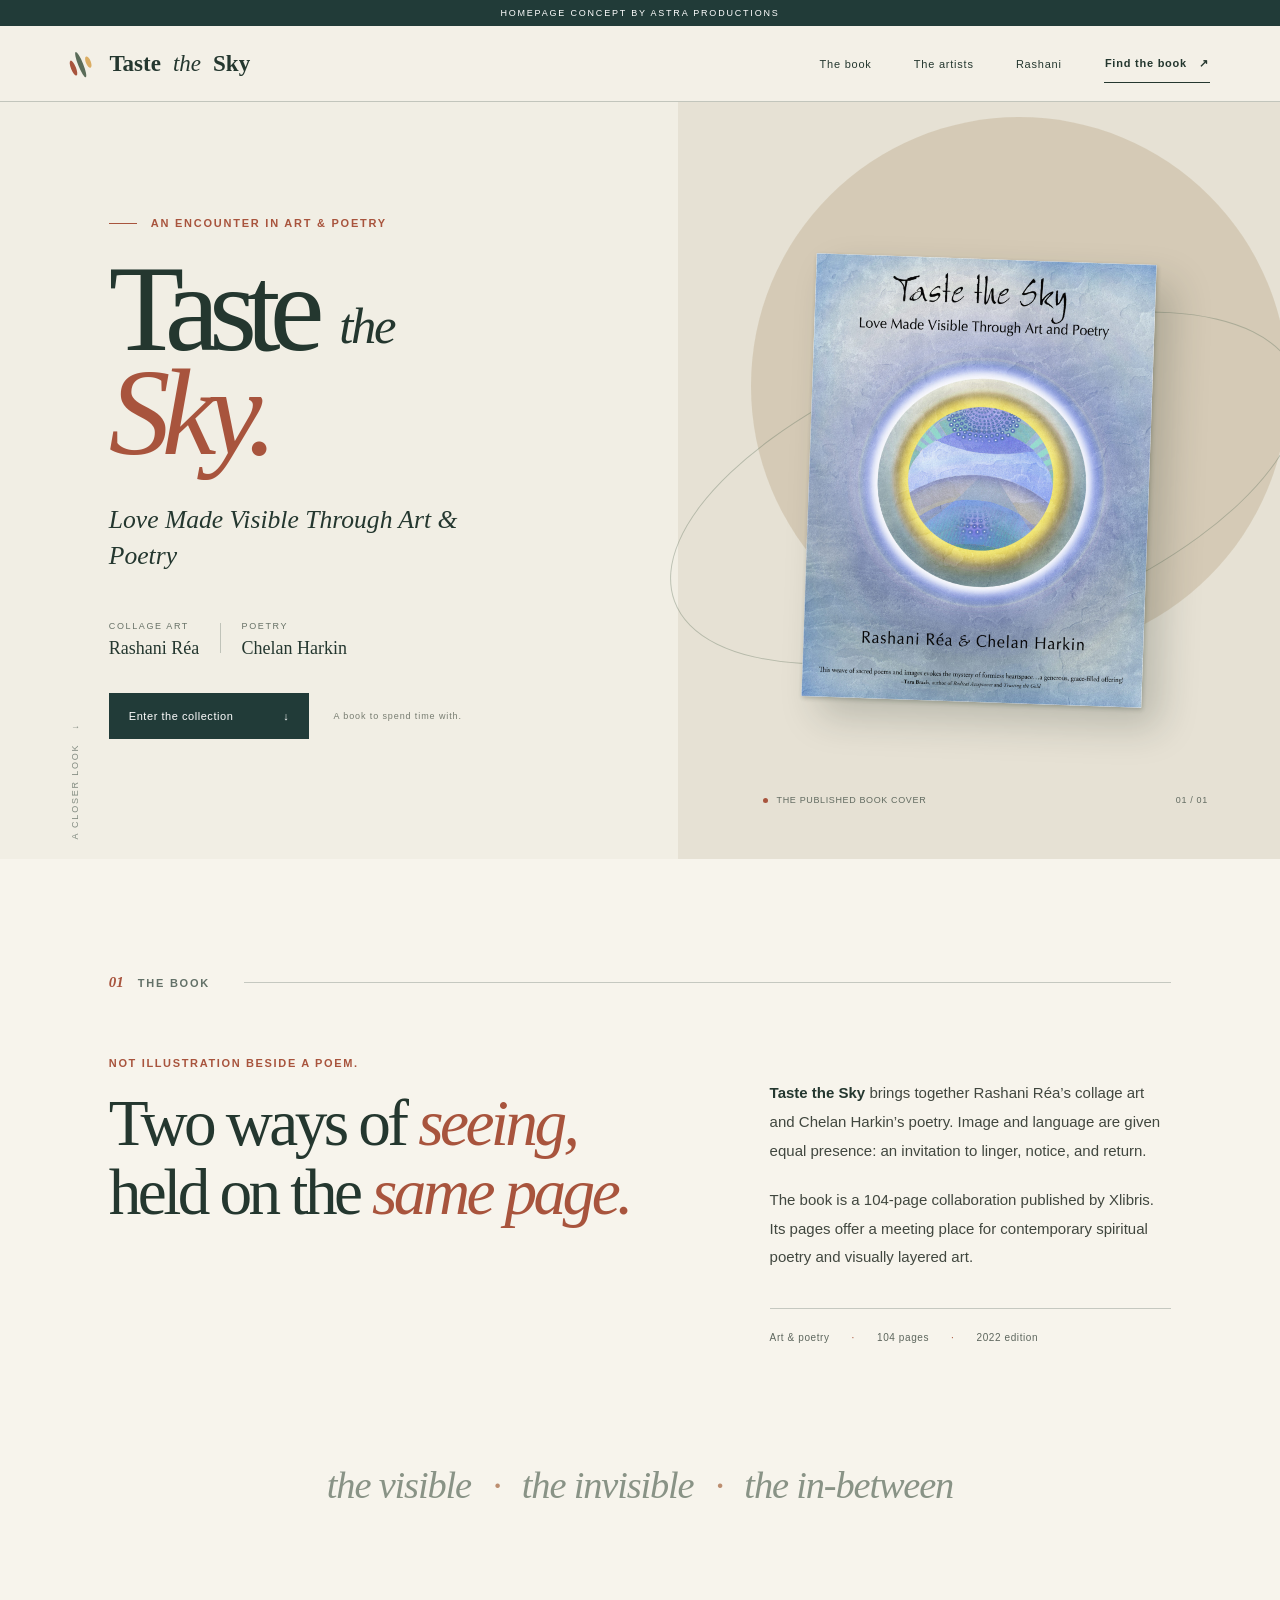
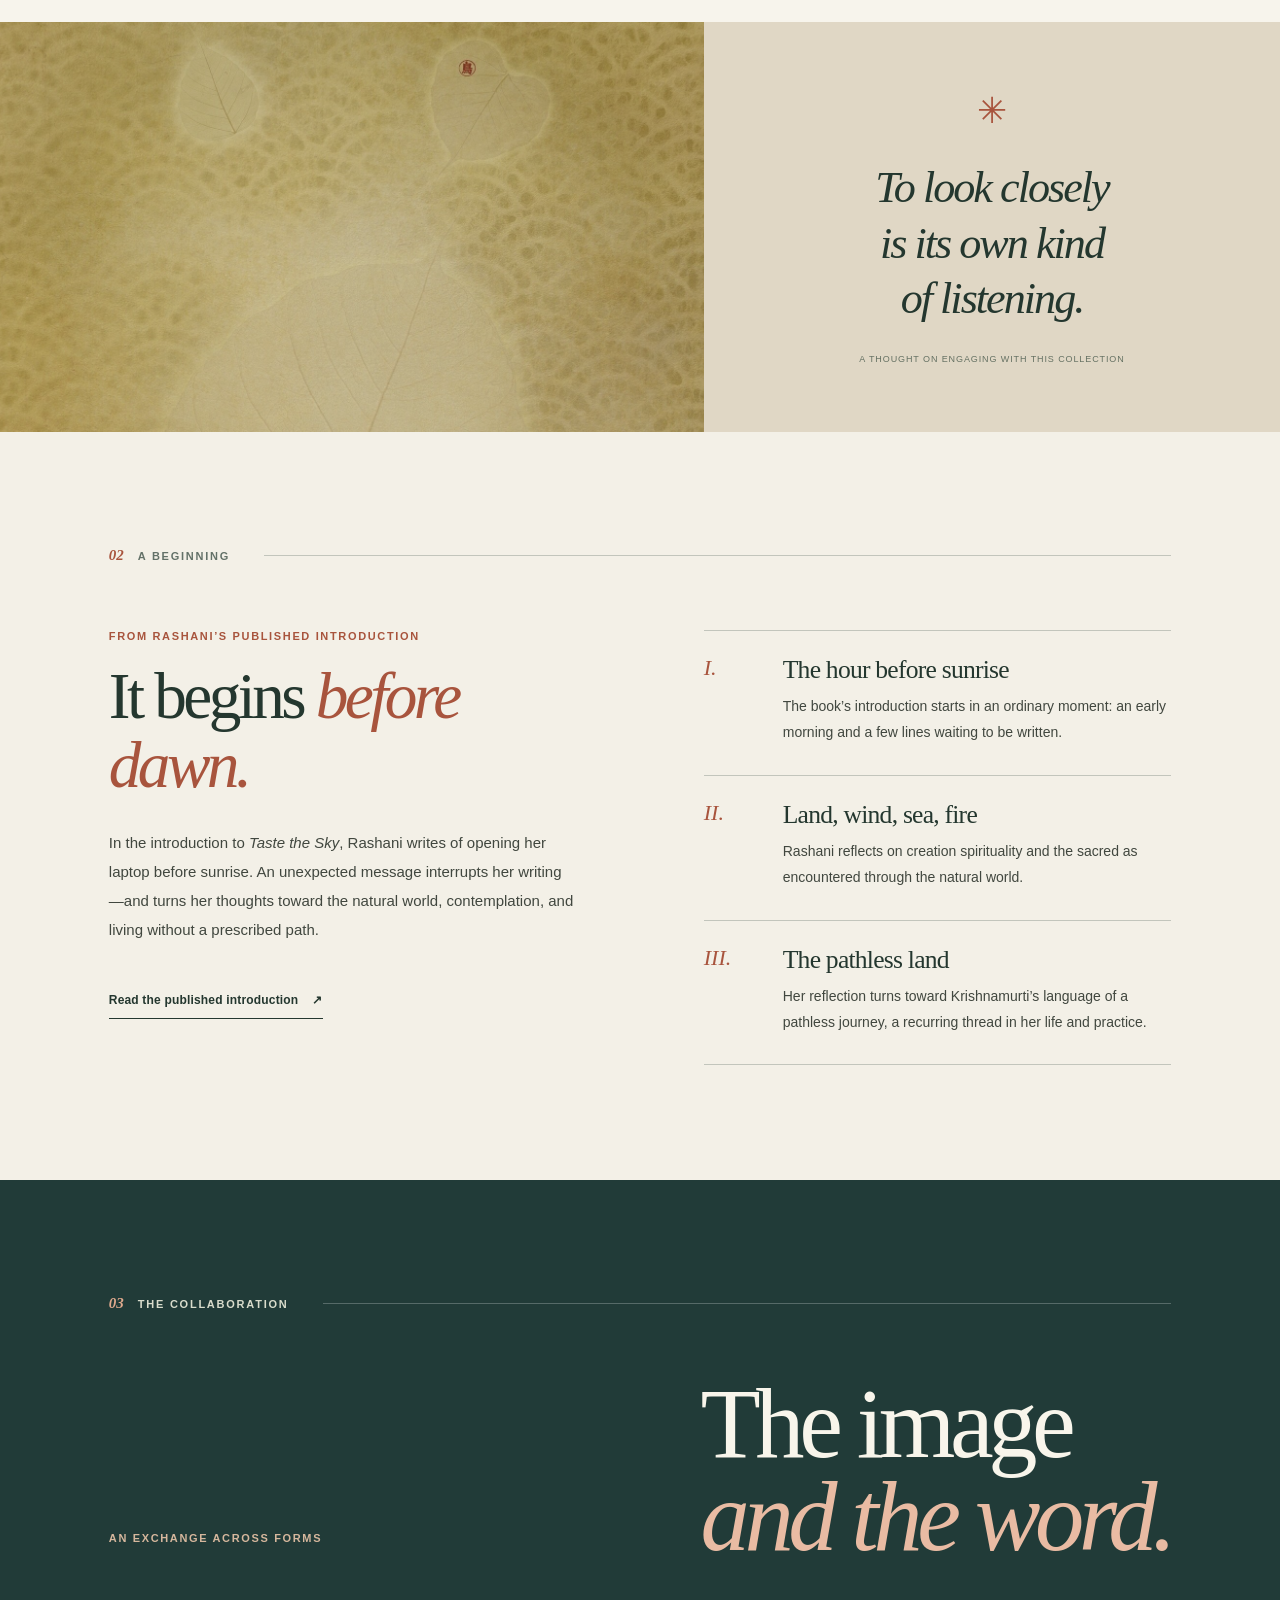
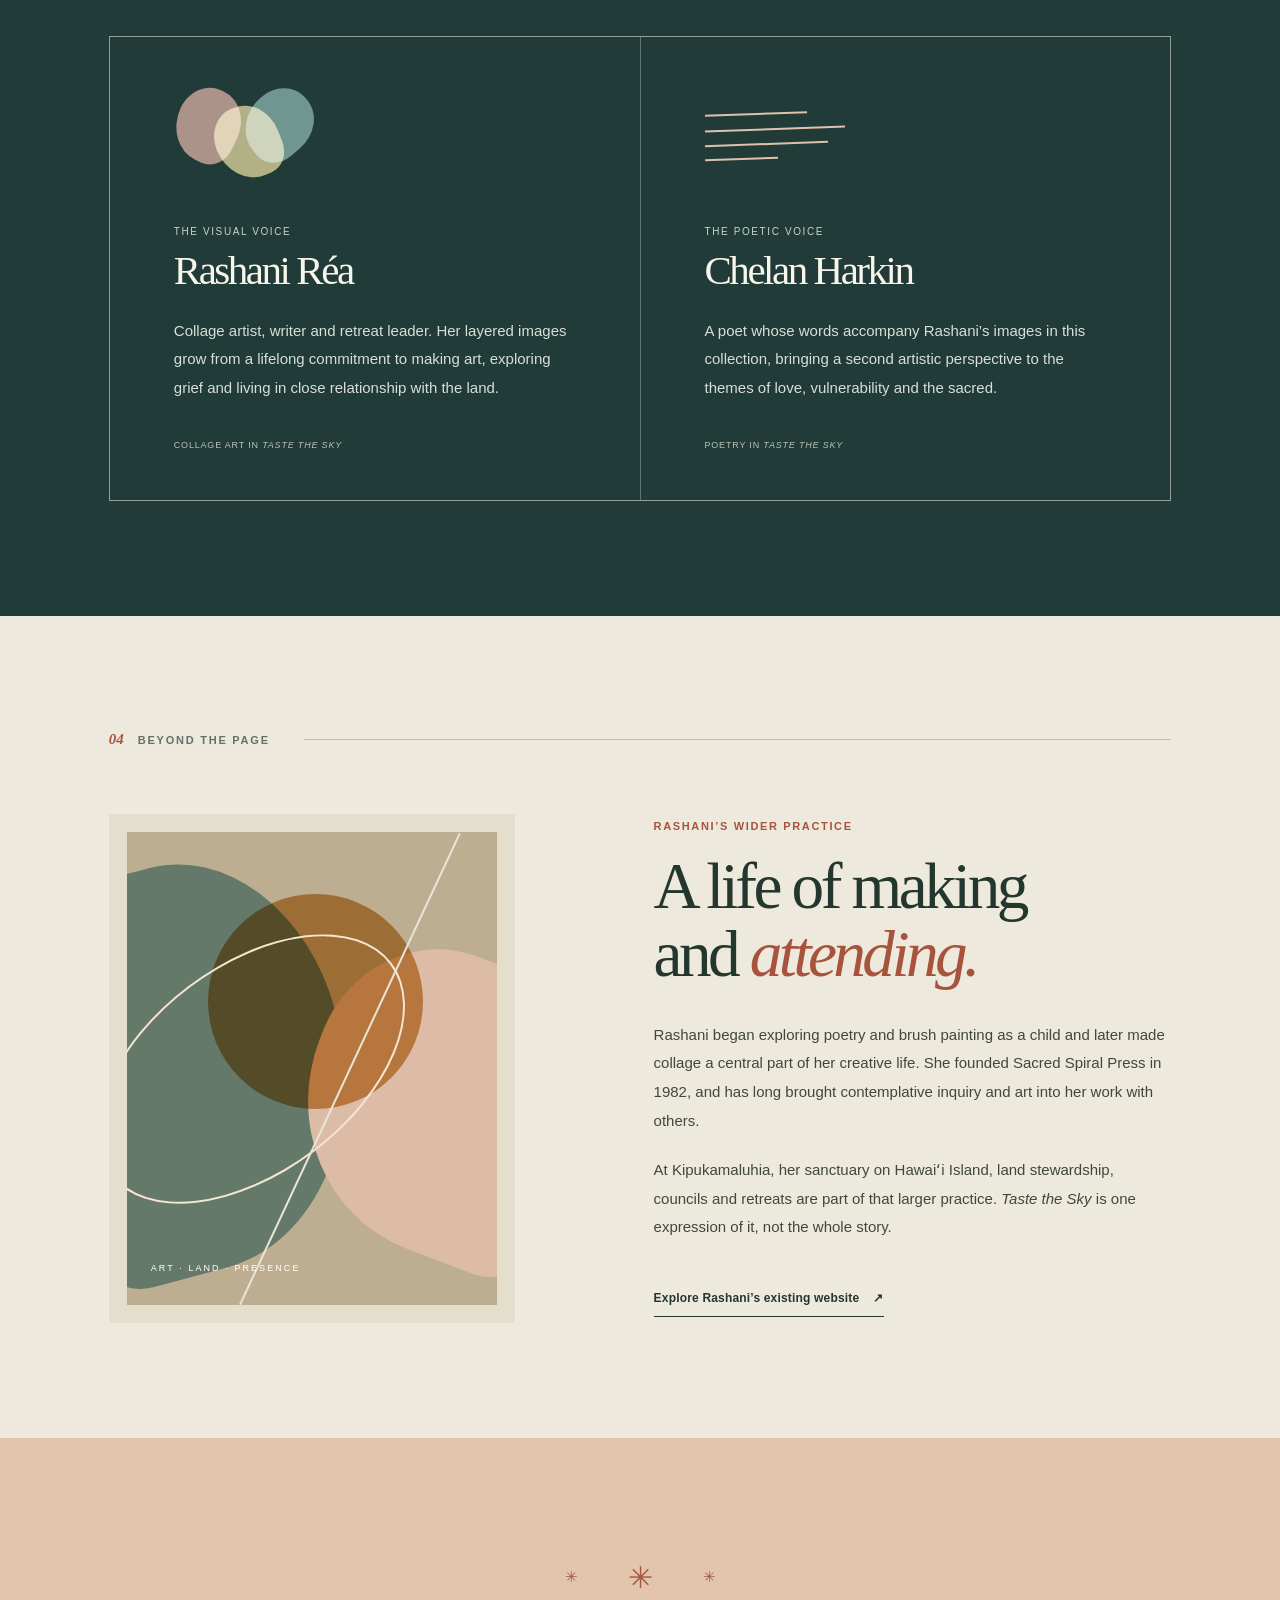
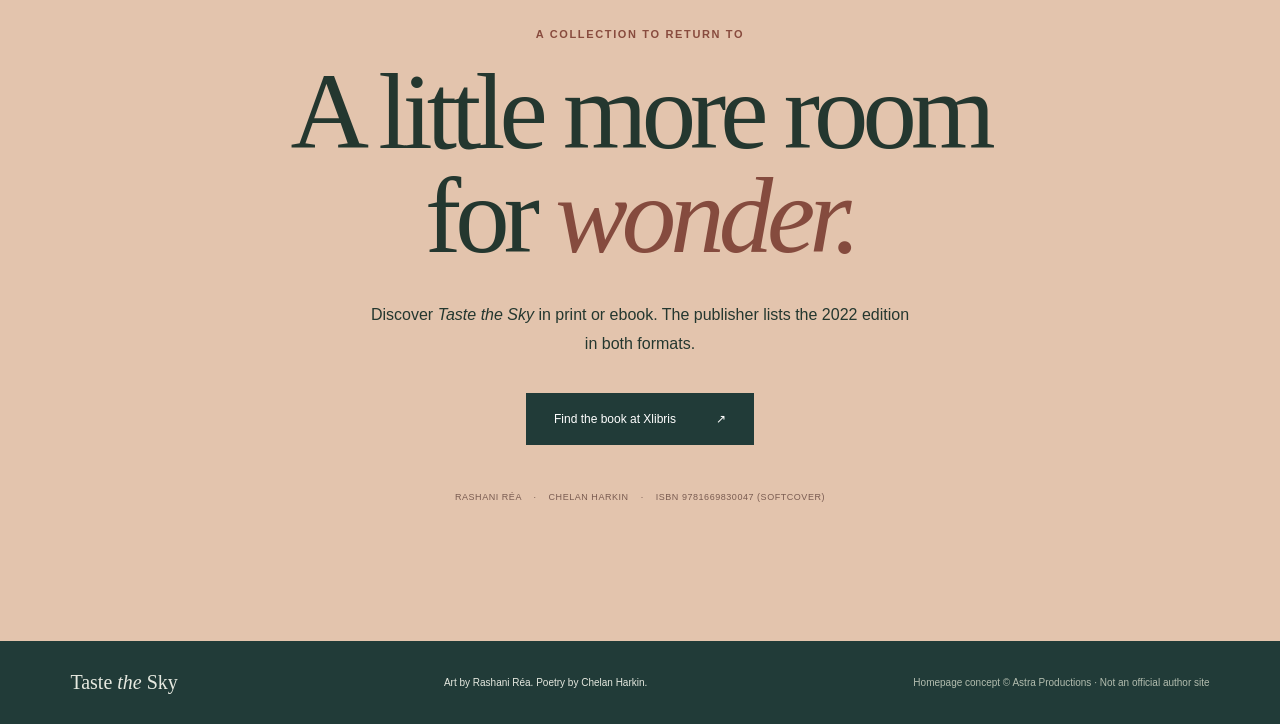
==== index.html @ 65c17e71 "Build Rashani Taste the Sky homepage concept" ====
<!doctype html>
<html lang="en">
<head>
  <meta charset="utf-8">
  <meta name="viewport" content="width=device-width, initial-scale=1">
  <meta name="robots" content="noindex,nofollow,noarchive">
  <meta name="theme-color" content="#f3f0e7">
  <title>Taste the Sky — Art by Rashani Réa, Poetry by Chelan Harkin</title>
  <meta name="description" content="A quiet encounter with Taste the Sky: Love Made Visible Through Art & Poetry, pairing Rashani Réa's collage art with the poetry of Chelan Harkin.">
  <meta property="og:type" content="website">
  <meta property="og:title" content="Taste the Sky | Rashani Réa & Chelan Harkin">
  <meta property="og:description" content="Collage art and poetry meet in a contemplative collection.">
  <link rel="icon" href="./assets/favicon.svg" type="image/svg+xml">
  <link rel="icon" href="./assets/favicon-32.png" sizes="32x32" type="image/png">
  <link rel="apple-touch-icon" href="./assets/apple-touch-icon.png">
  <link rel="stylesheet" href="./styles.css">
</head>
<body>
<a class="skip-link" href="#main">Skip to content</a>
<div class="concept-strip"><span>Homepage concept by Astra Productions</span></div>
<header class="site-header" id="top">
  <a class="wordmark" href="#top" aria-label="Taste the Sky, return to top"><span class="mark" aria-hidden="true"><i></i><i></i><i></i></span> Taste <em>the</em> Sky</a>
  <nav aria-label="Primary navigation">
    <a href="#the-book">The book</a>
    <a href="#two-voices">The artists</a>
    <a href="#rashani">Rashani</a>
    <a class="header-link" href="#find-the-book">Find the book <span aria-hidden="true">↗</span></a>
  </nav>
</header>
<main id="main">
  <section class="hero" aria-labelledby="hero-title">
    <div class="hero-grain" aria-hidden="true"></div>
    <div class="hero-copy">
      <p class="eyebrow"><span class="eyebrow-line"></span> An encounter in art & poetry</p>
      <h1 id="hero-title">Taste <span>the</span><br><em>Sky.</em></h1>
      <p class="hero-subtitle">Love Made Visible Through Art & Poetry</p>
      <div class="hero-credit" aria-label="Contributors">
        <div><span>Collage art</span><strong>Rashani Réa</strong></div>
        <div><span>Poetry</span><strong>Chelan Harkin</strong></div>
      </div>
      <div class="hero-actions"><a class="solid-link" href="#the-book">Enter the collection <span aria-hidden="true">↓</span></a><span class="small-side-note">A book to spend time with.</span></div>
    </div>
    <div class="hero-art">
      <div class="hero-circle" aria-hidden="true"></div>
      <div class="hero-line" aria-hidden="true"></div>
      <div class="hero-cover-wrap">
        <img class="hero-cover" src="./assets/taste-the-sky-cover.jpg" alt="The published cover of Taste the Sky: Love Made Visible Through Art & Poetry" width="1178" height="1536" fetchpriority="high">
      </div>
      <p class="art-caption"><span class="caption-dot" aria-hidden="true"></span> The published book cover <span>01 / 01</span></p>
    </div>
    <a class="vertical-note" href="#the-book">A closer look <span aria-hidden="true">↓</span></a>
  </section>

  <section class="opening section-pad" id="the-book" aria-labelledby="opening-title">
    <div class="section-label"><span>01</span> The book <span class="section-rule"></span></div>
    <div class="opening-grid">
      <div class="opening-lead"><p class="kicker">Not illustration beside a poem.</p><h2 id="opening-title">Two ways of <em>seeing,</em><br>held on the <em>same page.</em></h2></div>
      <div class="opening-body"><p><strong>Taste the Sky</strong> brings together Rashani Réa’s collage art and Chelan Harkin’s poetry. Image and language are given equal presence: an invitation to linger, notice, and return.</p><p>The book is a 104-page collaboration published by Xlibris. Its pages offer a meeting place for contemporary spiritual poetry and visually layered art.</p><div class="book-meta"><span>Art & poetry</span><span>104 pages</span><span>2022 edition</span></div></div>
    </div>
    <div class="horizontal-whisper" aria-hidden="true">the visible <span>·</span> the invisible <span>·</span> the in-between</div>
  </section>

  <section class="interlude" aria-label="Artwork-inspired visual pause">
    <div class="interlude-image"><img src="./assets/rashani-collage-background.jpg" alt="Decorative image from Rashani's official website" width="1500" height="843" loading="lazy"></div>
    <div class="interlude-quiet"><span class="tiny-star" aria-hidden="true">✳</span><p>To look closely<br>is its own kind<br>of listening.</p><small>A thought on engaging with this collection</small></div>
  </section>

  <section class="introduction section-pad" id="introduction" aria-labelledby="intro-title">
    <div class="section-label"><span>02</span> A beginning <span class="section-rule"></span></div>
    <div class="intro-grid">
      <div class="intro-heading"><p class="kicker">From Rashani’s published introduction</p><h2 id="intro-title">It begins <em>before dawn.</em></h2><p class="intro-lede">In the introduction to <cite>Taste the Sky</cite>, Rashani writes of opening her laptop before sunrise. An unexpected message interrupts her writing—and turns her thoughts toward the natural world, contemplation, and living without a prescribed path.</p><a class="underlined-link" href="https://scienceandnonduality.com/article/taste-the-sky-love-made-visible-through-art-poetry/" target="_blank" rel="noopener noreferrer">Read the published introduction <span aria-hidden="true">↗</span></a></div>
      <div class="intro-thread" aria-label="Three documented ideas in Rashani's introduction">
        <article><span class="thread-number">I.</span><div><h3>The hour before sunrise</h3><p>The book’s introduction starts in an ordinary moment: an early morning and a few lines waiting to be written.</p></div></article>
        <article><span class="thread-number">II.</span><div><h3>Land, wind, sea, fire</h3><p>Rashani reflects on creation spirituality and the sacred as encountered through the natural world.</p></div></article>
        <article><span class="thread-number">III.</span><div><h3>The pathless land</h3><p>Her reflection turns toward Krishnamurti’s language of a pathless journey, a recurring thread in her life and practice.</p></div></article>
      </div>
    </div>
  </section>

  <section class="voices section-pad" id="two-voices" aria-labelledby="voices-title">
    <div class="section-label light-label"><span>03</span> The collaboration <span class="section-rule"></span></div>
    <div class="voices-top"><p class="kicker">An exchange across forms</p><h2 id="voices-title">The image<br><em>and the word.</em></h2></div>
    <div class="voices-panels">
      <article class="voice-art">
        <div class="voice-symbol" aria-hidden="true"><span></span><span></span><span></span></div>
        <p class="voice-kind">The visual voice</p>
        <h3>Rashani Réa</h3><p>Collage artist, writer and retreat leader. Her layered images grow from a lifelong commitment to making art, exploring grief and living in close relationship with the land.</p>
        <span class="voice-footer">Collage art in <cite>Taste the Sky</cite></span>
      </article>
      <article class="voice-poetry">
        <div class="voice-poem-art" aria-hidden="true"><span></span><span></span><span></span><span></span></div>
        <p class="voice-kind">The poetic voice</p>
        <h3>Chelan Harkin</h3><p>A poet whose words accompany Rashani’s images in this collection, bringing a second artistic perspective to the themes of love, vulnerability and the sacred.</p>
        <span class="voice-footer">Poetry in <cite>Taste the Sky</cite></span>
      </article>
    </div>
  </section>

  <section class="rashani section-pad" id="rashani" aria-labelledby="rashani-title">
    <div class="section-label"><span>04</span> Beyond the page <span class="section-rule"></span></div>
    <div class="rashani-grid">
      <div class="rashani-art" aria-hidden="true"><span class="sun-disc"></span><span class="sun-arc"></span><span class="sun-stem"></span><span class="stamp">ART · LAND · PRESENCE</span></div>
      <div class="rashani-content"><p class="kicker">Rashani’s wider practice</p><h2 id="rashani-title">A life of making<br>and <em>attending.</em></h2><p>Rashani began exploring poetry and brush painting as a child and later made collage a central part of her creative life. She founded Sacred Spiral Press in 1982, and has long brought contemplative inquiry and art into her work with others.</p><p>At Kipukamaluhia, her sanctuary on Hawaiʻi Island, land stewardship, councils and retreats are part of that larger practice. <cite>Taste the Sky</cite> is one expression of it, not the whole story.</p><a class="underlined-link" href="https://www.rashani.com/" target="_blank" rel="noopener noreferrer">Explore Rashani’s existing website <span aria-hidden="true">↗</span></a></div>
    </div>
  </section>

  <section class="closing section-pad" id="find-the-book" aria-labelledby="closing-title">
    <div class="closing-stars" aria-hidden="true"><span>✳</span><span>✳</span><span>✳</span></div>
    <p class="kicker">A collection to return to</p>
    <h2 id="closing-title">A little more room<br>for <em>wonder.</em></h2>
    <p>Discover <cite>Taste the Sky</cite> in print or ebook. The publisher lists the 2022 edition in both formats.</p>
    <a class="closing-cta" href="https://www.xlibris.com/en/bookstore/bookdetails/843809-taste-the-sky" target="_blank" rel="noopener noreferrer">Find the book at Xlibris <span aria-hidden="true">↗</span></a>
    <p class="closing-detail">Rashani Réa <span>·</span> Chelan Harkin <span>·</span> ISBN 9781669830047 (softcover)</p>
  </section>
</main>
<footer class="footer"><a href="#top">Taste <em>the</em> Sky</a><span>Art by Rashani Réa. Poetry by Chelan Harkin.</span><span>Homepage concept © Astra Productions · Not an official author site</span></footer>
</body>
</html>
---- styles.css ----
:root{
  --paper:#f3f0e7;--soft:#e8e3d7;--ink:#24372f;--body:#41473f;--line:rgba(40,61,50,.24);
  --sienna:#a8543d;--salmon:#d4a28c;--sage:#8a9b87;--olive:#5a6c59;--teal:#213b38;--cream:#f8f5eb;
  --serif:Georgia,'Times New Roman',serif;--sans:'Trebuchet MS',Arial,Helvetica,sans-serif
}
*{box-sizing:border-box}
html{scroll-behavior:smooth;scroll-padding-top:78px}
body{margin:0;background:var(--paper);color:var(--ink);font-family:var(--sans);-webkit-font-smoothing:antialiased}
img{display:block;max-width:100%}
a{color:inherit}
a:focus-visible{outline:3px solid var(--sienna);outline-offset:6px}
.skip-link{position:absolute;top:-90px;left:20px;padding:12px 18px;background:white;z-index:1000}
.skip-link:focus{top:8px}
.concept-strip{background:var(--teal);color:#fff;text-align:center;font-size:9px;letter-spacing:.2em;text-transform:uppercase;padding:8px 12px}
.site-header{height:76px;display:flex;align-items:center;justify-content:space-between;padding:0 max(5.5vw,24px);border-bottom:1px solid var(--line);background:var(--paper);position:relative;z-index:5}
.wordmark{text-decoration:none;display:inline-flex;align-items:center;gap:12px;font-family:var(--serif);font-size:23px;font-weight:600;white-space:nowrap}
.wordmark em{font-weight:normal}
.mark{display:inline-flex;width:27px;height:27px;align-items:center;gap:3px;transform:rotate(-22deg)}
.mark i{display:block;width:5px;background:var(--sienna);height:16px;border-radius:50%}
.mark i:nth-child(2){height:27px;background:var(--olive)}
.mark i:nth-child(3){height:12px;background:#dbad63}
.site-header nav{display:flex;align-items:center;gap:clamp(18px,3.3vw,54px)}
.site-header nav a{text-decoration:none;font-size:11px;letter-spacing:.07em;transition:color .2s}
.site-header nav a:hover,.underlined-link:hover{color:var(--sienna)}
.site-header nav .header-link{border-bottom:1px solid var(--ink);padding:12px 1px;font-weight:bold;white-space:nowrap}
.site-header nav .header-link span{padding-left:8px}
.hero{min-height:695px;display:grid;grid-template-columns:53% 47%;position:relative;isolation:isolate;overflow:hidden;background:#f1eee4}
.hero-grain{position:absolute;inset:0;z-index:-1;opacity:.18;pointer-events:none;background-image:radial-gradient(#48604a .45px,transparent .5px);background-size:6px 6px}
.hero-copy{padding:clamp(76px,9vw,138px) 24px 120px max(8.5vw,32px);display:flex;flex-direction:column;justify-content:center;position:relative;z-index:2}
.eyebrow,.kicker,.section-label,.art-caption,.small-side-note,.voice-kind,.voice-footer,.closing-detail{font-size:11px;letter-spacing:.16em;text-transform:uppercase}
.eyebrow{display:flex;align-items:center;gap:14px;color:var(--sienna);font-weight:bold;margin:0 0 28px}
.eyebrow-line{width:28px;height:1px;background:var(--sienna)}
.hero h1{font:normal clamp(70px,9.65vw,152px)/.84 var(--serif);letter-spacing:-.087em;margin:0;white-space:nowrap}
.hero h1 span{font-size:.41em;font-style:italic;font-weight:normal;letter-spacing:-.045em;vertical-align:17%;padding-left:.1em}
.hero h1 em{font-weight:normal;color:var(--sienna);display:inline-block;letter-spacing:-.072em}
.hero-subtitle{font:italic clamp(18px,2.0vw,28px)/1.4 var(--serif);max-width:420px;margin:37px 0 0}
.hero-credit{display:flex;align-items:start;gap:clamp(22px,3.3vw,58px);margin:48px 0 34px}
.hero-credit>div{display:flex;flex-direction:column;gap:7px;position:relative}
.hero-credit>div+div::before{content:'';position:absolute;left:calc(-1* clamp(11px,1.65vw,29px));top:2px;height:30px;width:1px;background:var(--line)}
.hero-credit span{font-size:9px;letter-spacing:.18em;text-transform:uppercase;color:#687267}
.hero-credit strong{font:normal 18px var(--serif)}
.hero-actions{display:flex;align-items:center;flex-wrap:wrap;gap:24px}
.solid-link{display:inline-flex;align-items:center;gap:50px;background:var(--teal);color:#fff;padding:17px 20px;font-size:11px;letter-spacing:.05em;text-decoration:none;transition:background .2s,transform .2s}
.solid-link:hover{background:var(--sienna);transform:translateY(-2px)}
.small-side-note{color:#777c70;font-size:9px;letter-spacing:.1em;text-transform:none}
.hero-art{position:relative;background:#e6e1d4;display:flex;flex-direction:column;justify-content:center;align-items:center;min-height:680px}
.hero-circle{position:absolute;width:clamp(400px,42vw,690px);aspect-ratio:1;border-radius:50%;background:#c6b89e;top:2%;left:12%;opacity:.53}
.hero-line{position:absolute;width:110%;height:38%;border:1px solid #667965;transform:rotate(-20deg);border-radius:50%;top:32%;left:-4%;opacity:.38}
.hero-cover-wrap{position:relative;width:min(61%,340px);box-shadow:18px 19px 38px rgba(29,44,31,.21),1px 2px 4px rgba(29,44,31,.24);transform:rotate(2deg);background:#fff}
.hero-cover{width:100%;height:auto;aspect-ratio:1178/1536;object-fit:cover}
.art-caption{position:absolute;bottom:45px;left:14%;right:12%;font-size:9px;letter-spacing:.07em;display:flex;align-items:center;gap:9px;color:#626b61}
.art-caption span:last-child{margin-left:auto}
.caption-dot{width:5px;height:5px;background:var(--sienna);border-radius:50%}
.vertical-note{position:absolute;bottom:20px;left:max(5.5vw,24px);writing-mode:vertical-rl;transform:rotate(180deg);text-decoration:none;font-size:9px;letter-spacing:.2em;text-transform:uppercase;color:#828b80}
.vertical-note span{padding-top:10px}
.section-pad{padding:115px max(8.5vw,32px)}
.section-label{display:flex;align-items:center;gap:14px;margin-bottom:66px;white-space:nowrap;color:#637168;font-weight:600}
.section-label>span:first-child{color:var(--sienna);font-family:var(--serif);font-size:15px;letter-spacing:normal;font-style:italic}
.section-rule{height:1px;background:var(--line);flex:1;margin-left:20px}
.opening{background:#f7f4ec}
.opening-grid{display:grid;grid-template-columns:1.16fr .84fr;gap:10%;align-items:start}
.kicker{color:var(--sienna);font-weight:bold;letter-spacing:.15em;margin:0 0 20px}
h2{font:normal clamp(44px,5.1vw,79px)/1.05 var(--serif);letter-spacing:-.055em;margin:0}
h2 em{font-weight:normal;color:var(--sienna)}
.opening-body{padding-top:22px}
.opening-body p,.intro-lede,.rashani-content p:not(.kicker){font-size:clamp(15px,1.14vw,18px);line-height:1.92;color:var(--body);margin:0 0 20px}
.opening-body strong{color:var(--ink)}
.book-meta{border-top:1px solid var(--line);display:flex;gap:22px;flex-wrap:wrap;padding-top:23px;margin-top:36px;font-size:10px;color:#5d665d;letter-spacing:.06em}
.book-meta span+span::before{content:'·';margin-right:22px;color:var(--sienna)}
.horizontal-whisper{font:italic clamp(20px,3vw,41px) var(--serif);text-align:center;margin-top:120px;color:#899386;letter-spacing:-.03em}
.horizontal-whisper span{padding:0 clamp(6px,1vw,18px);color:#bc8e70}
.interlude{min-height:400px;display:grid;grid-template-columns:55% 45%;background:#d9cdbb}
.interlude-image{position:relative;min-height:410px;overflow:hidden}
.interlude-image img{width:100%;height:100%;position:absolute;inset:0;object-fit:cover;filter:saturate(.72) brightness(.86)}
.interlude-quiet{display:flex;align-items:center;justify-content:center;flex-direction:column;text-align:center;padding:58px 24px;background:#e0d7c5}
.tiny-star{font-size:36px;color:var(--sienna)}
.interlude-quiet p{font:italic clamp(30px,3.45vw,55px)/1.25 var(--serif);letter-spacing:-.045em;margin:28px 0}
.interlude-quiet small{font-size:9px;letter-spacing:.1em;text-transform:uppercase;color:#657163}
.introduction{background:#f3f0e7}
.intro-grid{display:grid;grid-template-columns:1fr 1fr;gap:12%}
.intro-heading h2{margin-bottom:30px}
.intro-lede{max-width:620px}
.underlined-link{display:inline-flex;gap:14px;align-items:center;border-bottom:1px solid var(--ink);padding:11px 0;margin-top:18px;font-size:12px;letter-spacing:.015em;text-decoration:none;font-weight:bold}
.intro-thread{border-top:1px solid var(--line)}
.intro-thread article{display:grid;grid-template-columns:54px 1fr;gap:25px;padding:24px 0 29px;border-bottom:1px solid var(--line)}
.thread-number{color:var(--sienna);font:italic 22px var(--serif)}
.intro-thread h3{font:normal clamp(23px,2vw,32px) var(--serif);margin:0 0 9px;letter-spacing:-.03em}
.intro-thread p{font-size:14px;line-height:1.85;color:var(--body);margin:0}
.voices{background:var(--teal);color:var(--cream)}
.light-label{color:#d9dccc}
.light-label .section-rule{background:rgba(255,255,255,.24)}
.light-label>span:first-child{color:#dfa98d}
.voices-top{display:flex;align-items:end;justify-content:space-between;gap:30px;margin-bottom:72px}
.voices-top .kicker{color:#d6b79d}
.voices-top h2{font-size:clamp(62px,7.7vw,124px);line-height:.94}
.voices-top h2 em{color:#e9bba3}
.voices-panels{display:grid;grid-template-columns:1fr 1fr;gap:1px;background:rgba(255,255,255,.3);border:1px solid rgba(255,255,255,.3)}
.voices-panels article{min-height:462px;background:var(--teal);padding:50px clamp(30px,5vw,82px);display:flex;flex-direction:column;align-items:flex-start}
.voice-symbol{height:94px;width:140px;position:relative;margin-bottom:45px}
.voice-symbol span{position:absolute;display:block;border-radius:48% 54% 37% 60%;height:74px;width:64px;opacity:.83}
.voice-symbol span:nth-child(1){background:#c7a59c;transform:rotate(25deg);left:2px;top:1px}
.voice-symbol span:nth-child(2){background:#c8b878;transform:rotate(-22deg);left:42px;top:18px;mix-blend-mode:screen}
.voice-symbol span:nth-child(3){background:#6e8f89;transform:rotate(49deg);left:73px;top:0;mix-blend-mode:screen}
.voice-poem-art{height:94px;width:140px;margin-bottom:45px;padding-top:13px}
.voice-poem-art span{display:block;height:2px;background:#dec2ad;margin:13px 0;transform:rotate(-2deg)}
.voice-poem-art span:nth-child(1){width:73%}.voice-poem-art span:nth-child(2){width:100%}.voice-poem-art span:nth-child(3){width:88%}.voice-poem-art span:nth-child(4){width:52%}
.voice-kind{color:#c8d4c6;font-size:10px;margin:0 0 9px}
.voices-panels h3{font:normal clamp(30px,3.2vw,48px) var(--serif);letter-spacing:-.06em;margin:0 0 23px}
.voices-panels p:not(.voice-kind){font-size:15px;line-height:1.9;color:#d8dfd7;max-width:420px;margin:0}
.voice-footer{margin-top:auto;padding-top:38px;color:#b8c2b6;font-size:9px;letter-spacing:.09em}
.rashani{background:#ede9dd}
.rashani-grid{display:grid;grid-template-columns:.88fr 1.12fr;gap:13%;align-items:center}
.rashani-art{aspect-ratio:4/5;max-height:620px;position:relative;overflow:hidden;background:#bdad91;border:18px solid #e4decc;isolation:isolate}
.rashani-art::before{content:'';position:absolute;width:85%;height:86%;top:7%;left:-26%;background:#65796b;border-radius:48% 50% 60% 24%;transform:rotate(-15deg)}
.rashani-art::after{content:'';position:absolute;width:76%;height:63%;right:-24%;top:26%;background:#dcbca6;border-radius:42% 50% 20% 55%;transform:rotate(21deg)}
.sun-disc{position:absolute;width:58%;aspect-ratio:1;background:#d4a05f;border-radius:50%;top:13%;left:22%;z-index:2;mix-blend-mode:multiply}
.sun-arc{position:absolute;width:95%;height:44%;border:2px solid #f5e6d2;border-radius:50%;transform:rotate(-37deg);top:28%;left:-14%;z-index:3}
.sun-stem{position:absolute;z-index:3;width:2px;height:110%;top:-5%;left:60%;background:#eae6d7;transform:rotate(25deg)}
.stamp{z-index:4;position:absolute;bottom:32px;left:24px;color:#fff;font-size:9px;letter-spacing:.23em}
.rashani-content h2{margin-bottom:32px}
.rashani-content p:not(.kicker){max-width:660px}
.closing{background:#e3c4ad;text-align:center;position:relative;overflow:hidden;padding-top:122px;padding-bottom:130px}
.closing-stars{display:flex;align-items:center;justify-content:center;gap:50px;color:#a35a45;margin-bottom:33px;font-size:15px}
.closing-stars span:nth-child(2){font-size:30px}
.closing .kicker{color:#884b3e}
.closing h2{font-size:clamp(64px,8.5vw,136px);line-height:.96;margin:0 auto 33px}
.closing h2 em{color:#854b3e}
.closing>p:not(.kicker):not(.closing-detail){max-width:540px;font-size:16px;line-height:1.8;margin:0 auto 34px}
.closing-cta{background:var(--teal);color:white;display:inline-flex;align-items:center;gap:40px;padding:19px 28px;font-size:12px;text-decoration:none;transition:transform .2s,background .2s}
.closing-cta:hover{background:#486455;transform:translateY(-2px)}
.closing-detail{color:#7a5c51;font-size:9px;letter-spacing:.06em;margin-top:47px}
.closing-detail span{padding:0 9px}
.footer{display:flex;align-items:center;justify-content:space-between;gap:22px;flex-wrap:wrap;padding:30px max(5.5vw,24px);background:var(--teal);color:#e6e9e0;font-size:10px}
.footer a{text-decoration:none;font:normal 20px var(--serif)}
.footer span:last-child{color:#b3bdaf}
@media (max-width:1100px){
.hero{grid-template-columns:51% 49%;min-height:610px}
.hero-copy{padding-left:6vw}
.hero h1{font-size:clamp(68px,9vw,102px)}
.hero-art{min-height:620px}
.hero-cover-wrap{width:min(66%,320px)}
.section-pad{padding:95px 6vw}
.voices-panels article{padding:42px 34px}
.rashani-grid{gap:8%}
}
@media(max-width:700px){
html{scroll-padding-top:20px}
.concept-strip{font-size:8px;letter-spacing:.12em}
.site-header{height:68px;padding:0 20px}
.wordmark{font-size:20px;gap:6px}
.mark{width:19px;transform:scale(.76) rotate(-22deg);transform-origin:left center}
.site-header nav{gap:0}
.site-header nav a:not(.header-link){display:none}
.site-header nav .header-link{font-size:10px;padding:10px 0}
.hero{display:flex;flex-direction:column;overflow:hidden}
.hero-copy{padding:69px 26px 25px}
.eyebrow{font-size:9px;letter-spacing:.12em;margin-bottom:25px}
.hero h1{font-size:clamp(70px,16vw,112px)}
.hero h1 span{vertical-align:13%}
.hero-subtitle{font-size:20px;margin-top:23px;max-width:340px}
.hero-credit{gap:34px;margin:28px 0}
.hero-credit strong{font-size:16px}
.hero-credit>div+div::before{left:-17px}
.hero-actions{gap:13px}
.solid-link{padding:15px 18px;gap:20px}
.small-side-note{font-size:9px}
.hero-art{min-height:460px;padding:35px 0 70px}
.hero-circle{width:450px;top:-3%;left:12%}
.hero-cover-wrap{width:min(58%,275px)}
.art-caption{bottom:24px;left:8%;right:8%}
.vertical-note{display:none}
.section-pad{padding:72px 26px}
.section-label{margin-bottom:37px;font-size:10px}
.section-rule{margin-left:5px}
.opening-grid,.intro-grid,.rashani-grid{grid-template-columns:1fr;gap:30px}
h2{font-size:clamp(43px,10vw,65px)}
.opening-body{padding:0}
.opening-body p,.intro-lede,.rashani-content p:not(.kicker){font-size:15px;line-height:1.82}
.horizontal-whisper{margin-top:64px;font-size:clamp(17px,4.3vw,25px)}
.horizontal-whisper span{padding:0 3px}
.interlude{grid-template-columns:1fr}
.interlude-image{min-height:270px}
.interlude-quiet{padding:70px 26px}
.interlude-quiet p{font-size:36px}
.intro-thread{margin-top:10px}
.intro-thread article{grid-template-columns:36px 1fr;gap:16px}
.intro-thread h3{font-size:28px}
.voices-top{margin-bottom:40px}
.voices-top h2{font-size:clamp(53px,12vw,78px)}
.voices-panels{grid-template-columns:1fr}
.voices-panels article{padding:40px 28px;min-height:380px}
.voice-symbol,.voice-poem-art{margin-bottom:29px}
.rashani-art{width:min(100%,420px);margin:0 auto;max-height:390px;aspect-ratio:5/4}
.rashani-content{padding-top:8px}
.closing{padding-top:93px;padding-bottom:100px}
.closing h2{font-size:clamp(58px,13vw,90px)}
.closing>p:not(.kicker):not(.closing-detail){font-size:15px}
.closing-detail{line-height:1.9}
.footer{padding:25px 26px;gap:15px}
.footer span:last-child{width:100%}
}
@media (max-width:365px){
.site-header{padding:0 14px}
.wordmark{font-size:18px}
.site-header nav .header-link{font-size:9px}
.hero-copy{padding-left:20px;padding-right:20px}
.hero h1{font-size:68px}
.hero-subtitle{font-size:18px}
.hero-credit{gap:26px}
.hero-credit>div+div::before{left:-13px}
.hero-credit strong{font-size:15px}
.hero-art{min-height:400px}
.hero-cover-wrap{width:64%}
.section-pad{padding-left:20px;padding-right:20px}
.section-label{gap:10px}
.horizontal-whisper{font-size:17px}
.closing-cta{gap:22px}
}
@media(prefers-reduced-motion:reduce){html{scroll-behavior:auto}*,*::before,*::after{animation:none!important;transition:none!important}}
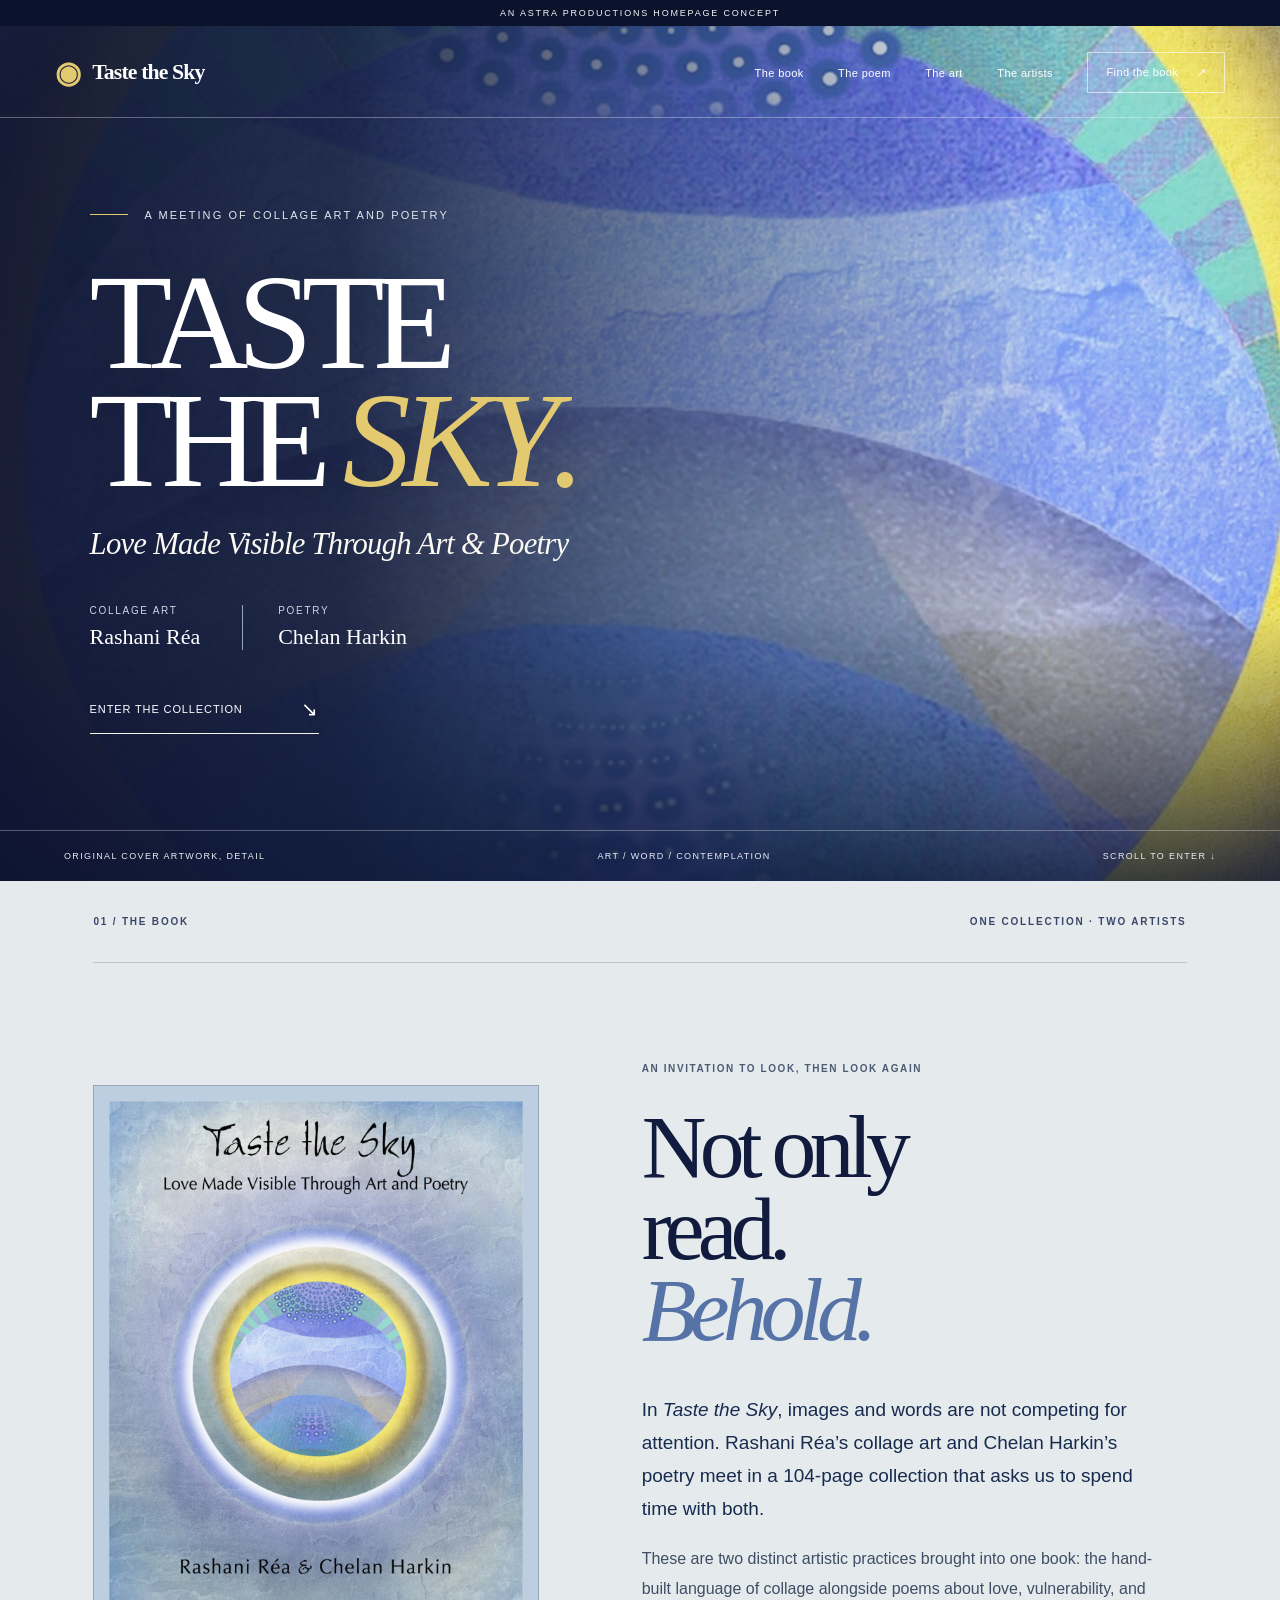
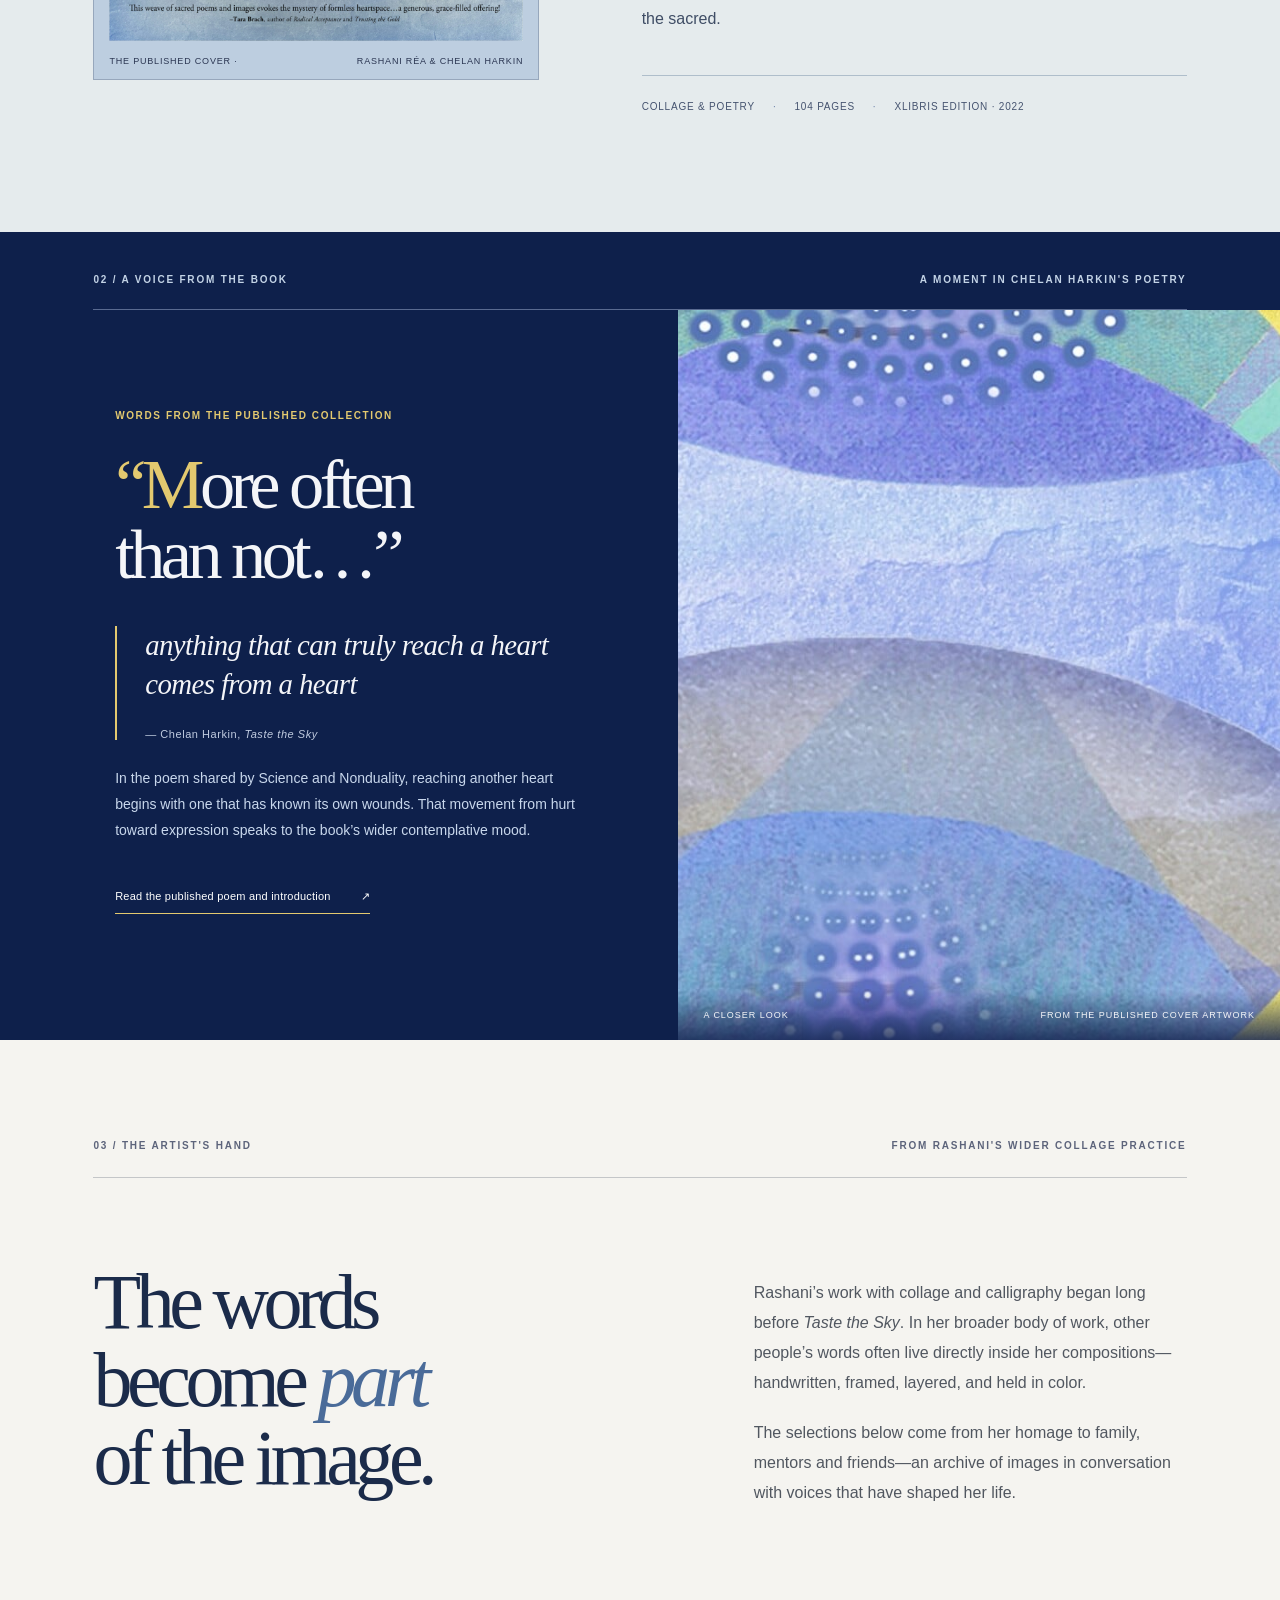
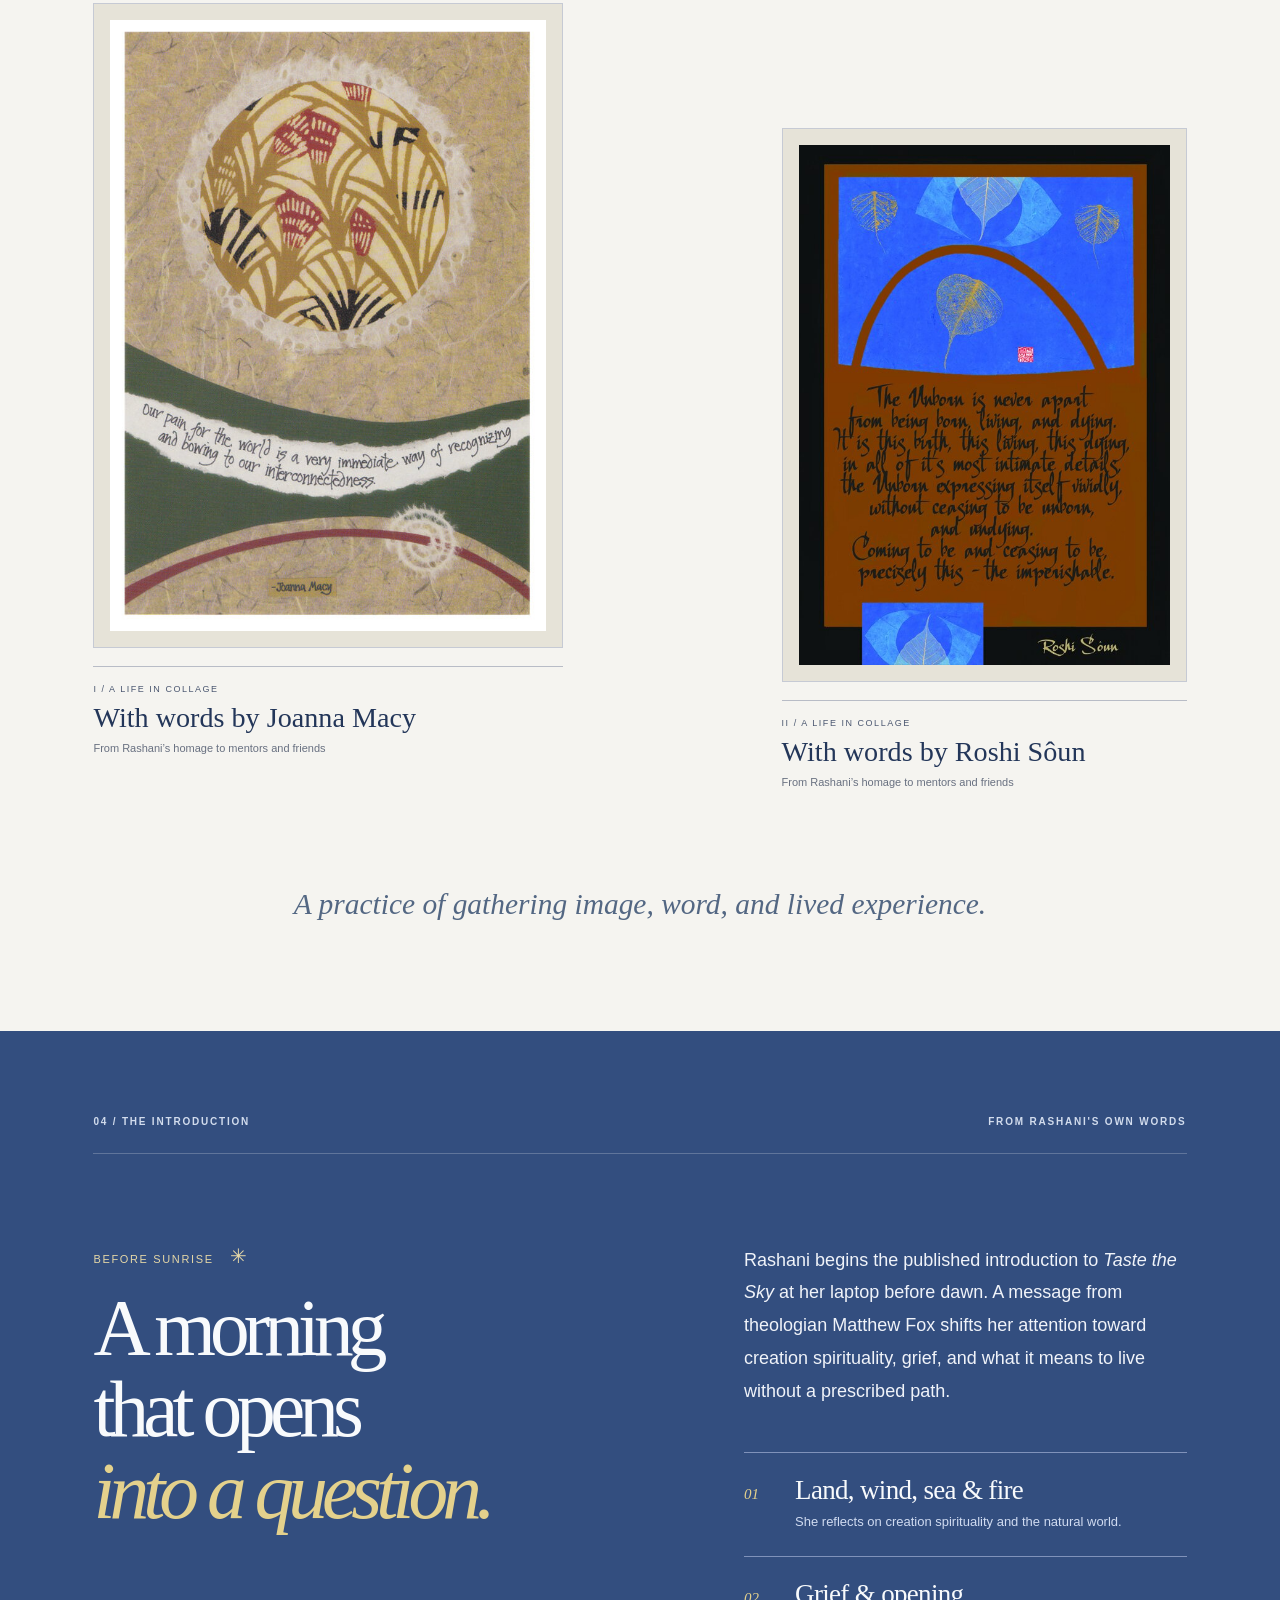
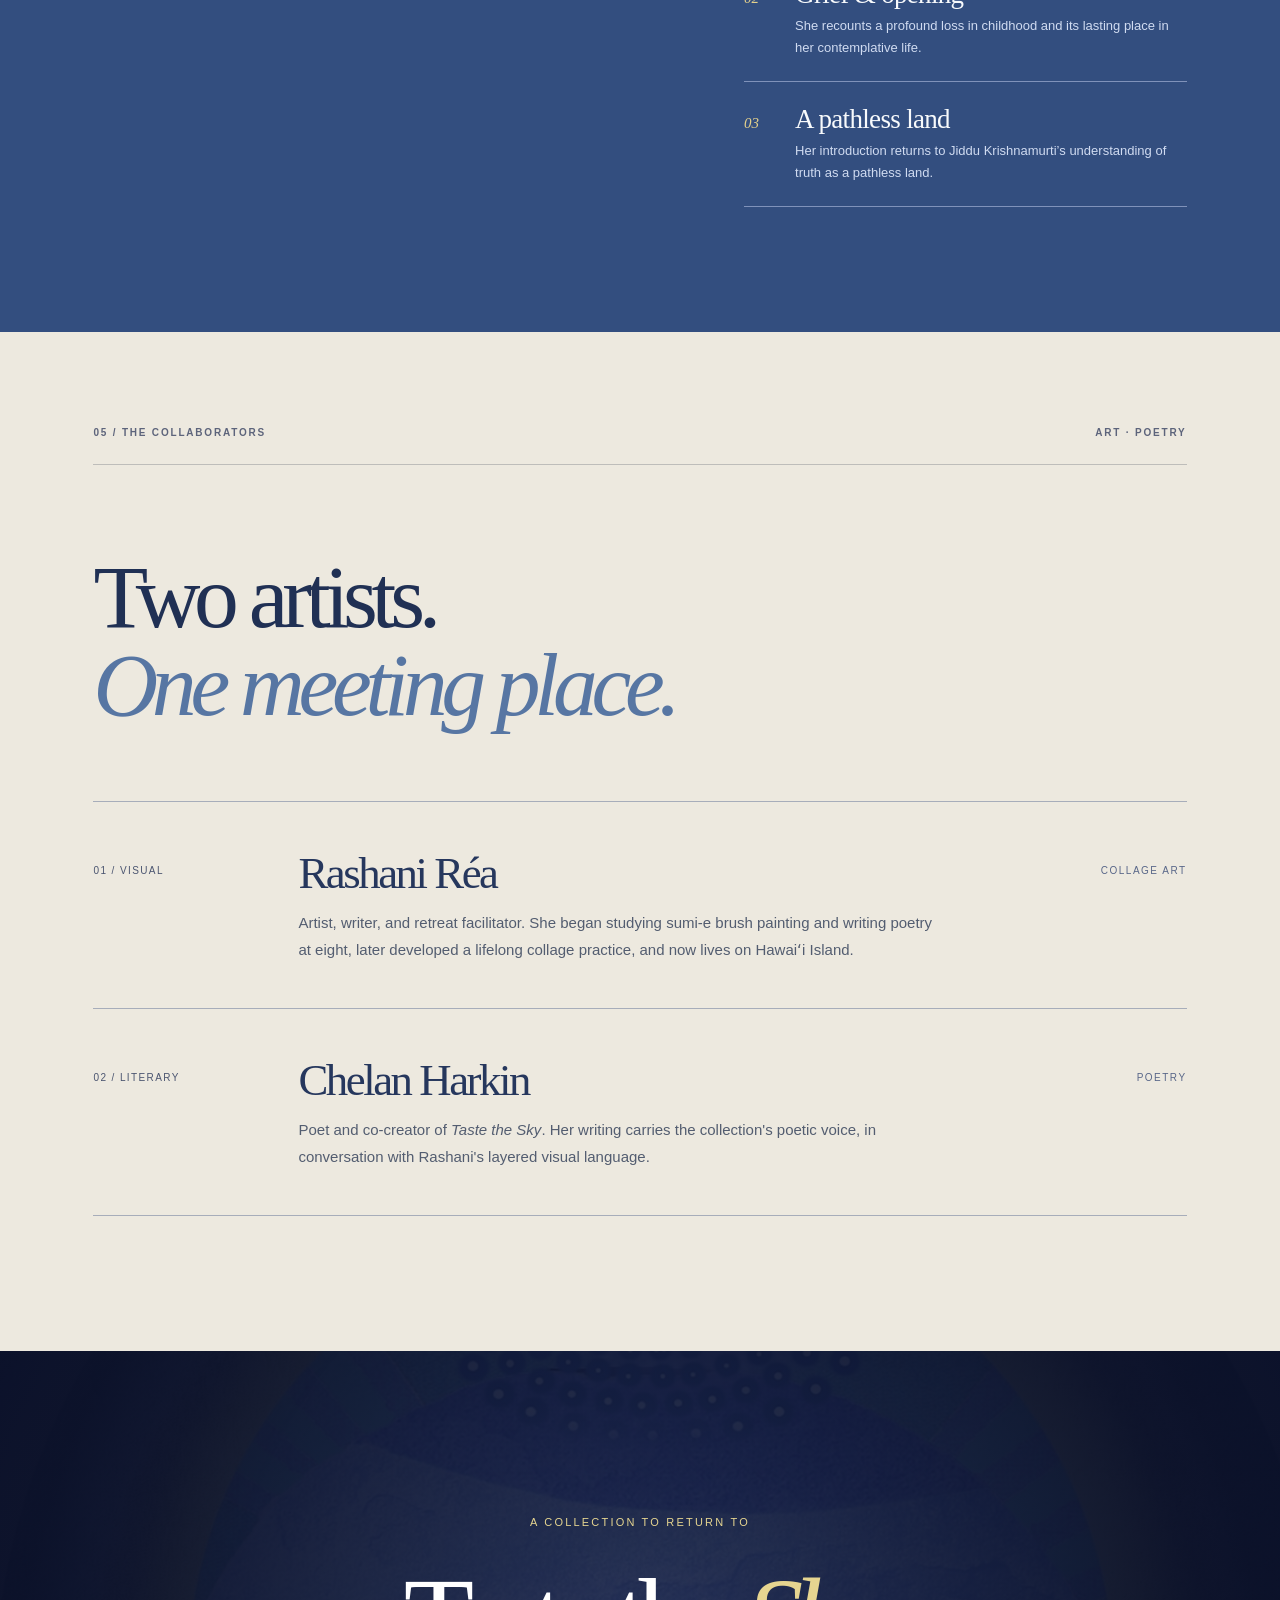
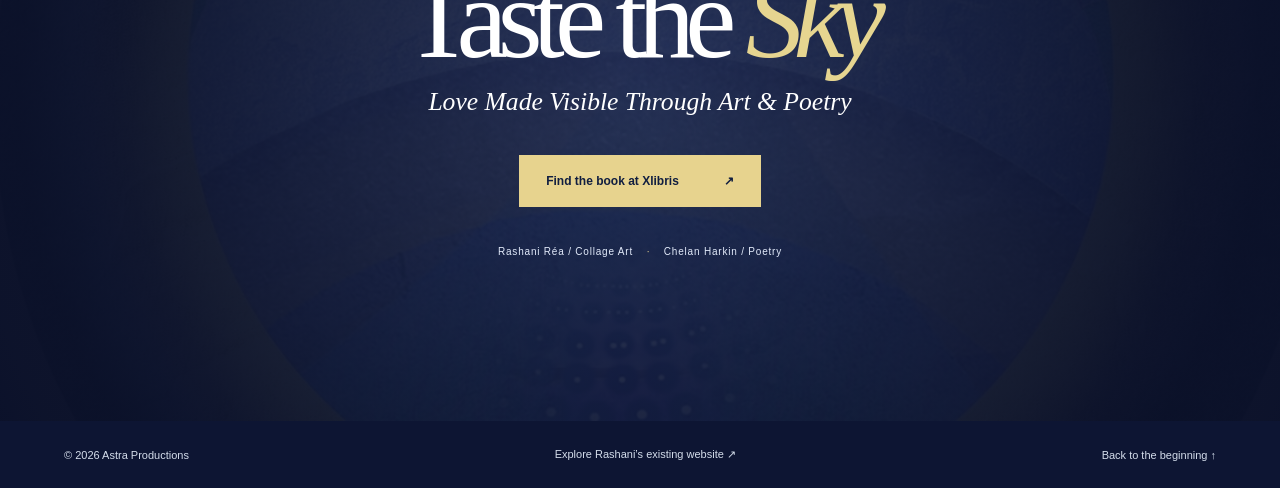
==== commit b6c94851: "Redesign Taste the Sky as art-led gallery concept" ====
--- a/index.html
+++ b/index.html
@@ -1,118 +1,108 @@
 <!doctype html>
 <html lang="en">
 <head>
-  <meta charset="utf-8">
-  <meta name="viewport" content="width=device-width, initial-scale=1">
-  <meta name="robots" content="noindex,nofollow,noarchive">
-  <meta name="theme-color" content="#f3f0e7">
-  <title>Taste the Sky — Art by Rashani Réa, Poetry by Chelan Harkin</title>
-  <meta name="description" content="A quiet encounter with Taste the Sky: Love Made Visible Through Art & Poetry, pairing Rashani Réa's collage art with the poetry of Chelan Harkin.">
-  <meta property="og:type" content="website">
-  <meta property="og:title" content="Taste the Sky | Rashani Réa & Chelan Harkin">
-  <meta property="og:description" content="Collage art and poetry meet in a contemplative collection.">
-  <link rel="icon" href="./assets/favicon.svg" type="image/svg+xml">
-  <link rel="icon" href="./assets/favicon-32.png" sizes="32x32" type="image/png">
-  <link rel="apple-touch-icon" href="./assets/apple-touch-icon.png">
-  <link rel="stylesheet" href="./styles.css">
+<meta charset="utf-8">
+<meta name="viewport" content="width=device-width, initial-scale=1">
+<meta name="robots" content="noindex,nofollow,noarchive">
+<meta name="theme-color" content="#111c40">
+<title>Taste the Sky | Art by Rashani Réa · Poetry by Chelan Harkin</title>
+<meta name="description" content="Enter Taste the Sky, a 104-page collection pairing the collage art of Rashani Réa with poetry by Chelan Harkin.">
+<meta property="og:type" content="website"><meta property="og:title" content="Taste the Sky | Rashani Réa & Chelan Harkin"><meta property="og:description" content="A book of image and word. Collage art by Rashani Réa, poetry by Chelan Harkin."><meta property="og:image" content="https://rashani-website.pages.dev/assets/taste-the-sky-cover.jpg"><meta property="og:image:alt" content="Cover of Taste the Sky by Rashani Réa and Chelan Harkin">
+<link rel="icon" type="image/svg+xml" href="assets/favicon.svg">
+<link rel="icon" type="image/png" sizes="32x32" href="assets/favicon-32.png">
+<link rel="apple-touch-icon" href="assets/apple-touch-icon.png">
+<link rel="stylesheet" href="styles.css">
 </head>
 <body>
-<a class="skip-link" href="#main">Skip to content</a>
-<div class="concept-strip"><span>Homepage concept by Astra Productions</span></div>
-<header class="site-header" id="top">
-  <a class="wordmark" href="#top" aria-label="Taste the Sky, return to top"><span class="mark" aria-hidden="true"><i></i><i></i><i></i></span> Taste <em>the</em> Sky</a>
-  <nav aria-label="Primary navigation">
-    <a href="#the-book">The book</a>
-    <a href="#two-voices">The artists</a>
-    <a href="#rashani">Rashani</a>
-    <a class="header-link" href="#find-the-book">Find the book <span aria-hidden="true">↗</span></a>
-  </nav>
+<a class="skip" href="#main">Skip to the book</a>
+<div class="concept">An Astra Productions homepage concept</div>
+<header class="site-head">
+  <a class="site-title" href="#top"><span class="symbol" aria-hidden="true">◉</span><span>Taste the Sky</span></a>
+  <nav aria-label="Main navigation"><a href="#the-book">The book</a><a href="#the-poem">The poem</a><a href="#the-art">The art</a><a href="#the-artists">The artists</a><a class="nav-last" href="#find">Find the book <span aria-hidden="true">↗</span></a></nav>
 </header>
 <main id="main">
-  <section class="hero" aria-labelledby="hero-title">
-    <div class="hero-grain" aria-hidden="true"></div>
-    <div class="hero-copy">
-      <p class="eyebrow"><span class="eyebrow-line"></span> An encounter in art & poetry</p>
-      <h1 id="hero-title">Taste <span>the</span><br><em>Sky.</em></h1>
-      <p class="hero-subtitle">Love Made Visible Through Art & Poetry</p>
-      <div class="hero-credit" aria-label="Contributors">
-        <div><span>Collage art</span><strong>Rashani Réa</strong></div>
-        <div><span>Poetry</span><strong>Chelan Harkin</strong></div>
-      </div>
-      <div class="hero-actions"><a class="solid-link" href="#the-book">Enter the collection <span aria-hidden="true">↓</span></a><span class="small-side-note">A book to spend time with.</span></div>
+  <section class="hero" id="top" aria-labelledby="title">
+    <div class="hero-image" aria-hidden="true"><img src="assets/taste-the-sky-artwork-detail.jpg" alt="" width="1920" height="800" fetchpriority="high"></div>
+    <div class="hero-wash" aria-hidden="true"></div>
+    <div class="hero-content">
+      <p class="hero-overline"><span class="hairline"></span> A meeting of collage art and poetry</p>
+      <h1 id="title"><span>TASTE</span><span>THE <em>SKY</em><span class="period">.</span></span></h1>
+      <p class="hero-descriptor">Love Made Visible Through Art &amp; Poetry</p>
+      <div class="hero-credits"><p><span>Collage art</span><strong>Rashani Réa</strong></p><p><span>Poetry</span><strong>Chelan Harkin</strong></p></div>
+      <a class="hero-arrow" href="#the-book">Enter the collection <span aria-hidden="true">↘</span></a>
     </div>
-    <div class="hero-art">
-      <div class="hero-circle" aria-hidden="true"></div>
-      <div class="hero-line" aria-hidden="true"></div>
-      <div class="hero-cover-wrap">
-        <img class="hero-cover" src="./assets/taste-the-sky-cover.jpg" alt="The published cover of Taste the Sky: Love Made Visible Through Art & Poetry" width="1178" height="1536" fetchpriority="high">
-      </div>
-      <p class="art-caption"><span class="caption-dot" aria-hidden="true"></span> The published book cover <span>01 / 01</span></p>
-    </div>
-    <a class="vertical-note" href="#the-book">A closer look <span aria-hidden="true">↓</span></a>
+    <div class="hero-meta"><span>Original cover artwork, detail</span><span>Art / word / contemplation</span><span>Scroll to enter ↓</span></div>
   </section>
 
-  <section class="opening section-pad" id="the-book" aria-labelledby="opening-title">
-    <div class="section-label"><span>01</span> The book <span class="section-rule"></span></div>
-    <div class="opening-grid">
-      <div class="opening-lead"><p class="kicker">Not illustration beside a poem.</p><h2 id="opening-title">Two ways of <em>seeing,</em><br>held on the <em>same page.</em></h2></div>
-      <div class="opening-body"><p><strong>Taste the Sky</strong> brings together Rashani Réa’s collage art and Chelan Harkin’s poetry. Image and language are given equal presence: an invitation to linger, notice, and return.</p><p>The book is a 104-page collaboration published by Xlibris. Its pages offer a meeting place for contemporary spiritual poetry and visually layered art.</p><div class="book-meta"><span>Art & poetry</span><span>104 pages</span><span>2022 edition</span></div></div>
-    </div>
-    <div class="horizontal-whisper" aria-hidden="true">the visible <span>·</span> the invisible <span>·</span> the in-between</div>
-  </section>
-
-  <section class="interlude" aria-label="Artwork-inspired visual pause">
-    <div class="interlude-image"><img src="./assets/rashani-collage-background.jpg" alt="Decorative image from Rashani's official website" width="1500" height="843" loading="lazy"></div>
-    <div class="interlude-quiet"><span class="tiny-star" aria-hidden="true">✳</span><p>To look closely<br>is its own kind<br>of listening.</p><small>A thought on engaging with this collection</small></div>
-  </section>
-
-  <section class="introduction section-pad" id="introduction" aria-labelledby="intro-title">
-    <div class="section-label"><span>02</span> A beginning <span class="section-rule"></span></div>
-    <div class="intro-grid">
-      <div class="intro-heading"><p class="kicker">From Rashani’s published introduction</p><h2 id="intro-title">It begins <em>before dawn.</em></h2><p class="intro-lede">In the introduction to <cite>Taste the Sky</cite>, Rashani writes of opening her laptop before sunrise. An unexpected message interrupts her writing—and turns her thoughts toward the natural world, contemplation, and living without a prescribed path.</p><a class="underlined-link" href="https://scienceandnonduality.com/article/taste-the-sky-love-made-visible-through-art-poetry/" target="_blank" rel="noopener noreferrer">Read the published introduction <span aria-hidden="true">↗</span></a></div>
-      <div class="intro-thread" aria-label="Three documented ideas in Rashani's introduction">
-        <article><span class="thread-number">I.</span><div><h3>The hour before sunrise</h3><p>The book’s introduction starts in an ordinary moment: an early morning and a few lines waiting to be written.</p></div></article>
-        <article><span class="thread-number">II.</span><div><h3>Land, wind, sea, fire</h3><p>Rashani reflects on creation spirituality and the sacred as encountered through the natural world.</p></div></article>
-        <article><span class="thread-number">III.</span><div><h3>The pathless land</h3><p>Her reflection turns toward Krishnamurti’s language of a pathless journey, a recurring thread in her life and practice.</p></div></article>
+  <section class="book-section" id="the-book" aria-labelledby="book-title">
+    <div class="rail"><span>01 / THE BOOK</span><span>ONE COLLECTION · TWO ARTISTS</span></div>
+    <div class="book-layout">
+      <div class="book-image-frame"><img class="book-cover" src="assets/taste-the-sky-cover.jpg" alt="Published cover of Taste the Sky: Love Made Visible Through Art & Poetry, featuring Rashani Réa's circular blue-and-gold collage" width="1178" height="1536" loading="eager"><p>The published cover · <span>Rashani Réa &amp; Chelan Harkin</span></p></div>
+      <div class="book-text">
+        <p class="eyebrow">An invitation to look, then look again</p>
+        <h2 id="book-title">Not only<br>read.<br><i>Behold.</i></h2>
+        <p class="book-first">In <cite>Taste the Sky</cite>, images and words are not competing for attention. Rashani Réa’s collage art and Chelan Harkin’s poetry meet in a 104-page collection that asks us to spend time with both.</p>
+        <p>These are two distinct artistic practices brought into one book: the hand-built language of collage alongside poems about love, vulnerability, and the sacred.</p>
+        <div class="book-facts"><span>Collage & poetry</span><span>104 pages</span><span>Xlibris edition · 2022</span></div>
       </div>
     </div>
   </section>
 
-  <section class="voices section-pad" id="two-voices" aria-labelledby="voices-title">
-    <div class="section-label light-label"><span>03</span> The collaboration <span class="section-rule"></span></div>
-    <div class="voices-top"><p class="kicker">An exchange across forms</p><h2 id="voices-title">The image<br><em>and the word.</em></h2></div>
-    <div class="voices-panels">
-      <article class="voice-art">
-        <div class="voice-symbol" aria-hidden="true"><span></span><span></span><span></span></div>
-        <p class="voice-kind">The visual voice</p>
-        <h3>Rashani Réa</h3><p>Collage artist, writer and retreat leader. Her layered images grow from a lifelong commitment to making art, exploring grief and living in close relationship with the land.</p>
-        <span class="voice-footer">Collage art in <cite>Taste the Sky</cite></span>
-      </article>
-      <article class="voice-poetry">
-        <div class="voice-poem-art" aria-hidden="true"><span></span><span></span><span></span><span></span></div>
-        <p class="voice-kind">The poetic voice</p>
-        <h3>Chelan Harkin</h3><p>A poet whose words accompany Rashani’s images in this collection, bringing a second artistic perspective to the themes of love, vulnerability and the sacred.</p>
-        <span class="voice-footer">Poetry in <cite>Taste the Sky</cite></span>
-      </article>
+  <section class="poem-section" id="the-poem" aria-labelledby="poem-title">
+    <div class="poem-header"><span>02 / A VOICE FROM THE BOOK</span><span>A moment in Chelan Harkin's poetry</span></div>
+    <div class="poem-grid">
+      <div class="poem-content">
+        <p class="small-gold">Words from the published collection</p>
+        <h2 id="poem-title">“More often<br>than not…”</h2>
+        <blockquote>
+          <p>anything that can truly reach a heart<br>comes from a heart</p>
+          <footer>— Chelan Harkin, <cite>Taste the Sky</cite></footer>
+        </blockquote>
+        <p class="poem-context">In the poem shared by Science and Nonduality, reaching another heart begins with one that has known its own wounds. That movement from hurt toward expression speaks to the book’s wider contemplative mood.</p>
+        <a class="cream-link" href="https://scienceandnonduality.com/article/taste-the-sky-love-made-visible-through-art-poetry/" target="_blank" rel="noopener noreferrer">Read the published poem and introduction <span aria-hidden="true">↗</span></a>
+      </div>
+      <div class="poem-art">
+        <img src="assets/taste-the-sky-artwork-detail.jpg" alt="Enlarged detail of Rashani Réa's blue, lilac and golden circular collage from the published Taste the Sky cover" width="1920" height="800" loading="lazy">
+        <div class="poem-art-label"><span>A closer look</span><span>From the published cover artwork</span></div>
+      </div>
     </div>
   </section>
 
-  <section class="rashani section-pad" id="rashani" aria-labelledby="rashani-title">
-    <div class="section-label"><span>04</span> Beyond the page <span class="section-rule"></span></div>
-    <div class="rashani-grid">
-      <div class="rashani-art" aria-hidden="true"><span class="sun-disc"></span><span class="sun-arc"></span><span class="sun-stem"></span><span class="stamp">ART · LAND · PRESENCE</span></div>
-      <div class="rashani-content"><p class="kicker">Rashani’s wider practice</p><h2 id="rashani-title">A life of making<br>and <em>attending.</em></h2><p>Rashani began exploring poetry and brush painting as a child and later made collage a central part of her creative life. She founded Sacred Spiral Press in 1982, and has long brought contemplative inquiry and art into her work with others.</p><p>At Kipukamaluhia, her sanctuary on Hawaiʻi Island, land stewardship, councils and retreats are part of that larger practice. <cite>Taste the Sky</cite> is one expression of it, not the whole story.</p><a class="underlined-link" href="https://www.rashani.com/" target="_blank" rel="noopener noreferrer">Explore Rashani’s existing website <span aria-hidden="true">↗</span></a></div>
+  <section class="practice-section" id="the-art" aria-labelledby="practice-title">
+    <div class="section-rail dark-rail"><span>03 / THE ARTIST'S HAND</span><span>FROM RASHANI'S WIDER COLLAGE PRACTICE</span></div>
+    <div class="practice-intro">
+      <h2 id="practice-title">The words<br>become <em>part</em><br>of the image.</h2>
+      <div class="practice-prose"><p>Rashani’s work with collage and calligraphy began long before <cite>Taste the Sky</cite>. In her broader body of work, other people’s words often live directly inside her compositions—handwritten, framed, layered, and held in color.</p><p>The selections below come from her homage to family, mentors and friends—an archive of images in conversation with voices that have shaped her life.</p></div>
+    </div>
+    <div class="gallery-layout">
+      <figure class="gallery-joanna"><div class="art-paper"><img src="assets/rashani-joanna-macy.jpg" alt="Rashani's collage with Joanna Macy's words, showing a circle of stylized plants and handwritten text" width="600" height="840" loading="lazy"></div><figcaption><span class="caption-index">I / A LIFE IN COLLAGE</span><strong>With words by Joanna Macy</strong><small>From Rashani’s homage to mentors and friends</small></figcaption></figure>
+      <figure class="gallery-unborn"><div class="art-paper"><img src="assets/rashani-the-unborn.jpg" alt="Rashani's blue-and-earth collage featuring a handwritten reflection by Roshi Sôun" width="600" height="840" loading="lazy"></div><figcaption><span class="caption-index">II / A LIFE IN COLLAGE</span><strong>With words by Roshi Sôun</strong><small>From Rashani’s homage to mentors and friends</small></figcaption></figure>
+    </div>
+    <p class="gallery-bottom">A practice of gathering image, word, and lived experience.</p>
+  </section>
+
+  <section class="dawn-section" id="the-introduction" aria-labelledby="dawn-title">
+    <div class="section-rail"><span>04 / THE INTRODUCTION</span><span>FROM RASHANI'S OWN WORDS</span></div>
+    <div class="dawn-grid">
+      <div class="dawn-left"><p class="dawn-time">Before sunrise <span class="clock-mark">✳</span></p><h2 id="dawn-title">A morning<br>that opens<br><i>into a question.</i></h2></div>
+      <div class="dawn-right"><p>Rashani begins the published introduction to <cite>Taste the Sky</cite> at her laptop before dawn. A message from theologian Matthew Fox shifts her attention toward creation spirituality, grief, and what it means to live without a prescribed path.</p><div class="dawn-notes"><div><span>01</span><strong>Land, wind, sea &amp; fire</strong><p>She reflects on creation spirituality and the natural world.</p></div><div><span>02</span><strong>Grief &amp; opening</strong><p>She recounts a profound loss in childhood and its lasting place in her contemplative life.</p></div><div><span>03</span><strong>A pathless land</strong><p>Her introduction returns to Jiddu Krishnamurti’s understanding of truth as a pathless land.</p></div></div></div>
     </div>
   </section>
 
-  <section class="closing section-pad" id="find-the-book" aria-labelledby="closing-title">
-    <div class="closing-stars" aria-hidden="true"><span>✳</span><span>✳</span><span>✳</span></div>
-    <p class="kicker">A collection to return to</p>
-    <h2 id="closing-title">A little more room<br>for <em>wonder.</em></h2>
-    <p>Discover <cite>Taste the Sky</cite> in print or ebook. The publisher lists the 2022 edition in both formats.</p>
-    <a class="closing-cta" href="https://www.xlibris.com/en/bookstore/bookdetails/843809-taste-the-sky" target="_blank" rel="noopener noreferrer">Find the book at Xlibris <span aria-hidden="true">↗</span></a>
-    <p class="closing-detail">Rashani Réa <span>·</span> Chelan Harkin <span>·</span> ISBN 9781669830047 (softcover)</p>
+  <section class="artist-section" id="the-artists" aria-labelledby="artist-title">
+    <div class="section-rail dark-rail"><span>05 / THE COLLABORATORS</span><span>ART · POETRY</span></div>
+    <h2 id="artist-title">Two artists.<br><i>One meeting place.</i></h2>
+    <div class="artist-ledger">
+      <div class="artist-person"><div class="artist-index">01 / VISUAL</div><div><h3>Rashani Réa</h3><p>Artist, writer, and retreat facilitator. She began studying sumi-e brush painting and writing poetry at eight, later developed a lifelong collage practice, and now lives on Hawaiʻi Island.</p></div><span class="artist-role">Collage art</span></div>
+      <div class="artist-person"><div class="artist-index">02 / LITERARY</div><div><h3>Chelan Harkin</h3><p>Poet and co-creator of <cite>Taste the Sky</cite>. Her writing carries the collection's poetic voice, in conversation with Rashani's layered visual language.</p></div><span class="artist-role">Poetry</span></div>
+    </div>
+  </section>
+
+  <section class="end-section" id="find" aria-labelledby="end-title">
+    <div class="end-orbit" aria-hidden="true"><img src="assets/taste-the-sky-artwork-detail.jpg" alt="" width="1920" height="800" loading="lazy"></div>
+    <div class="end-copy"><p class="end-eyebrow">A collection to return to</p><h2 id="end-title">Taste the <i>Sky</i></h2><p>Love Made Visible Through Art &amp; Poetry</p><a class="buy-link" href="https://www.xlibris.com/en/bookstore/bookdetails/843809-taste-the-sky" target="_blank" rel="noopener noreferrer">Find the book at Xlibris <span aria-hidden="true">↗</span></a><p class="end-credits">Rashani Réa / Collage Art <span>·</span> Chelan Harkin / Poetry</p></div>
   </section>
 </main>
-<footer class="footer"><a href="#top">Taste <em>the</em> Sky</a><span>Art by Rashani Réa. Poetry by Chelan Harkin.</span><span>Homepage concept © Astra Productions · Not an official author site</span></footer>
+<footer class="footer"><span>© 2026 Astra Productions</span><a href="https://www.rashani.com/" target="_blank" rel="noopener noreferrer">Explore Rashani’s existing website ↗</a><a href="#top">Back to the beginning ↑</a></footer>
 </body>
 </html>
--- a/styles.css
+++ b/styles.css
@@ -1,219 +1,140 @@
-:root{
-  --paper:#f3f0e7;--soft:#e8e3d7;--ink:#24372f;--body:#41473f;--line:rgba(40,61,50,.24);
-  --sienna:#a8543d;--salmon:#d4a28c;--sage:#8a9b87;--olive:#5a6c59;--teal:#213b38;--cream:#f8f5eb;
-  --serif:Georgia,'Times New Roman',serif;--sans:'Trebuchet MS',Arial,Helvetica,sans-serif
+:root{--night:#111b3e;--midnight:#142b57;--navy:#233960;--blue:#365b9f;--ice:#dce8ef;--milk:#f5f4f0;--paper:#ede9df;--ochre:#e3c96f;--ink:#252b35;--fine:#666a6a;--serif:"Iowan Old Style","Baskerville","Palatino Linotype",Georgia,serif;--sans:"Trebuchet MS","Segoe UI",Arial,sans-serif}
+*{box-sizing:border-box}
+html{scroll-behavior:smooth;scroll-padding-top:80px}
+body{margin:0;color:var(--ink);background:var(--paper);font-family:var(--sans);-webkit-font-smoothing:antialiased}
+a{color:inherit}a:focus-visible,summary:focus-visible{outline:3px solid var(--ochre);outline-offset:5px}img{display:block;max-width:100%}
+.skip{position:absolute;z-index:100;top:-100px;left:20px;padding:15px;background:white;color:#111;}.skip:focus{top:12px}
+.concept{background:#0b122b;color:#f3f5fb;text-align:center;padding:8px 10px;text-transform:uppercase;font-size:9px;letter-spacing:.2em;position:relative;z-index:12}
+.site-head{position:absolute;z-index:10;top:28px;left:0;right:0;display:flex;justify-content:space-between;align-items:center;padding:24px clamp(25px,4.3vw,80px);border-bottom:1px solid rgba(255,255,255,.32);color:#fff}
+.site-title{display:flex;gap:12px;align-items:center;font-family:var(--serif);font-size:clamp(18px,1.7vw,25px);font-weight:600;text-decoration:none;letter-spacing:-.04em;white-space:nowrap}.symbol{font-size:30px;color:var(--ochre);font-family:Georgia,serif;line-height:1}
+.site-head nav{display:flex;align-items:center;gap:clamp(17px,2.7vw,50px)}
+.site-head nav a{font-size:11px;letter-spacing:.035em;text-decoration:none;white-space:nowrap}.site-head nav a:hover{color:var(--ochre)}
+.site-head .nav-last{border:1px solid rgba(255,255,255,.6);padding:13px 18px}.nav-last span{margin-left:15px}
+.hero{position:relative;min-height:780px;height:min(860px,95vh);color:#fff;background:var(--night);isolation:isolate;overflow:hidden;display:flex;align-items:center}
+.hero-image{position:absolute;z-index:-3;inset:0;overflow:hidden}.hero-image img{width:100%;height:100%;object-fit:cover;object-position:center;filter:saturate(1.15) contrast(1.08);transform:scale(1.07)}
+.hero-wash{position:absolute;z-index:-2;inset:0;background:linear-gradient(90deg,rgba(12,18,50,.95) 0%,rgba(16,26,58,.9) 27%,rgba(18,36,76,.5) 54%,rgba(16,31,71,.06) 83%),linear-gradient(0deg,rgba(11,17,45,.8),transparent 32%)}
+.hero-content{padding:125px 20px 100px clamp(35px,7vw,140px);max-width:1100px}
+.hero-overline{font-size:11px;letter-spacing:.19em;text-transform:uppercase;display:flex;gap:17px;align-items:center;color:#e0e8ee;margin-bottom:42px}.hairline{height:1px;width:38px;background:var(--ochre)}
+.hero h1{margin:0;font-family:var(--serif);font-weight:400;font-size:clamp(93px,10.6vw,180px);letter-spacing:-.082em;line-height:.87;text-shadow:0 0 35px rgba(3,7,25,.16)}
+.hero h1>span{display:block}.hero h1 em{font-weight:400;color:var(--ochre);letter-spacing:-.06em}.period{color:var(--ochre);margin-left:-.03em}
+.hero-descriptor{margin:28px 0 0;font:italic clamp(20px,2.4vw,34px) var(--serif);letter-spacing:-.025em;color:#fbfaf5}
+.hero-credits{display:flex;gap:42px;margin:43px 0 35px}.hero-credits p{margin:0;display:flex;flex-direction:column;gap:8px}.hero-credits span{font-size:10px;text-transform:uppercase;letter-spacing:.17em;color:#ccd5e3}.hero-credits strong{font:normal 22px var(--serif)}.hero-credits p+p{border-left:1px solid #91a4c2;padding-left:35px}
+.hero-arrow{border-bottom:1px solid #f6f3e7;text-decoration:none;font-size:11px;letter-spacing:.08em;text-transform:uppercase;display:inline-flex;align-items:center;gap:58px;padding:12px 0}.hero-arrow span{font-size:20px}.hero-arrow:hover{color:var(--ochre);border-color:var(--ochre)}
+.hero-meta{position:absolute;bottom:0;left:0;right:0;padding:20px clamp(35px,5vw,80px);display:flex;align-items:center;justify-content:space-between;gap:12px;border-top:1px solid rgba(255,255,255,.3);font-size:9px;letter-spacing:.15em;text-transform:uppercase;color:#e7edf4}
+.rail,.section-rail,.poem-header{display:flex;justify-content:space-between;align-items:center;gap:30px;font-size:10px;letter-spacing:.18em;font-weight:600;text-transform:uppercase}
+.rail{padding:35px 0;border-bottom:1px solid rgba(20,32,67,.18);color:#3b476a}.section-rail{padding-bottom:26px;border-bottom:1px solid rgba(255,255,255,.22);color:#d2dced}.section-rail.dark-rail{color:#5d647b;border-color:rgba(26,35,57,.22)}
+.book-section{background:#e5ebed;padding:0 clamp(30px,7.3vw,135px) 120px}
+.book-layout{display:grid;grid-template-columns:.9fr 1.1fr;gap:clamp(50px,8vw,140px);align-items:center;padding-top:90px}
+.book-image-frame{max-width:500px;position:relative;justify-self:center;background:#bdcee0;padding:15px 15px 5px;border:1px solid rgba(17,27,62,.22)}
+.book-cover{width:min(100%,450px);height:auto;object-fit:cover}
+.book-image-frame>p{display:flex;gap:12px;justify-content:space-between;flex-wrap:wrap;text-transform:uppercase;font-size:9px;letter-spacing:.09em;margin:15px 0 8px;color:#2b3652}
+.eyebrow,.small-gold{font-size:10px;letter-spacing:.16em;text-transform:uppercase;font-weight:bold;color:#4b5b74}
+.book-text h2{font:normal clamp(66px,7vw,119px)/.91 var(--serif);letter-spacing:-.075em;margin:32px 0 42px;color:var(--night)}.book-text h2 i{font-weight:400;color:#5673a8}
+.book-text p:not(.eyebrow){font-size:16px;max-width:520px;line-height:1.9;color:#3f4d65;margin:0 0 18px}.book-text p.book-first{font-size:19px;line-height:1.75;color:#172b4f}
+.book-facts{margin-top:40px;border-top:1px solid #afbecb;padding-top:25px;display:flex;gap:18px;flex-wrap:wrap;font-size:10px;text-transform:uppercase;letter-spacing:.08em;color:#45536f}.book-facts span+span:before{content:'·';margin-right:18px;color:#6b81a8}
+.poem-section{background:#0e204b;color:#f4f5f8;padding:42px 0 0}
+.poem-header{margin:0 clamp(30px,7.3vw,135px);padding-bottom:24px;border-bottom:1px solid #596a90;color:#c3d3e6}
+.poem-grid{display:grid;grid-template-columns:53% 47%;min-height:730px}
+.poem-content{padding:100px 7vw 100px clamp(30px,9vw,165px);display:flex;flex-direction:column;align-items:flex-start}
+.small-gold{color:var(--ochre);margin:0 0 28px}
+.poem-content h2{font:normal clamp(59px,5.5vw,98px)/1 var(--serif);letter-spacing:-.065em;margin:0 0 36px}.poem-content h2::first-letter{color:var(--ochre)}
+.poem-content blockquote{margin:0 0 26px;border-left:2px solid var(--ochre);padding-left:28px}
+.poem-content blockquote p{font:italic clamp(21px,2.25vw,34px)/1.38 var(--serif);letter-spacing:-.02em;margin:0}
+.poem-content blockquote footer{font-size:11px;margin-top:23px;letter-spacing:.05em;color:#c0cbe0}
+.poem-context{font-size:14px;line-height:1.85;color:#c8d7ec;max-width:540px;margin:0 0 36px}
+.cream-link{font-size:11px;color:white;text-decoration:none;border-bottom:1px solid var(--ochre);padding:10px 0;display:flex;align-items:center;gap:30px;letter-spacing:.02em}.cream-link:hover{color:var(--ochre)}
+.poem-art{position:relative;overflow:hidden;background:#9eb1da;min-height:680px}.poem-art img{height:100%;width:100%;object-fit:cover;object-position:58% center;position:absolute;inset:0}
+.poem-art-label{position:absolute;inset:auto 0 0;display:flex;justify-content:space-between;gap:12px;padding:20px 25px;background:linear-gradient(0deg,#172653d9,transparent);font-size:9px;text-transform:uppercase;letter-spacing:.11em}
+.practice-section{background:var(--milk);padding:100px clamp(30px,7.3vw,135px) 110px}
+.practice-intro{display:grid;grid-template-columns:1.12fr .88fr;gap:10%;padding:85px 0 75px}
+.practice-intro h2{font:normal clamp(55px,6.1vw,101px)/1 var(--serif);letter-spacing:-.07em;margin:0;color:#1b2b4a}.practice-intro h2 em{font-weight:400;color:#4a6b99}
+.practice-prose{padding-top:15px;max-width:515px}.practice-prose p{font-size:16px;line-height:1.88;margin:0 0 20px;color:#515760}
+.gallery-layout{display:grid;grid-template-columns:1fr .85fr;column-gap:clamp(36px,9vw,165px);align-items:start}
+.gallery-layout figure{margin:0}.gallery-layout .gallery-joanna{max-width:470px}.gallery-layout .gallery-unborn{max-width:405px;margin-top:125px;justify-self:end}
+.art-paper{padding:16px;background:#e6e3d8;border:1px solid #c6cad4}.art-paper img{width:100%;height:auto;object-fit:contain}
+.gallery-layout figcaption{border-top:1px solid #b8bcc6;margin-top:18px;padding:17px 0 0;display:flex;flex-direction:column;gap:8px}
+.caption-index{font-size:9px;letter-spacing:.17em;color:#4b5770}.gallery-layout figcaption strong{font:normal clamp(22px,2.2vw,33px) var(--serif);color:#233659}.gallery-layout figcaption small{font-size:11px;color:#687080}
+.gallery-bottom{margin:100px 0 0;text-align:center;font:italic clamp(19px,2.3vw,33px) var(--serif);color:#536783}
+.dawn-section{background:#334e7f;color:#f8fafc;padding:85px clamp(30px,7.3vw,135px) 125px}
+.dawn-grid{display:grid;grid-template-columns:1.08fr .92fr;gap:12%;padding-top:90px;align-items:start}
+.dawn-time{margin:0 0 20px;color:#e5d7a7;font-size:11px;letter-spacing:.15em;text-transform:uppercase}.clock-mark{padding-left:12px;font-size:20px}
+.dawn-left h2{font:normal clamp(58px,6.2vw,110px)/1.03 var(--serif);letter-spacing:-.075em;margin:0}.dawn-left h2 i{font-weight:400;color:#e4d18c}
+.dawn-right>p{font-size:18px;line-height:1.82;margin:0 0 45px;color:#f0f3f9;max-width:610px}
+.dawn-notes{border-top:1px solid #8092ba}.dawn-notes>div{padding:22px 0;border-bottom:1px solid #8092ba;display:grid;grid-template-columns:38px 1fr;gap:5px 13px;align-items:baseline}
+.dawn-notes span{font:italic 15px var(--serif);color:#e4d18c;grid-row:span 2}.dawn-notes strong{font:normal 27px var(--serif);letter-spacing:-.025em}.dawn-notes p{margin:0;grid-column:2;font-size:13px;line-height:1.7;color:#d0dbf1}
+.artist-section{background:#ede9df;padding:95px clamp(30px,7.3vw,135px) 135px}
+.artist-section>h2{font:normal clamp(62px,7vw,119px)/.98 var(--serif);letter-spacing:-.07em;color:#203054;margin:88px 0 73px}.artist-section>h2 i{font-weight:400;color:#5776a3}
+.artist-ledger{border-top:1px solid #a7adba}.artist-person{display:grid;grid-template-columns:160px 1fr 120px;gap:45px;align-items:start;padding:45px 0;border-bottom:1px solid #a7adba}
+.artist-index{font-size:10px;letter-spacing:.14em;color:#4b5570;padding-top:18px}
+.artist-person h3{font:normal clamp(35px,3.5vw,57px) var(--serif);letter-spacing:-.055em;margin:0 0 10px;color:#26375d}.artist-person p{font-size:15px;line-height:1.8;max-width:650px;margin:0;color:#535d70}.artist-role{text-align:right;font-size:10px;letter-spacing:.15em;text-transform:uppercase;padding-top:18px;color:#596789}
+.end-section{position:relative;isolation:isolate;min-height:670px;display:grid;place-items:center;text-align:center;color:white;overflow:hidden;background:#151f4a;padding:110px 30px}
+.end-orbit{position:absolute;inset:0;z-index:-2;opacity:.45}.end-orbit img{width:100%;height:100%;object-fit:cover;filter:brightness(.59) saturate(.9)}
+.end-section:before{content:'';position:absolute;inset:0;z-index:-1;background:radial-gradient(circle at center,rgba(16,32,75,.45),rgba(8,14,38,.92) 86%)}
+.end-copy{position:relative;z-index:1}.end-eyebrow{font-size:11px;letter-spacing:.2em;text-transform:uppercase;color:#e6d590;margin:0 0 33px}
+.end-copy h2{font:normal clamp(73px,9vw,151px)/1 var(--serif);letter-spacing:-.085em;margin:0}.end-copy h2 i{font-weight:400;color:#e6d590}
+.end-copy>p:not(.end-eyebrow):not(.end-credits){font:italic clamp(19px,2vw,28px) var(--serif);margin:10px 0 38px}
+.buy-link{display:inline-flex;background:#e7d38e;color:#111e40;gap:45px;padding:19px 27px;text-decoration:none;font-weight:bold;font-size:12px;align-items:center}.buy-link:hover{background:white}
+.end-credits{font-size:10px;letter-spacing:.08em;color:#e2eafa;margin:39px 0 0}.end-credits span{margin:0 10px;color:#dfcf8e}
+.footer{padding:27px clamp(30px,5vw,80px);background:#0d1533;color:#d4ddeb;display:flex;gap:25px;align-items:center;justify-content:space-between;flex-wrap:wrap;font-size:11px}
+.footer a{text-decoration:none}.footer a:hover{color:#e5d08a}
+@media(max-width:1100px){
+.site-head{padding:22px 35px}.site-head nav{gap:17px}.site-head nav a{font-size:10px}.hero h1{font-size:clamp(85px,11vw,140px)}
+.book-section{padding:0 5vw 95px}.book-layout{gap:7%;padding-top:65px}.book-text h2{font-size:clamp(64px,8vw,92px)}
+.poem-header{margin:0 5vw}.poem-content{padding:75px 4vw 80px 5vw}.poem-content h2{font-size:clamp(52px,6vw,75px)}
+.practice-section,.dawn-section,.artist-section{padding-left:5vw;padding-right:5vw}
 }
-*{box-sizing:border-box}
-html{scroll-behavior:smooth;scroll-padding-top:78px}
-body{margin:0;background:var(--paper);color:var(--ink);font-family:var(--sans);-webkit-font-smoothing:antialiased}
-img{display:block;max-width:100%}
-a{color:inherit}
-a:focus-visible{outline:3px solid var(--sienna);outline-offset:6px}
-.skip-link{position:absolute;top:-90px;left:20px;padding:12px 18px;background:white;z-index:1000}
-.skip-link:focus{top:8px}
-.concept-strip{background:var(--teal);color:#fff;text-align:center;font-size:9px;letter-spacing:.2em;text-transform:uppercase;padding:8px 12px}
-.site-header{height:76px;display:flex;align-items:center;justify-content:space-between;padding:0 max(5.5vw,24px);border-bottom:1px solid var(--line);background:var(--paper);position:relative;z-index:5}
-.wordmark{text-decoration:none;display:inline-flex;align-items:center;gap:12px;font-family:var(--serif);font-size:23px;font-weight:600;white-space:nowrap}
-.wordmark em{font-weight:normal}
-.mark{display:inline-flex;width:27px;height:27px;align-items:center;gap:3px;transform:rotate(-22deg)}
-.mark i{display:block;width:5px;background:var(--sienna);height:16px;border-radius:50%}
-.mark i:nth-child(2){height:27px;background:var(--olive)}
-.mark i:nth-child(3){height:12px;background:#dbad63}
-.site-header nav{display:flex;align-items:center;gap:clamp(18px,3.3vw,54px)}
-.site-header nav a{text-decoration:none;font-size:11px;letter-spacing:.07em;transition:color .2s}
-.site-header nav a:hover,.underlined-link:hover{color:var(--sienna)}
-.site-header nav .header-link{border-bottom:1px solid var(--ink);padding:12px 1px;font-weight:bold;white-space:nowrap}
-.site-header nav .header-link span{padding-left:8px}
-.hero{min-height:695px;display:grid;grid-template-columns:53% 47%;position:relative;isolation:isolate;overflow:hidden;background:#f1eee4}
-.hero-grain{position:absolute;inset:0;z-index:-1;opacity:.18;pointer-events:none;background-image:radial-gradient(#48604a .45px,transparent .5px);background-size:6px 6px}
-.hero-copy{padding:clamp(76px,9vw,138px) 24px 120px max(8.5vw,32px);display:flex;flex-direction:column;justify-content:center;position:relative;z-index:2}
-.eyebrow,.kicker,.section-label,.art-caption,.small-side-note,.voice-kind,.voice-footer,.closing-detail{font-size:11px;letter-spacing:.16em;text-transform:uppercase}
-.eyebrow{display:flex;align-items:center;gap:14px;color:var(--sienna);font-weight:bold;margin:0 0 28px}
-.eyebrow-line{width:28px;height:1px;background:var(--sienna)}
-.hero h1{font:normal clamp(70px,9.65vw,152px)/.84 var(--serif);letter-spacing:-.087em;margin:0;white-space:nowrap}
-.hero h1 span{font-size:.41em;font-style:italic;font-weight:normal;letter-spacing:-.045em;vertical-align:17%;padding-left:.1em}
-.hero h1 em{font-weight:normal;color:var(--sienna);display:inline-block;letter-spacing:-.072em}
-.hero-subtitle{font:italic clamp(18px,2.0vw,28px)/1.4 var(--serif);max-width:420px;margin:37px 0 0}
-.hero-credit{display:flex;align-items:start;gap:clamp(22px,3.3vw,58px);margin:48px 0 34px}
-.hero-credit>div{display:flex;flex-direction:column;gap:7px;position:relative}
-.hero-credit>div+div::before{content:'';position:absolute;left:calc(-1* clamp(11px,1.65vw,29px));top:2px;height:30px;width:1px;background:var(--line)}
-.hero-credit span{font-size:9px;letter-spacing:.18em;text-transform:uppercase;color:#687267}
-.hero-credit strong{font:normal 18px var(--serif)}
-.hero-actions{display:flex;align-items:center;flex-wrap:wrap;gap:24px}
-.solid-link{display:inline-flex;align-items:center;gap:50px;background:var(--teal);color:#fff;padding:17px 20px;font-size:11px;letter-spacing:.05em;text-decoration:none;transition:background .2s,transform .2s}
-.solid-link:hover{background:var(--sienna);transform:translateY(-2px)}
-.small-side-note{color:#777c70;font-size:9px;letter-spacing:.1em;text-transform:none}
-.hero-art{position:relative;background:#e6e1d4;display:flex;flex-direction:column;justify-content:center;align-items:center;min-height:680px}
-.hero-circle{position:absolute;width:clamp(400px,42vw,690px);aspect-ratio:1;border-radius:50%;background:#c6b89e;top:2%;left:12%;opacity:.53}
-.hero-line{position:absolute;width:110%;height:38%;border:1px solid #667965;transform:rotate(-20deg);border-radius:50%;top:32%;left:-4%;opacity:.38}
-.hero-cover-wrap{position:relative;width:min(61%,340px);box-shadow:18px 19px 38px rgba(29,44,31,.21),1px 2px 4px rgba(29,44,31,.24);transform:rotate(2deg);background:#fff}
-.hero-cover{width:100%;height:auto;aspect-ratio:1178/1536;object-fit:cover}
-.art-caption{position:absolute;bottom:45px;left:14%;right:12%;font-size:9px;letter-spacing:.07em;display:flex;align-items:center;gap:9px;color:#626b61}
-.art-caption span:last-child{margin-left:auto}
-.caption-dot{width:5px;height:5px;background:var(--sienna);border-radius:50%}
-.vertical-note{position:absolute;bottom:20px;left:max(5.5vw,24px);writing-mode:vertical-rl;transform:rotate(180deg);text-decoration:none;font-size:9px;letter-spacing:.2em;text-transform:uppercase;color:#828b80}
-.vertical-note span{padding-top:10px}
-.section-pad{padding:115px max(8.5vw,32px)}
-.section-label{display:flex;align-items:center;gap:14px;margin-bottom:66px;white-space:nowrap;color:#637168;font-weight:600}
-.section-label>span:first-child{color:var(--sienna);font-family:var(--serif);font-size:15px;letter-spacing:normal;font-style:italic}
-.section-rule{height:1px;background:var(--line);flex:1;margin-left:20px}
-.opening{background:#f7f4ec}
-.opening-grid{display:grid;grid-template-columns:1.16fr .84fr;gap:10%;align-items:start}
-.kicker{color:var(--sienna);font-weight:bold;letter-spacing:.15em;margin:0 0 20px}
-h2{font:normal clamp(44px,5.1vw,79px)/1.05 var(--serif);letter-spacing:-.055em;margin:0}
-h2 em{font-weight:normal;color:var(--sienna)}
-.opening-body{padding-top:22px}
-.opening-body p,.intro-lede,.rashani-content p:not(.kicker){font-size:clamp(15px,1.14vw,18px);line-height:1.92;color:var(--body);margin:0 0 20px}
-.opening-body strong{color:var(--ink)}
-.book-meta{border-top:1px solid var(--line);display:flex;gap:22px;flex-wrap:wrap;padding-top:23px;margin-top:36px;font-size:10px;color:#5d665d;letter-spacing:.06em}
-.book-meta span+span::before{content:'·';margin-right:22px;color:var(--sienna)}
-.horizontal-whisper{font:italic clamp(20px,3vw,41px) var(--serif);text-align:center;margin-top:120px;color:#899386;letter-spacing:-.03em}
-.horizontal-whisper span{padding:0 clamp(6px,1vw,18px);color:#bc8e70}
-.interlude{min-height:400px;display:grid;grid-template-columns:55% 45%;background:#d9cdbb}
-.interlude-image{position:relative;min-height:410px;overflow:hidden}
-.interlude-image img{width:100%;height:100%;position:absolute;inset:0;object-fit:cover;filter:saturate(.72) brightness(.86)}
-.interlude-quiet{display:flex;align-items:center;justify-content:center;flex-direction:column;text-align:center;padding:58px 24px;background:#e0d7c5}
-.tiny-star{font-size:36px;color:var(--sienna)}
-.interlude-quiet p{font:italic clamp(30px,3.45vw,55px)/1.25 var(--serif);letter-spacing:-.045em;margin:28px 0}
-.interlude-quiet small{font-size:9px;letter-spacing:.1em;text-transform:uppercase;color:#657163}
-.introduction{background:#f3f0e7}
-.intro-grid{display:grid;grid-template-columns:1fr 1fr;gap:12%}
-.intro-heading h2{margin-bottom:30px}
-.intro-lede{max-width:620px}
-.underlined-link{display:inline-flex;gap:14px;align-items:center;border-bottom:1px solid var(--ink);padding:11px 0;margin-top:18px;font-size:12px;letter-spacing:.015em;text-decoration:none;font-weight:bold}
-.intro-thread{border-top:1px solid var(--line)}
-.intro-thread article{display:grid;grid-template-columns:54px 1fr;gap:25px;padding:24px 0 29px;border-bottom:1px solid var(--line)}
-.thread-number{color:var(--sienna);font:italic 22px var(--serif)}
-.intro-thread h3{font:normal clamp(23px,2vw,32px) var(--serif);margin:0 0 9px;letter-spacing:-.03em}
-.intro-thread p{font-size:14px;line-height:1.85;color:var(--body);margin:0}
-.voices{background:var(--teal);color:var(--cream)}
-.light-label{color:#d9dccc}
-.light-label .section-rule{background:rgba(255,255,255,.24)}
-.light-label>span:first-child{color:#dfa98d}
-.voices-top{display:flex;align-items:end;justify-content:space-between;gap:30px;margin-bottom:72px}
-.voices-top .kicker{color:#d6b79d}
-.voices-top h2{font-size:clamp(62px,7.7vw,124px);line-height:.94}
-.voices-top h2 em{color:#e9bba3}
-.voices-panels{display:grid;grid-template-columns:1fr 1fr;gap:1px;background:rgba(255,255,255,.3);border:1px solid rgba(255,255,255,.3)}
-.voices-panels article{min-height:462px;background:var(--teal);padding:50px clamp(30px,5vw,82px);display:flex;flex-direction:column;align-items:flex-start}
-.voice-symbol{height:94px;width:140px;position:relative;margin-bottom:45px}
-.voice-symbol span{position:absolute;display:block;border-radius:48% 54% 37% 60%;height:74px;width:64px;opacity:.83}
-.voice-symbol span:nth-child(1){background:#c7a59c;transform:rotate(25deg);left:2px;top:1px}
-.voice-symbol span:nth-child(2){background:#c8b878;transform:rotate(-22deg);left:42px;top:18px;mix-blend-mode:screen}
-.voice-symbol span:nth-child(3){background:#6e8f89;transform:rotate(49deg);left:73px;top:0;mix-blend-mode:screen}
-.voice-poem-art{height:94px;width:140px;margin-bottom:45px;padding-top:13px}
-.voice-poem-art span{display:block;height:2px;background:#dec2ad;margin:13px 0;transform:rotate(-2deg)}
-.voice-poem-art span:nth-child(1){width:73%}.voice-poem-art span:nth-child(2){width:100%}.voice-poem-art span:nth-child(3){width:88%}.voice-poem-art span:nth-child(4){width:52%}
-.voice-kind{color:#c8d4c6;font-size:10px;margin:0 0 9px}
-.voices-panels h3{font:normal clamp(30px,3.2vw,48px) var(--serif);letter-spacing:-.06em;margin:0 0 23px}
-.voices-panels p:not(.voice-kind){font-size:15px;line-height:1.9;color:#d8dfd7;max-width:420px;margin:0}
-.voice-footer{margin-top:auto;padding-top:38px;color:#b8c2b6;font-size:9px;letter-spacing:.09em}
-.rashani{background:#ede9dd}
-.rashani-grid{display:grid;grid-template-columns:.88fr 1.12fr;gap:13%;align-items:center}
-.rashani-art{aspect-ratio:4/5;max-height:620px;position:relative;overflow:hidden;background:#bdad91;border:18px solid #e4decc;isolation:isolate}
-.rashani-art::before{content:'';position:absolute;width:85%;height:86%;top:7%;left:-26%;background:#65796b;border-radius:48% 50% 60% 24%;transform:rotate(-15deg)}
-.rashani-art::after{content:'';position:absolute;width:76%;height:63%;right:-24%;top:26%;background:#dcbca6;border-radius:42% 50% 20% 55%;transform:rotate(21deg)}
-.sun-disc{position:absolute;width:58%;aspect-ratio:1;background:#d4a05f;border-radius:50%;top:13%;left:22%;z-index:2;mix-blend-mode:multiply}
-.sun-arc{position:absolute;width:95%;height:44%;border:2px solid #f5e6d2;border-radius:50%;transform:rotate(-37deg);top:28%;left:-14%;z-index:3}
-.sun-stem{position:absolute;z-index:3;width:2px;height:110%;top:-5%;left:60%;background:#eae6d7;transform:rotate(25deg)}
-.stamp{z-index:4;position:absolute;bottom:32px;left:24px;color:#fff;font-size:9px;letter-spacing:.23em}
-.rashani-content h2{margin-bottom:32px}
-.rashani-content p:not(.kicker){max-width:660px}
-.closing{background:#e3c4ad;text-align:center;position:relative;overflow:hidden;padding-top:122px;padding-bottom:130px}
-.closing-stars{display:flex;align-items:center;justify-content:center;gap:50px;color:#a35a45;margin-bottom:33px;font-size:15px}
-.closing-stars span:nth-child(2){font-size:30px}
-.closing .kicker{color:#884b3e}
-.closing h2{font-size:clamp(64px,8.5vw,136px);line-height:.96;margin:0 auto 33px}
-.closing h2 em{color:#854b3e}
-.closing>p:not(.kicker):not(.closing-detail){max-width:540px;font-size:16px;line-height:1.8;margin:0 auto 34px}
-.closing-cta{background:var(--teal);color:white;display:inline-flex;align-items:center;gap:40px;padding:19px 28px;font-size:12px;text-decoration:none;transition:transform .2s,background .2s}
-.closing-cta:hover{background:#486455;transform:translateY(-2px)}
-.closing-detail{color:#7a5c51;font-size:9px;letter-spacing:.06em;margin-top:47px}
-.closing-detail span{padding:0 9px}
-.footer{display:flex;align-items:center;justify-content:space-between;gap:22px;flex-wrap:wrap;padding:30px max(5.5vw,24px);background:var(--teal);color:#e6e9e0;font-size:10px}
-.footer a{text-decoration:none;font:normal 20px var(--serif)}
-.footer span:last-child{color:#b3bdaf}
-@media (max-width:1100px){
-.hero{grid-template-columns:51% 49%;min-height:610px}
-.hero-copy{padding-left:6vw}
-.hero h1{font-size:clamp(68px,9vw,102px)}
-.hero-art{min-height:620px}
-.hero-cover-wrap{width:min(66%,320px)}
-.section-pad{padding:95px 6vw}
-.voices-panels article{padding:42px 34px}
-.rashani-grid{gap:8%}
+@media(max-width:760px){
+html{scroll-padding-top:50px}
+.site-head{top:28px;align-items:center;padding:18px 22px}.site-title{font-size:21px}.site-head nav a:not(.nav-last){display:none}.site-head .nav-last{padding:12px;font-size:10px}.nav-last span{margin-left:5px}
+.hero{height:auto;min-height:810px;align-items:flex-end;padding-bottom:84px}
+.hero-image img{object-position:57% center;filter:saturate(1.09) brightness(.85)}
+.hero-wash{background:linear-gradient(0deg,#0c173cea 1%,#0e1e4ed1 43%,#142b6599 76%,#152f6e3d 100%)}
+.hero-content{padding:0 24px 46px;width:100%}
+.hero-overline{font-size:9px;letter-spacing:.1em;margin-bottom:24px;max-width:300px}
+.hero h1{font-size:clamp(74px,16vw,121px);line-height:.92;letter-spacing:-.075em}
+.hero-descriptor{font-size:21px;line-height:1.3;margin-top:25px}
+.hero-credits{gap:23px;margin:32px 0 25px}.hero-credits strong{font-size:17px}.hero-credits span{font-size:9px}.hero-credits p+p{padding-left:22px}
+.hero-arrow{font-size:10px;gap:38px}.hero-meta{padding:18px 22px;font-size:8px}.hero-meta span:nth-child(2){display:none}
+.rail,.section-rail,.poem-header{font-size:9px;letter-spacing:.1em;align-items:start}
+.rail span:nth-child(2),.section-rail span:nth-child(2),.poem-header span:nth-child(2){text-align:right}
+.book-section{padding:0 25px 78px}
+.book-layout{grid-template-columns:1fr;gap:46px;padding-top:49px}
+.book-image-frame{width:min(78%,410px);margin:0 auto;justify-self:center;padding:10px 10px 2px}
+.book-image-frame>p{font-size:8px;line-height:1.5}
+.book-text h2{font-size:clamp(69px,14vw,110px);margin:22px 0 26px}
+.book-text p:not(.eyebrow){font-size:15px;line-height:1.8}.book-text p.book-first{font-size:17px}
+.book-facts{margin-top:26px;font-size:9px}
+.poem-section{padding-top:28px}.poem-header{margin:0 25px}
+.poem-grid{grid-template-columns:1fr;min-height:unset}
+.poem-content{padding:65px 26px 68px}
+.poem-content h2{font-size:clamp(56px,12vw,85px)}
+.poem-content blockquote p{font-size:clamp(22px,5.6vw,32px)}
+.poem-art{height:320px;min-height:unset}.poem-art img{object-position:54% center}
+.practice-section{padding:75px 25px 90px}
+.practice-intro{grid-template-columns:1fr;gap:22px;padding:59px 0 45px}
+.practice-intro h2{font-size:clamp(61px,11vw,86px)}
+.practice-prose{padding:0}.practice-prose p{font-size:15px;line-height:1.83}
+.gallery-layout{grid-template-columns:1fr;gap:65px}.gallery-layout .gallery-joanna{width:min(100%,440px);justify-self:center}.gallery-layout .gallery-unborn{width:min(85%,360px);margin-top:0;justify-self:end}
+.art-paper{padding:10px}.gallery-layout figcaption strong{font-size:27px}
+.gallery-bottom{margin-top:68px;line-height:1.45;font-size:24px}
+.dawn-section{padding:70px 25px 92px}.dawn-grid{grid-template-columns:1fr;gap:48px;padding-top:60px}
+.dawn-left h2{font-size:clamp(61px,12vw,90px)}.dawn-right>p{font-size:16px}
+.dawn-notes strong{font-size:25px}
+.artist-section{padding:70px 25px 93px}.artist-section>h2{font-size:clamp(59px,12vw,92px);margin:55px 0}
+.artist-person{grid-template-columns:1fr;gap:9px;padding:33px 0}.artist-index{padding:0}.artist-person h3{font-size:44px}.artist-role{text-align:left;padding:0;margin-top:7px}
+.end-section{min-height:570px;padding:90px 23px}.end-copy h2{font-size:clamp(60px,13vw,98px)}.end-copy>p:not(.end-eyebrow):not(.end-credits){font-size:21px;line-height:1.3}
+.end-credits{line-height:1.8}
+.footer{padding:25px;gap:14px;font-size:10px}.footer span{width:100%}
 }
-@media(max-width:700px){
-html{scroll-padding-top:20px}
-.concept-strip{font-size:8px;letter-spacing:.12em}
-.site-header{height:68px;padding:0 20px}
-.wordmark{font-size:20px;gap:6px}
-.mark{width:19px;transform:scale(.76) rotate(-22deg);transform-origin:left center}
-.site-header nav{gap:0}
-.site-header nav a:not(.header-link){display:none}
-.site-header nav .header-link{font-size:10px;padding:10px 0}
-.hero{display:flex;flex-direction:column;overflow:hidden}
-.hero-copy{padding:69px 26px 25px}
-.eyebrow{font-size:9px;letter-spacing:.12em;margin-bottom:25px}
-.hero h1{font-size:clamp(70px,16vw,112px)}
-.hero h1 span{vertical-align:13%}
-.hero-subtitle{font-size:20px;margin-top:23px;max-width:340px}
-.hero-credit{gap:34px;margin:28px 0}
-.hero-credit strong{font-size:16px}
-.hero-credit>div+div::before{left:-17px}
-.hero-actions{gap:13px}
-.solid-link{padding:15px 18px;gap:20px}
-.small-side-note{font-size:9px}
-.hero-art{min-height:460px;padding:35px 0 70px}
-.hero-circle{width:450px;top:-3%;left:12%}
-.hero-cover-wrap{width:min(58%,275px)}
-.art-caption{bottom:24px;left:8%;right:8%}
-.vertical-note{display:none}
-.section-pad{padding:72px 26px}
-.section-label{margin-bottom:37px;font-size:10px}
-.section-rule{margin-left:5px}
-.opening-grid,.intro-grid,.rashani-grid{grid-template-columns:1fr;gap:30px}
-h2{font-size:clamp(43px,10vw,65px)}
-.opening-body{padding:0}
-.opening-body p,.intro-lede,.rashani-content p:not(.kicker){font-size:15px;line-height:1.82}
-.horizontal-whisper{margin-top:64px;font-size:clamp(17px,4.3vw,25px)}
-.horizontal-whisper span{padding:0 3px}
-.interlude{grid-template-columns:1fr}
-.interlude-image{min-height:270px}
-.interlude-quiet{padding:70px 26px}
-.interlude-quiet p{font-size:36px}
-.intro-thread{margin-top:10px}
-.intro-thread article{grid-template-columns:36px 1fr;gap:16px}
-.intro-thread h3{font-size:28px}
-.voices-top{margin-bottom:40px}
-.voices-top h2{font-size:clamp(53px,12vw,78px)}
-.voices-panels{grid-template-columns:1fr}
-.voices-panels article{padding:40px 28px;min-height:380px}
-.voice-symbol,.voice-poem-art{margin-bottom:29px}
-.rashani-art{width:min(100%,420px);margin:0 auto;max-height:390px;aspect-ratio:5/4}
-.rashani-content{padding-top:8px}
-.closing{padding-top:93px;padding-bottom:100px}
-.closing h2{font-size:clamp(58px,13vw,90px)}
-.closing>p:not(.kicker):not(.closing-detail){font-size:15px}
-.closing-detail{line-height:1.9}
-.footer{padding:25px 26px;gap:15px}
-.footer span:last-child{width:100%}
+@media(max-width:370px){
+.site-head{padding:15px 16px}.site-title{font-size:18px;gap:6px}.symbol{font-size:23px}.site-head .nav-last{padding:10px 8px;font-size:9px}
+.hero{min-height:750px}.hero-content{padding-left:18px;padding-right:18px}.hero h1{font-size:69px}.hero-descriptor{font-size:19px}
+.hero-credits strong{font-size:15px}.hero-credits p+p{padding-left:17px}.hero-credits{gap:17px}
+.hero-meta{padding:15px 18px}.hero-meta span:last-child{display:none}
+.book-section,.practice-section,.dawn-section,.artist-section{padding-left:18px;padding-right:18px}
+.book-image-frame{width:86%}.book-text h2{font-size:67px}
+.poem-header{margin:0 18px}.poem-content{padding-left:18px;padding-right:18px}.poem-content h2{font-size:53px}.poem-content blockquote p{font-size:21px}.poem-content blockquote{padding-left:18px}
+.practice-intro h2{font-size:60px}.dawn-left h2{font-size:58px}.artist-section>h2{font-size:54px}
+.end-copy h2{font-size:57px}.buy-link{gap:15px;padding:17px 18px}
 }
-@media (max-width:365px){
-.site-header{padding:0 14px}
-.wordmark{font-size:18px}
-.site-header nav .header-link{font-size:9px}
-.hero-copy{padding-left:20px;padding-right:20px}
-.hero h1{font-size:68px}
-.hero-subtitle{font-size:18px}
-.hero-credit{gap:26px}
-.hero-credit>div+div::before{left:-13px}
-.hero-credit strong{font-size:15px}
-.hero-art{min-height:400px}
-.hero-cover-wrap{width:64%}
-.section-pad{padding-left:20px;padding-right:20px}
-.section-label{gap:10px}
-.horizontal-whisper{font-size:17px}
-.closing-cta{gap:22px}
-}
-@media(prefers-reduced-motion:reduce){html{scroll-behavior:auto}*,*::before,*::after{animation:none!important;transition:none!important}}
+@media(prefers-reduced-motion:reduce){html{scroll-behavior:auto}*,*::before,*::after{transition:none!important;animation:none!important}}
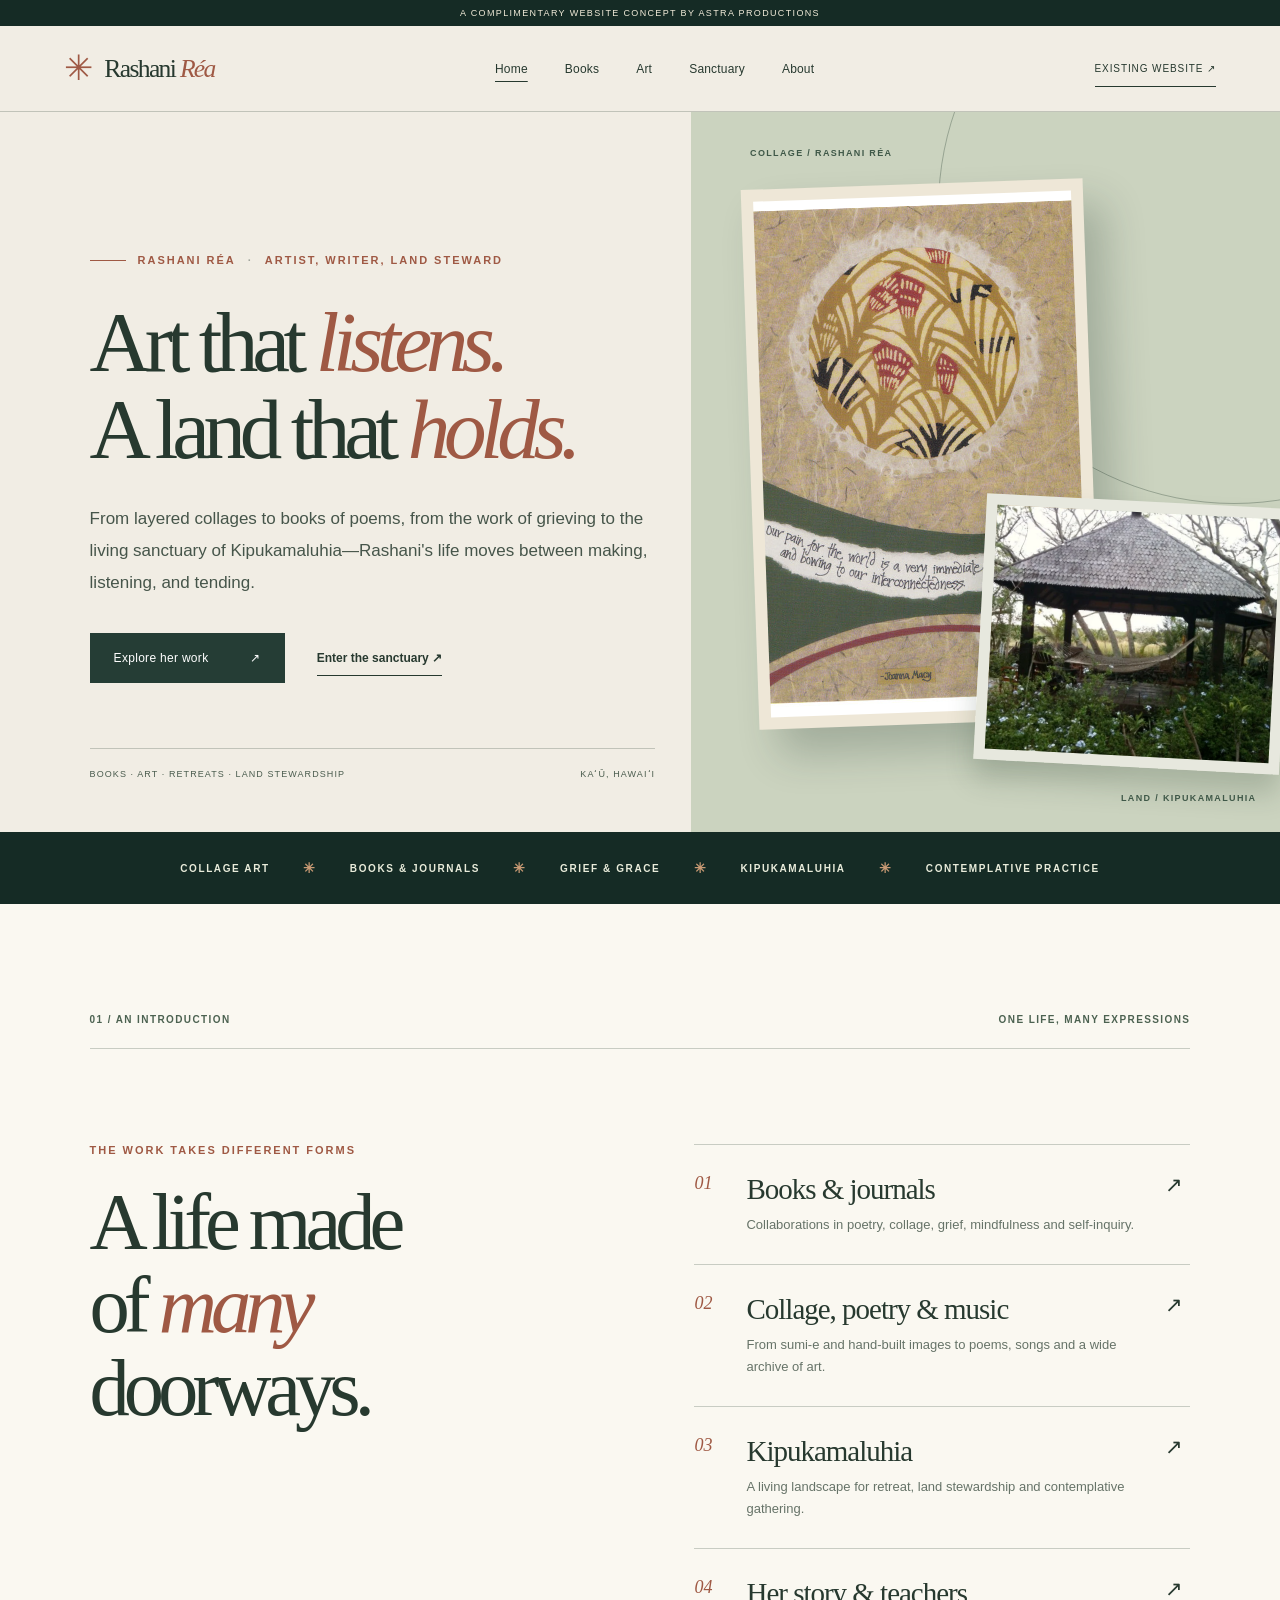
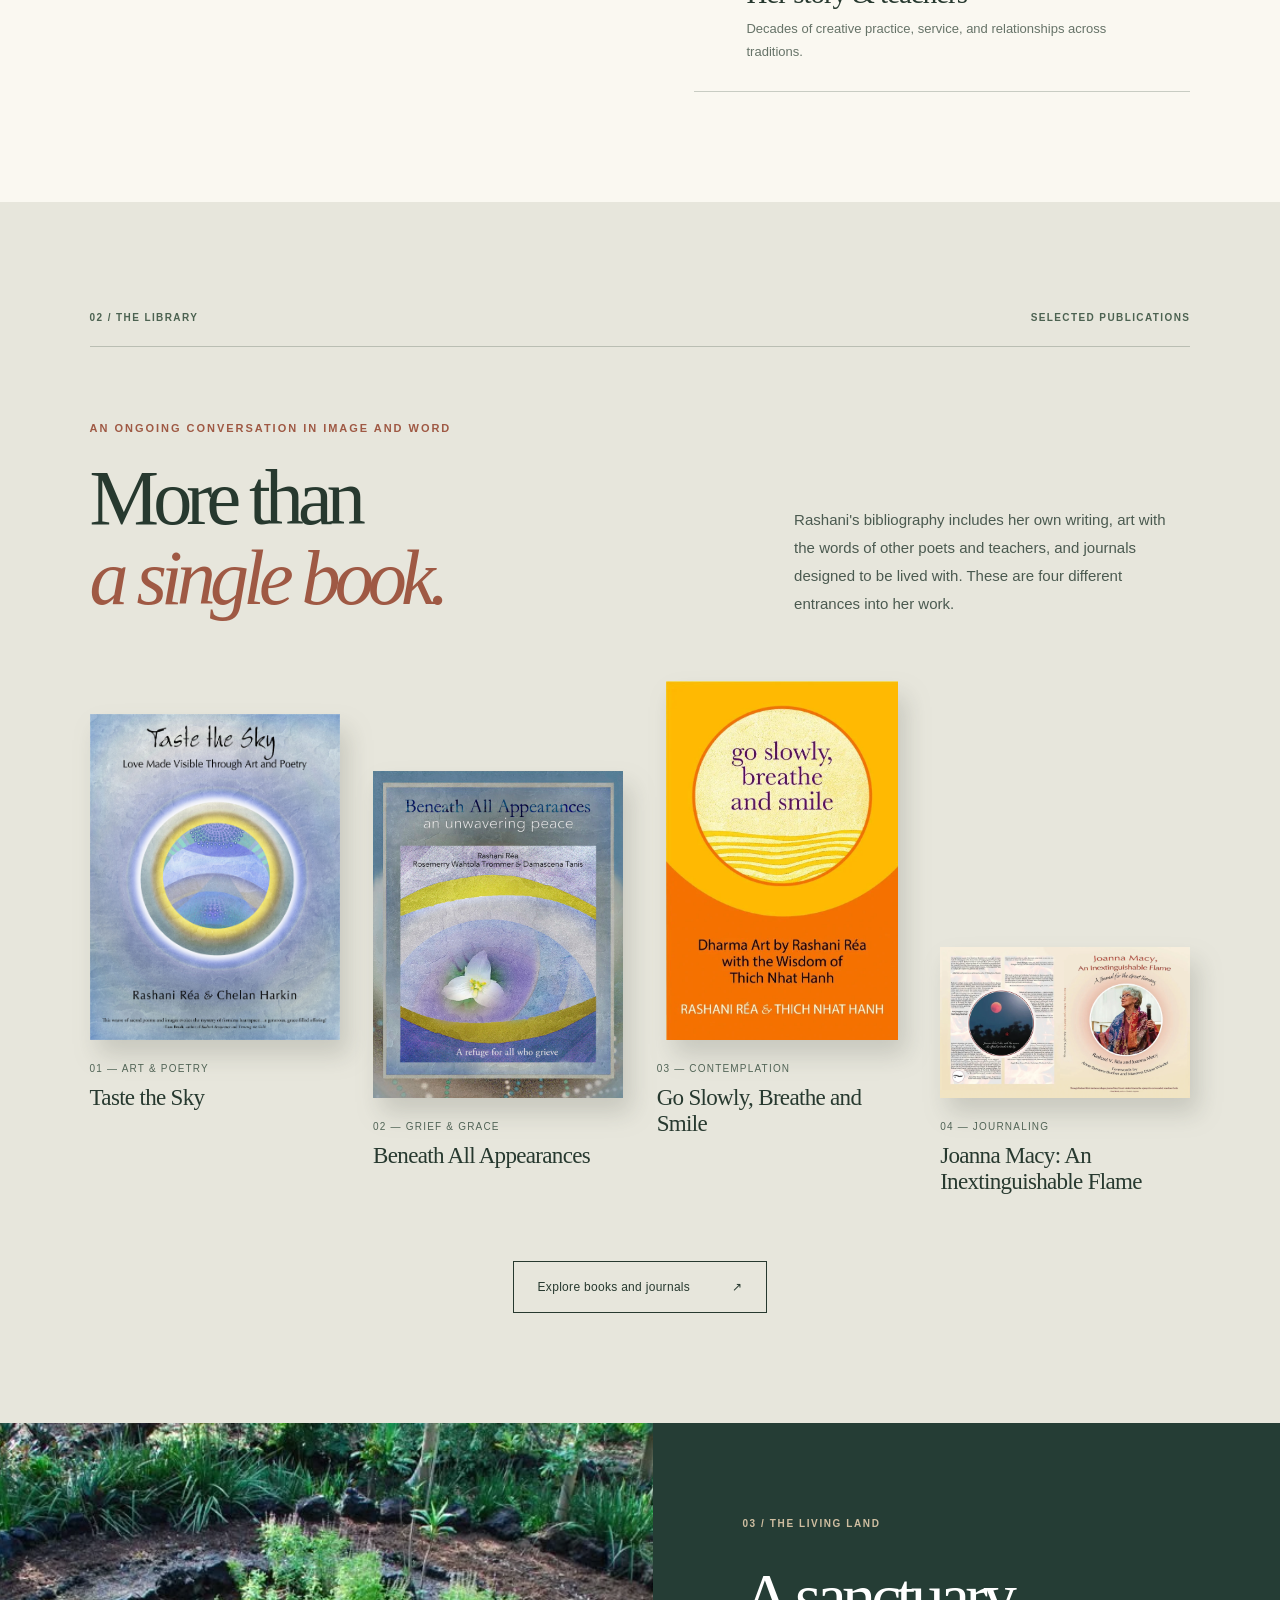
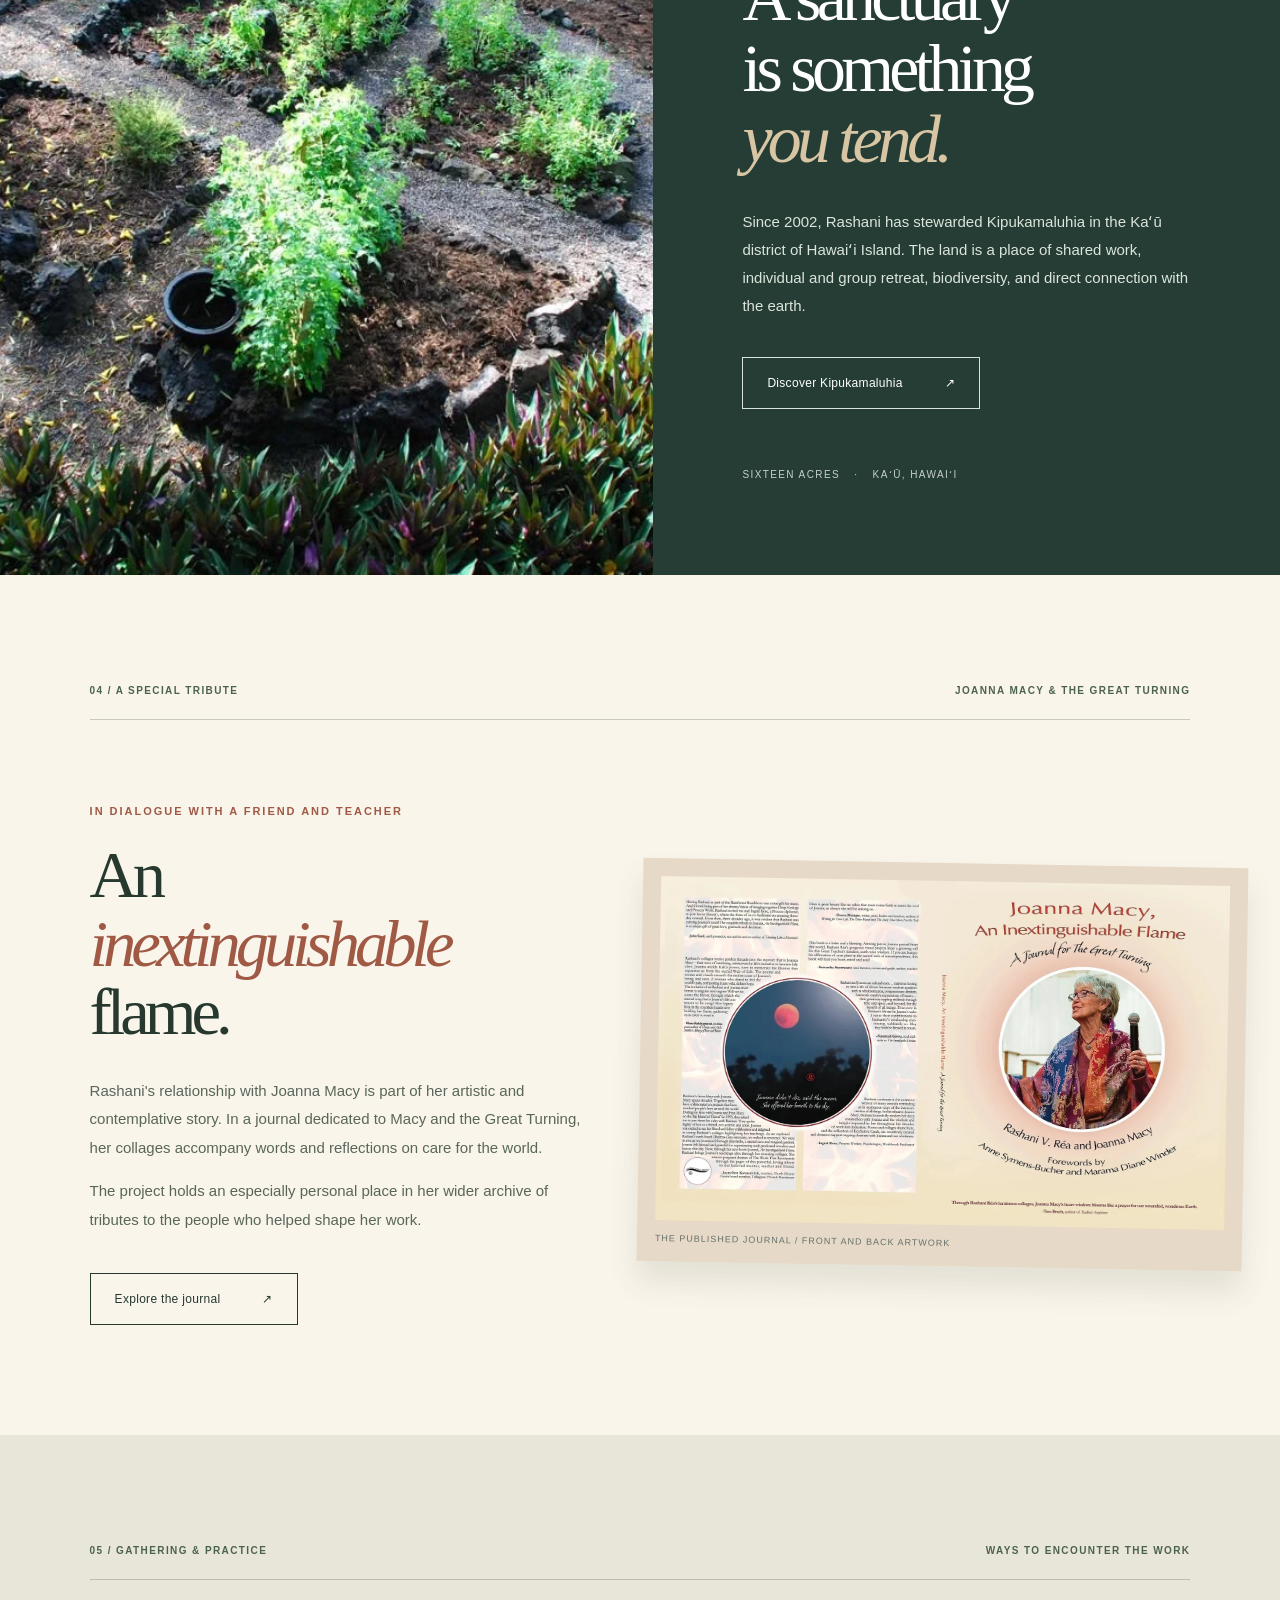
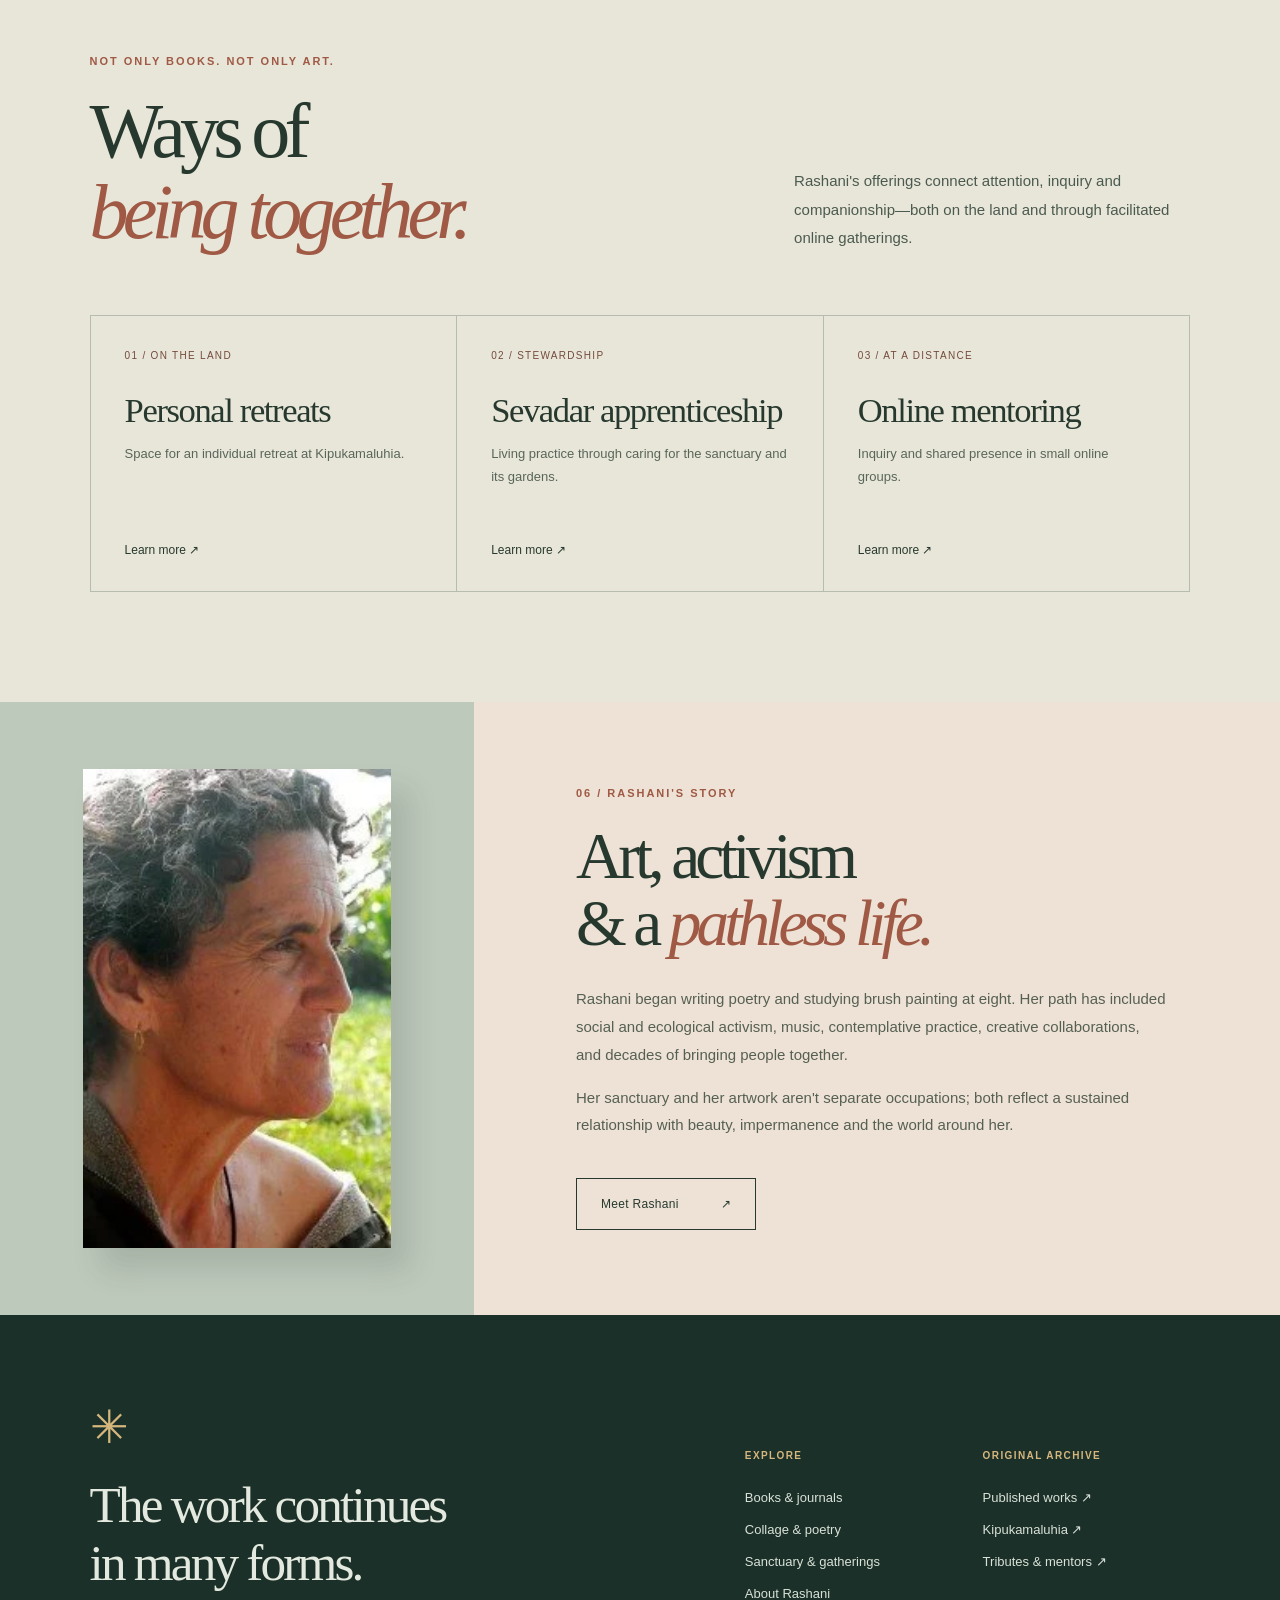
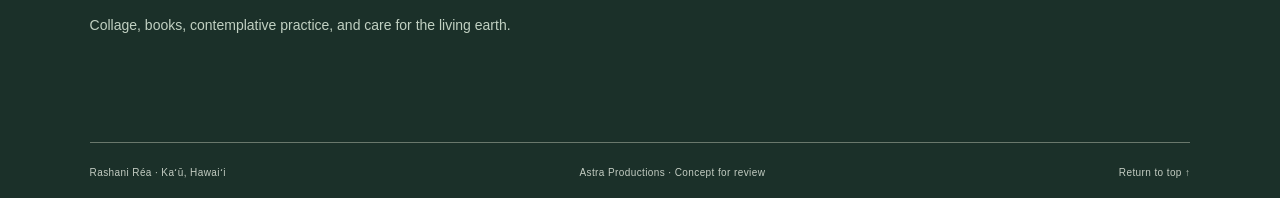
==== commit ece46969: "Expand Rashani website into bespoke five-page creative and sanctuary showcase" ====
--- a/index.html
+++ b/index.html
@@ -1,108 +1,8 @@
-<!doctype html>
-<html lang="en">
-<head>
-<meta charset="utf-8">
-<meta name="viewport" content="width=device-width, initial-scale=1">
-<meta name="robots" content="noindex,nofollow,noarchive">
-<meta name="theme-color" content="#111c40">
-<title>Taste the Sky | Art by Rashani Réa · Poetry by Chelan Harkin</title>
-<meta name="description" content="Enter Taste the Sky, a 104-page collection pairing the collage art of Rashani Réa with poetry by Chelan Harkin.">
-<meta property="og:type" content="website"><meta property="og:title" content="Taste the Sky | Rashani Réa & Chelan Harkin"><meta property="og:description" content="A book of image and word. Collage art by Rashani Réa, poetry by Chelan Harkin."><meta property="og:image" content="https://rashani-website.pages.dev/assets/taste-the-sky-cover.jpg"><meta property="og:image:alt" content="Cover of Taste the Sky by Rashani Réa and Chelan Harkin">
-<link rel="icon" type="image/svg+xml" href="assets/favicon.svg">
-<link rel="icon" type="image/png" sizes="32x32" href="assets/favicon-32.png">
-<link rel="apple-touch-icon" href="assets/apple-touch-icon.png">
-<link rel="stylesheet" href="styles.css">
-</head>
-<body>
-<a class="skip" href="#main">Skip to the book</a>
-<div class="concept">An Astra Productions homepage concept</div>
-<header class="site-head">
-  <a class="site-title" href="#top"><span class="symbol" aria-hidden="true">◉</span><span>Taste the Sky</span></a>
-  <nav aria-label="Main navigation"><a href="#the-book">The book</a><a href="#the-poem">The poem</a><a href="#the-art">The art</a><a href="#the-artists">The artists</a><a class="nav-last" href="#find">Find the book <span aria-hidden="true">↗</span></a></nav>
-</header>
-<main id="main">
-  <section class="hero" id="top" aria-labelledby="title">
-    <div class="hero-image" aria-hidden="true"><img src="assets/taste-the-sky-artwork-detail.jpg" alt="" width="1920" height="800" fetchpriority="high"></div>
-    <div class="hero-wash" aria-hidden="true"></div>
-    <div class="hero-content">
-      <p class="hero-overline"><span class="hairline"></span> A meeting of collage art and poetry</p>
-      <h1 id="title"><span>TASTE</span><span>THE <em>SKY</em><span class="period">.</span></span></h1>
-      <p class="hero-descriptor">Love Made Visible Through Art &amp; Poetry</p>
-      <div class="hero-credits"><p><span>Collage art</span><strong>Rashani Réa</strong></p><p><span>Poetry</span><strong>Chelan Harkin</strong></p></div>
-      <a class="hero-arrow" href="#the-book">Enter the collection <span aria-hidden="true">↘</span></a>
-    </div>
-    <div class="hero-meta"><span>Original cover artwork, detail</span><span>Art / word / contemplation</span><span>Scroll to enter ↓</span></div>
-  </section>
-
-  <section class="book-section" id="the-book" aria-labelledby="book-title">
-    <div class="rail"><span>01 / THE BOOK</span><span>ONE COLLECTION · TWO ARTISTS</span></div>
-    <div class="book-layout">
-      <div class="book-image-frame"><img class="book-cover" src="assets/taste-the-sky-cover.jpg" alt="Published cover of Taste the Sky: Love Made Visible Through Art & Poetry, featuring Rashani Réa's circular blue-and-gold collage" width="1178" height="1536" loading="eager"><p>The published cover · <span>Rashani Réa &amp; Chelan Harkin</span></p></div>
-      <div class="book-text">
-        <p class="eyebrow">An invitation to look, then look again</p>
-        <h2 id="book-title">Not only<br>read.<br><i>Behold.</i></h2>
-        <p class="book-first">In <cite>Taste the Sky</cite>, images and words are not competing for attention. Rashani Réa’s collage art and Chelan Harkin’s poetry meet in a 104-page collection that asks us to spend time with both.</p>
-        <p>These are two distinct artistic practices brought into one book: the hand-built language of collage alongside poems about love, vulnerability, and the sacred.</p>
-        <div class="book-facts"><span>Collage & poetry</span><span>104 pages</span><span>Xlibris edition · 2022</span></div>
-      </div>
-    </div>
-  </section>
-
-  <section class="poem-section" id="the-poem" aria-labelledby="poem-title">
-    <div class="poem-header"><span>02 / A VOICE FROM THE BOOK</span><span>A moment in Chelan Harkin's poetry</span></div>
-    <div class="poem-grid">
-      <div class="poem-content">
-        <p class="small-gold">Words from the published collection</p>
-        <h2 id="poem-title">“More often<br>than not…”</h2>
-        <blockquote>
-          <p>anything that can truly reach a heart<br>comes from a heart</p>
-          <footer>— Chelan Harkin, <cite>Taste the Sky</cite></footer>
-        </blockquote>
-        <p class="poem-context">In the poem shared by Science and Nonduality, reaching another heart begins with one that has known its own wounds. That movement from hurt toward expression speaks to the book’s wider contemplative mood.</p>
-        <a class="cream-link" href="https://scienceandnonduality.com/article/taste-the-sky-love-made-visible-through-art-poetry/" target="_blank" rel="noopener noreferrer">Read the published poem and introduction <span aria-hidden="true">↗</span></a>
-      </div>
-      <div class="poem-art">
-        <img src="assets/taste-the-sky-artwork-detail.jpg" alt="Enlarged detail of Rashani Réa's blue, lilac and golden circular collage from the published Taste the Sky cover" width="1920" height="800" loading="lazy">
-        <div class="poem-art-label"><span>A closer look</span><span>From the published cover artwork</span></div>
-      </div>
-    </div>
-  </section>
-
-  <section class="practice-section" id="the-art" aria-labelledby="practice-title">
-    <div class="section-rail dark-rail"><span>03 / THE ARTIST'S HAND</span><span>FROM RASHANI'S WIDER COLLAGE PRACTICE</span></div>
-    <div class="practice-intro">
-      <h2 id="practice-title">The words<br>become <em>part</em><br>of the image.</h2>
-      <div class="practice-prose"><p>Rashani’s work with collage and calligraphy began long before <cite>Taste the Sky</cite>. In her broader body of work, other people’s words often live directly inside her compositions—handwritten, framed, layered, and held in color.</p><p>The selections below come from her homage to family, mentors and friends—an archive of images in conversation with voices that have shaped her life.</p></div>
-    </div>
-    <div class="gallery-layout">
-      <figure class="gallery-joanna"><div class="art-paper"><img src="assets/rashani-joanna-macy.jpg" alt="Rashani's collage with Joanna Macy's words, showing a circle of stylized plants and handwritten text" width="600" height="840" loading="lazy"></div><figcaption><span class="caption-index">I / A LIFE IN COLLAGE</span><strong>With words by Joanna Macy</strong><small>From Rashani’s homage to mentors and friends</small></figcaption></figure>
-      <figure class="gallery-unborn"><div class="art-paper"><img src="assets/rashani-the-unborn.jpg" alt="Rashani's blue-and-earth collage featuring a handwritten reflection by Roshi Sôun" width="600" height="840" loading="lazy"></div><figcaption><span class="caption-index">II / A LIFE IN COLLAGE</span><strong>With words by Roshi Sôun</strong><small>From Rashani’s homage to mentors and friends</small></figcaption></figure>
-    </div>
-    <p class="gallery-bottom">A practice of gathering image, word, and lived experience.</p>
-  </section>
-
-  <section class="dawn-section" id="the-introduction" aria-labelledby="dawn-title">
-    <div class="section-rail"><span>04 / THE INTRODUCTION</span><span>FROM RASHANI'S OWN WORDS</span></div>
-    <div class="dawn-grid">
-      <div class="dawn-left"><p class="dawn-time">Before sunrise <span class="clock-mark">✳</span></p><h2 id="dawn-title">A morning<br>that opens<br><i>into a question.</i></h2></div>
-      <div class="dawn-right"><p>Rashani begins the published introduction to <cite>Taste the Sky</cite> at her laptop before dawn. A message from theologian Matthew Fox shifts her attention toward creation spirituality, grief, and what it means to live without a prescribed path.</p><div class="dawn-notes"><div><span>01</span><strong>Land, wind, sea &amp; fire</strong><p>She reflects on creation spirituality and the natural world.</p></div><div><span>02</span><strong>Grief &amp; opening</strong><p>She recounts a profound loss in childhood and its lasting place in her contemplative life.</p></div><div><span>03</span><strong>A pathless land</strong><p>Her introduction returns to Jiddu Krishnamurti’s understanding of truth as a pathless land.</p></div></div></div>
-    </div>
-  </section>
-
-  <section class="artist-section" id="the-artists" aria-labelledby="artist-title">
-    <div class="section-rail dark-rail"><span>05 / THE COLLABORATORS</span><span>ART · POETRY</span></div>
-    <h2 id="artist-title">Two artists.<br><i>One meeting place.</i></h2>
-    <div class="artist-ledger">
-      <div class="artist-person"><div class="artist-index">01 / VISUAL</div><div><h3>Rashani Réa</h3><p>Artist, writer, and retreat facilitator. She began studying sumi-e brush painting and writing poetry at eight, later developed a lifelong collage practice, and now lives on Hawaiʻi Island.</p></div><span class="artist-role">Collage art</span></div>
-      <div class="artist-person"><div class="artist-index">02 / LITERARY</div><div><h3>Chelan Harkin</h3><p>Poet and co-creator of <cite>Taste the Sky</cite>. Her writing carries the collection's poetic voice, in conversation with Rashani's layered visual language.</p></div><span class="artist-role">Poetry</span></div>
-    </div>
-  </section>
-
-  <section class="end-section" id="find" aria-labelledby="end-title">
-    <div class="end-orbit" aria-hidden="true"><img src="assets/taste-the-sky-artwork-detail.jpg" alt="" width="1920" height="800" loading="lazy"></div>
-    <div class="end-copy"><p class="end-eyebrow">A collection to return to</p><h2 id="end-title">Taste the <i>Sky</i></h2><p>Love Made Visible Through Art &amp; Poetry</p><a class="buy-link" href="https://www.xlibris.com/en/bookstore/bookdetails/843809-taste-the-sky" target="_blank" rel="noopener noreferrer">Find the book at Xlibris <span aria-hidden="true">↗</span></a><p class="end-credits">Rashani Réa / Collage Art <span>·</span> Chelan Harkin / Poetry</p></div>
-  </section>
-</main>
-<footer class="footer"><span>© 2026 Astra Productions</span><a href="https://www.rashani.com/" target="_blank" rel="noopener noreferrer">Explore Rashani’s existing website ↗</a><a href="#top">Back to the beginning ↑</a></footer>
-</body>
-</html>+<!doctype html><html lang="en"><head><meta charset="utf-8"><meta name="viewport" content="width=device-width,initial-scale=1"><meta name="robots" content="noindex,nofollow,noarchive"><meta name="theme-color" content="#f0ede5"><title>Art, Writing & Kipukamaluhia Sanctuary | Rashani Réa</title><meta name="description" content="Explore Rashani Réa's collage art, books and journals, contemplative practice and her Kipukamaluhia sanctuary in Kaʻū, Hawaiʻi."><meta property="og:type" content="website"><meta property="og:title" content="Art, Writing & Kipukamaluhia Sanctuary | Rashani Réa"><meta property="og:description" content="Explore Rashani Réa's collage art, books and journals, contemplative practice and her Kipukamaluhia sanctuary in Kaʻū, Hawaiʻi."><meta property="og:image" content="https://rashani-website.pages.dev/assets/taste-the-sky-cover.jpg"><link rel="icon" href="assets/favicon.svg" type="image/svg+xml"><link rel="apple-touch-icon" href="assets/apple-touch-icon.png"><link rel="stylesheet" href="styles.css" /></head><body><a class="skip" href="#main">Skip to content</a><div class="preview">A complimentary website concept by Astra Productions</div><header class="header" id="top"><a class="brand" href="index.html" aria-label="Rashani Réa home"><span class="brand-sun" aria-hidden="true">✳</span><span>Rashani <em>Réa</em></span></a><nav class="mainnav" aria-label="Main navigation"><a href="index.html" aria-current="page">Home</a><a href="books.html" >Books</a><a href="art.html" >Art</a><a href="sanctuary.html" >Sanctuary</a><a href="about.html" >About</a></nav><details class="mobile-menu"><summary>Menu <span aria-hidden="true">☰</span></summary><nav aria-label="Mobile navigation"><a href="index.html" aria-current="page">Home</a><a href="books.html" >Books</a><a href="art.html" >Art</a><a href="sanctuary.html" >Sanctuary</a><a href="about.html" >About</a></nav></details><a class="header-action" href="https://www.rashani.com/" target="_blank" rel="noopener noreferrer">Existing website <span aria-hidden="true">↗</span></a></header><main id="main"><section class="hero-home"><div class="hero-copy"><p class="eyebrow"><span class="line-short"></span>Rashani Réa <span class="dot">·</span> Artist, writer, land steward</p><h1>Art that <em>listens.</em><br>A land that <em>holds.</em></h1><p class="hero-desc">From layered collages to books of poems, from the work of grieving to the living sanctuary of Kipukamaluhia—Rashani's life moves between making, listening, and tending.</p><div class="hero-links"><a class="btn-solid" href="books.html">Explore her work<span aria-hidden="true"> ↗</span></a><a class="link-underline" href="sanctuary.html">Enter the sanctuary<span aria-hidden="true"> ↗</span></a></div><div class="hero-footnote"><span>Books · Art · Retreats · Land stewardship</span><span>Kaʻū, Hawaiʻi</span></div></div><div class="hero-media"><div class="hero-work"><img src="assets/rashani-joanna-macy.jpg" alt="Rashani's collage pairing botanical forms with words by Joanna Macy" fetchpriority="high"></div><div class="hero-land"><img src="assets/sanctuary-hale.jpg" alt="Hale Kai, a shelter amid the trees at Kipukamaluhia Sanctuary" fetchpriority="high"></div><span class="media-note note-top">COLLAGE / RASHANI RÉA</span><span class="media-note note-bottom">LAND / KIPUKAMALUHIA</span></div></section>
+<div class="ticker" aria-label="Areas of Rashani's work"><span>COLLAGE ART</span><b>✳</b><span>BOOKS & JOURNALS</span><b>✳</b><span>GRIEF & GRACE</span><b>✳</b><span>KIPUKAMALUHIA</span><b>✳</b><span>CONTEMPLATIVE PRACTICE</span></div>
+<section class="intro-ways section-pad" aria-labelledby="doors"><div class="section-label"><span>01 / AN INTRODUCTION</span><span>One life, many expressions</span></div><div class="doors-layout"><div class="intro-title"><p class="mini-label">The work takes different forms</p><h2 id="doors">A life made<br>of <em>many</em><br>doorways.</h2></div><div class="intro-doors"><a href="books.html"><span>01</span><div><h3>Books & journals</h3><p>Collaborations in poetry, collage, grief, mindfulness and self-inquiry.</p></div><b aria-hidden="true">↗</b></a><a href="art.html"><span>02</span><div><h3>Collage, poetry & music</h3><p>From sumi-e and hand-built images to poems, songs and a wide archive of art.</p></div><b aria-hidden="true">↗</b></a><a href="sanctuary.html"><span>03</span><div><h3>Kipukamaluhia</h3><p>A living landscape for retreat, land stewardship and contemplative gathering.</p></div><b aria-hidden="true">↗</b></a><a href="about.html"><span>04</span><div><h3>Her story & teachers</h3><p>Decades of creative practice, service, and relationships across traditions.</p></div><b aria-hidden="true">↗</b></a></div></div></section>
+<section class="feature-library section-pad" aria-labelledby="feature-books"><div class="section-label"><span>02 / THE LIBRARY</span><span>Selected publications</span></div><div class="section-heading"><div><p class="mini-label">An ongoing conversation in image and word</p><h2 id="feature-books">More than<br><em>a single book.</em></h2></div><p>Rashani's bibliography includes her own writing, art with the words of other poets and teachers, and journals designed to be lived with. These are four different entrances into her work.</p></div><div class="book-display"><a class="feature-book" href="books.html"><img src="assets/taste-the-sky-cover.jpg" alt="Taste the Sky cover" loading="lazy"><span>01 — Art & poetry</span><strong>Taste the Sky</strong></a><a class="feature-book rise" href="books.html"><img src="assets/book-beneath.jpg" alt="Beneath All Appearances cover" loading="lazy"><span>02 — Grief & grace</span><strong>Beneath All Appearances</strong></a><a class="feature-book" href="books.html"><img src="assets/book-go-slowly.jpg" alt="Go Slowly, Breathe and Smile cover" loading="lazy"><span>03 — Contemplation</span><strong>Go Slowly, Breathe and Smile</strong></a><a class="feature-book rise" href="books.html#journals"><img src="assets/book-joanna-journal.jpg" alt="Cover and reverse of Joanna Macy, An Inextinguishable Flame" loading="lazy"><span>04 — Journaling</span><strong>Joanna Macy: An Inextinguishable Flame</strong></a></div><div class="section-end"><a class="btn-outline" href="books.html">Explore books and journals<span aria-hidden="true"> ↗</span></a></div></section>
+<section class="sanctuary-panel" aria-labelledby="sanctuary-teaser"><div class="sanctuary-photo"><img src="assets/sanctuary-garden.jpg" loading="lazy" alt="The curved stone-edged gardens at Kipukamaluhia Sanctuary"></div><div class="sanctuary-teaser"><span class="small-light">03 / THE LIVING LAND</span><h2 id="sanctuary-teaser">A sanctuary<br>is something<br><em>you tend.</em></h2><p>Since 2002, Rashani has stewarded Kipukamaluhia in the Kaʻū district of Hawaiʻi Island. The land is a place of shared work, individual and group retreat, biodiversity, and direct connection with the earth.</p><a class="light-button" href="sanctuary.html">Discover Kipukamaluhia<span aria-hidden="true"> ↗</span></a><div class="land-detail">SIXTEEN ACRES <span>·</span> KAʻŪ, HAWAIʻI</div></div></section>
+<section class="joanna-section section-pad" aria-labelledby="joanna-title"><div class="section-label"><span>04 / A SPECIAL TRIBUTE</span><span>Joanna Macy & the Great Turning</span></div><div class="joanna-layout"><div class="joanna-copy"><p class="mini-label">In dialogue with a friend and teacher</p><h2 id="joanna-title">An<br><em>inextinguishable</em><br>flame.</h2><p>Rashani's relationship with Joanna Macy is part of her artistic and contemplative story. In a journal dedicated to Macy and the Great Turning, her collages accompany words and reflections on care for the world.</p><p>The project holds an especially personal place in her wider archive of tributes to the people who helped shape her work.</p><a class="btn-outline" href="books.html#joanna">Explore the journal<span aria-hidden="true"> ↗</span></a></div><div class="joanna-spread"><img src="assets/book-joanna-journal.jpg" alt="Full wraparound artwork for Joanna Macy: An Inextinguishable Flame, showing Joanna Macy's portrait and moonlit imagery" loading="lazy"><span>THE PUBLISHED JOURNAL / FRONT AND BACK ARTWORK</span></div></div></section>
+<section class="gather-section section-pad"><div class="section-label"><span>05 / GATHERING & PRACTICE</span><span>Ways to encounter the work</span></div><div class="section-heading"><div><p class="mini-label">Not only books. Not only art.</p><h2>Ways of<br><em>being together.</em></h2></div><p>Rashani's offerings connect attention, inquiry and companionship—both on the land and through facilitated online gatherings.</p></div><div class="offerings"><a href="sanctuary.html#personal"><span>01 / ON THE LAND</span><h3>Personal retreats</h3><p>Space for an individual retreat at Kipukamaluhia.</p><b>Learn more ↗</b></a><a href="sanctuary.html#apprenticeship"><span>02 / STEWARDSHIP</span><h3>Sevadar apprenticeship</h3><p>Living practice through caring for the sanctuary and its gardens.</p><b>Learn more ↗</b></a><a href="sanctuary.html#online"><span>03 / AT A DISTANCE</span><h3>Online mentoring</h3><p>Inquiry and shared presence in small online groups.</p><b>Learn more ↗</b></a></div></section>
+<section class="person-section"><div class="person-photo"><img src="assets/portrait.jpg" alt="Portrait of Rashani Réa from her official biography" loading="lazy"></div><div class="person-copy"><p class="mini-label">06 / RASHANI'S STORY</p><h2>Art, activism<br>& a <em>pathless life.</em></h2><p>Rashani began writing poetry and studying brush painting at eight. Her path has included social and ecological activism, music, contemplative practice, creative collaborations, and decades of bringing people together.</p><p>Her sanctuary and her artwork aren't separate occupations; both reflect a sustained relationship with beauty, impermanence and the world around her.</p><a class="btn-outline" href="about.html">Meet Rashani<span aria-hidden="true"> ↗</span></a></div></section></main><footer class="footer"><div class="footer-top"><div><span class="footer-symbol" aria-hidden="true">✳</span><h2>The work continues<br>in many forms.</h2><p>Collage, books, contemplative practice, and care for the living earth.</p></div><div class="footer-links"><div><strong>Explore</strong><a href="books.html">Books & journals</a><a href="art.html">Collage & poetry</a><a href="sanctuary.html">Sanctuary & gatherings</a><a href="about.html">About Rashani</a></div><div><strong>Original archive</strong><a href="https://www.rashani.com/recent-books" target="_blank" rel="noopener noreferrer">Published works ↗</a><a href="https://www.rashani.com/kipukamaluhia" target="_blank" rel="noopener noreferrer">Kipukamaluhia ↗</a><a href="https://www.rashani.com/about/homage-to-my-family-mentors-friends" target="_blank" rel="noopener noreferrer">Tributes & mentors ↗</a></div></div></div><div class="footer-bottom"><span>Rashani Réa · Kaʻū, Hawaiʻi</span><span>Astra Productions · Concept for review</span><a href="#top">Return to top ↑</a></div></footer><script src="main.js" defer></script></body></html>
--- a/styles.css
+++ b/styles.css
@@ -1,140 +1,27 @@
-:root{--night:#111b3e;--midnight:#142b57;--navy:#233960;--blue:#365b9f;--ice:#dce8ef;--milk:#f5f4f0;--paper:#ede9df;--ochre:#e3c96f;--ink:#252b35;--fine:#666a6a;--serif:"Iowan Old Style","Baskerville","Palatino Linotype",Georgia,serif;--sans:"Trebuchet MS","Segoe UI",Arial,sans-serif}
-*{box-sizing:border-box}
-html{scroll-behavior:smooth;scroll-padding-top:80px}
-body{margin:0;color:var(--ink);background:var(--paper);font-family:var(--sans);-webkit-font-smoothing:antialiased}
-a{color:inherit}a:focus-visible,summary:focus-visible{outline:3px solid var(--ochre);outline-offset:5px}img{display:block;max-width:100%}
-.skip{position:absolute;z-index:100;top:-100px;left:20px;padding:15px;background:white;color:#111;}.skip:focus{top:12px}
-.concept{background:#0b122b;color:#f3f5fb;text-align:center;padding:8px 10px;text-transform:uppercase;font-size:9px;letter-spacing:.2em;position:relative;z-index:12}
-.site-head{position:absolute;z-index:10;top:28px;left:0;right:0;display:flex;justify-content:space-between;align-items:center;padding:24px clamp(25px,4.3vw,80px);border-bottom:1px solid rgba(255,255,255,.32);color:#fff}
-.site-title{display:flex;gap:12px;align-items:center;font-family:var(--serif);font-size:clamp(18px,1.7vw,25px);font-weight:600;text-decoration:none;letter-spacing:-.04em;white-space:nowrap}.symbol{font-size:30px;color:var(--ochre);font-family:Georgia,serif;line-height:1}
-.site-head nav{display:flex;align-items:center;gap:clamp(17px,2.7vw,50px)}
-.site-head nav a{font-size:11px;letter-spacing:.035em;text-decoration:none;white-space:nowrap}.site-head nav a:hover{color:var(--ochre)}
-.site-head .nav-last{border:1px solid rgba(255,255,255,.6);padding:13px 18px}.nav-last span{margin-left:15px}
-.hero{position:relative;min-height:780px;height:min(860px,95vh);color:#fff;background:var(--night);isolation:isolate;overflow:hidden;display:flex;align-items:center}
-.hero-image{position:absolute;z-index:-3;inset:0;overflow:hidden}.hero-image img{width:100%;height:100%;object-fit:cover;object-position:center;filter:saturate(1.15) contrast(1.08);transform:scale(1.07)}
-.hero-wash{position:absolute;z-index:-2;inset:0;background:linear-gradient(90deg,rgba(12,18,50,.95) 0%,rgba(16,26,58,.9) 27%,rgba(18,36,76,.5) 54%,rgba(16,31,71,.06) 83%),linear-gradient(0deg,rgba(11,17,45,.8),transparent 32%)}
-.hero-content{padding:125px 20px 100px clamp(35px,7vw,140px);max-width:1100px}
-.hero-overline{font-size:11px;letter-spacing:.19em;text-transform:uppercase;display:flex;gap:17px;align-items:center;color:#e0e8ee;margin-bottom:42px}.hairline{height:1px;width:38px;background:var(--ochre)}
-.hero h1{margin:0;font-family:var(--serif);font-weight:400;font-size:clamp(93px,10.6vw,180px);letter-spacing:-.082em;line-height:.87;text-shadow:0 0 35px rgba(3,7,25,.16)}
-.hero h1>span{display:block}.hero h1 em{font-weight:400;color:var(--ochre);letter-spacing:-.06em}.period{color:var(--ochre);margin-left:-.03em}
-.hero-descriptor{margin:28px 0 0;font:italic clamp(20px,2.4vw,34px) var(--serif);letter-spacing:-.025em;color:#fbfaf5}
-.hero-credits{display:flex;gap:42px;margin:43px 0 35px}.hero-credits p{margin:0;display:flex;flex-direction:column;gap:8px}.hero-credits span{font-size:10px;text-transform:uppercase;letter-spacing:.17em;color:#ccd5e3}.hero-credits strong{font:normal 22px var(--serif)}.hero-credits p+p{border-left:1px solid #91a4c2;padding-left:35px}
-.hero-arrow{border-bottom:1px solid #f6f3e7;text-decoration:none;font-size:11px;letter-spacing:.08em;text-transform:uppercase;display:inline-flex;align-items:center;gap:58px;padding:12px 0}.hero-arrow span{font-size:20px}.hero-arrow:hover{color:var(--ochre);border-color:var(--ochre)}
-.hero-meta{position:absolute;bottom:0;left:0;right:0;padding:20px clamp(35px,5vw,80px);display:flex;align-items:center;justify-content:space-between;gap:12px;border-top:1px solid rgba(255,255,255,.3);font-size:9px;letter-spacing:.15em;text-transform:uppercase;color:#e7edf4}
-.rail,.section-rail,.poem-header{display:flex;justify-content:space-between;align-items:center;gap:30px;font-size:10px;letter-spacing:.18em;font-weight:600;text-transform:uppercase}
-.rail{padding:35px 0;border-bottom:1px solid rgba(20,32,67,.18);color:#3b476a}.section-rail{padding-bottom:26px;border-bottom:1px solid rgba(255,255,255,.22);color:#d2dced}.section-rail.dark-rail{color:#5d647b;border-color:rgba(26,35,57,.22)}
-.book-section{background:#e5ebed;padding:0 clamp(30px,7.3vw,135px) 120px}
-.book-layout{display:grid;grid-template-columns:.9fr 1.1fr;gap:clamp(50px,8vw,140px);align-items:center;padding-top:90px}
-.book-image-frame{max-width:500px;position:relative;justify-self:center;background:#bdcee0;padding:15px 15px 5px;border:1px solid rgba(17,27,62,.22)}
-.book-cover{width:min(100%,450px);height:auto;object-fit:cover}
-.book-image-frame>p{display:flex;gap:12px;justify-content:space-between;flex-wrap:wrap;text-transform:uppercase;font-size:9px;letter-spacing:.09em;margin:15px 0 8px;color:#2b3652}
-.eyebrow,.small-gold{font-size:10px;letter-spacing:.16em;text-transform:uppercase;font-weight:bold;color:#4b5b74}
-.book-text h2{font:normal clamp(66px,7vw,119px)/.91 var(--serif);letter-spacing:-.075em;margin:32px 0 42px;color:var(--night)}.book-text h2 i{font-weight:400;color:#5673a8}
-.book-text p:not(.eyebrow){font-size:16px;max-width:520px;line-height:1.9;color:#3f4d65;margin:0 0 18px}.book-text p.book-first{font-size:19px;line-height:1.75;color:#172b4f}
-.book-facts{margin-top:40px;border-top:1px solid #afbecb;padding-top:25px;display:flex;gap:18px;flex-wrap:wrap;font-size:10px;text-transform:uppercase;letter-spacing:.08em;color:#45536f}.book-facts span+span:before{content:'·';margin-right:18px;color:#6b81a8}
-.poem-section{background:#0e204b;color:#f4f5f8;padding:42px 0 0}
-.poem-header{margin:0 clamp(30px,7.3vw,135px);padding-bottom:24px;border-bottom:1px solid #596a90;color:#c3d3e6}
-.poem-grid{display:grid;grid-template-columns:53% 47%;min-height:730px}
-.poem-content{padding:100px 7vw 100px clamp(30px,9vw,165px);display:flex;flex-direction:column;align-items:flex-start}
-.small-gold{color:var(--ochre);margin:0 0 28px}
-.poem-content h2{font:normal clamp(59px,5.5vw,98px)/1 var(--serif);letter-spacing:-.065em;margin:0 0 36px}.poem-content h2::first-letter{color:var(--ochre)}
-.poem-content blockquote{margin:0 0 26px;border-left:2px solid var(--ochre);padding-left:28px}
-.poem-content blockquote p{font:italic clamp(21px,2.25vw,34px)/1.38 var(--serif);letter-spacing:-.02em;margin:0}
-.poem-content blockquote footer{font-size:11px;margin-top:23px;letter-spacing:.05em;color:#c0cbe0}
-.poem-context{font-size:14px;line-height:1.85;color:#c8d7ec;max-width:540px;margin:0 0 36px}
-.cream-link{font-size:11px;color:white;text-decoration:none;border-bottom:1px solid var(--ochre);padding:10px 0;display:flex;align-items:center;gap:30px;letter-spacing:.02em}.cream-link:hover{color:var(--ochre)}
-.poem-art{position:relative;overflow:hidden;background:#9eb1da;min-height:680px}.poem-art img{height:100%;width:100%;object-fit:cover;object-position:58% center;position:absolute;inset:0}
-.poem-art-label{position:absolute;inset:auto 0 0;display:flex;justify-content:space-between;gap:12px;padding:20px 25px;background:linear-gradient(0deg,#172653d9,transparent);font-size:9px;text-transform:uppercase;letter-spacing:.11em}
-.practice-section{background:var(--milk);padding:100px clamp(30px,7.3vw,135px) 110px}
-.practice-intro{display:grid;grid-template-columns:1.12fr .88fr;gap:10%;padding:85px 0 75px}
-.practice-intro h2{font:normal clamp(55px,6.1vw,101px)/1 var(--serif);letter-spacing:-.07em;margin:0;color:#1b2b4a}.practice-intro h2 em{font-weight:400;color:#4a6b99}
-.practice-prose{padding-top:15px;max-width:515px}.practice-prose p{font-size:16px;line-height:1.88;margin:0 0 20px;color:#515760}
-.gallery-layout{display:grid;grid-template-columns:1fr .85fr;column-gap:clamp(36px,9vw,165px);align-items:start}
-.gallery-layout figure{margin:0}.gallery-layout .gallery-joanna{max-width:470px}.gallery-layout .gallery-unborn{max-width:405px;margin-top:125px;justify-self:end}
-.art-paper{padding:16px;background:#e6e3d8;border:1px solid #c6cad4}.art-paper img{width:100%;height:auto;object-fit:contain}
-.gallery-layout figcaption{border-top:1px solid #b8bcc6;margin-top:18px;padding:17px 0 0;display:flex;flex-direction:column;gap:8px}
-.caption-index{font-size:9px;letter-spacing:.17em;color:#4b5770}.gallery-layout figcaption strong{font:normal clamp(22px,2.2vw,33px) var(--serif);color:#233659}.gallery-layout figcaption small{font-size:11px;color:#687080}
-.gallery-bottom{margin:100px 0 0;text-align:center;font:italic clamp(19px,2.3vw,33px) var(--serif);color:#536783}
-.dawn-section{background:#334e7f;color:#f8fafc;padding:85px clamp(30px,7.3vw,135px) 125px}
-.dawn-grid{display:grid;grid-template-columns:1.08fr .92fr;gap:12%;padding-top:90px;align-items:start}
-.dawn-time{margin:0 0 20px;color:#e5d7a7;font-size:11px;letter-spacing:.15em;text-transform:uppercase}.clock-mark{padding-left:12px;font-size:20px}
-.dawn-left h2{font:normal clamp(58px,6.2vw,110px)/1.03 var(--serif);letter-spacing:-.075em;margin:0}.dawn-left h2 i{font-weight:400;color:#e4d18c}
-.dawn-right>p{font-size:18px;line-height:1.82;margin:0 0 45px;color:#f0f3f9;max-width:610px}
-.dawn-notes{border-top:1px solid #8092ba}.dawn-notes>div{padding:22px 0;border-bottom:1px solid #8092ba;display:grid;grid-template-columns:38px 1fr;gap:5px 13px;align-items:baseline}
-.dawn-notes span{font:italic 15px var(--serif);color:#e4d18c;grid-row:span 2}.dawn-notes strong{font:normal 27px var(--serif);letter-spacing:-.025em}.dawn-notes p{margin:0;grid-column:2;font-size:13px;line-height:1.7;color:#d0dbf1}
-.artist-section{background:#ede9df;padding:95px clamp(30px,7.3vw,135px) 135px}
-.artist-section>h2{font:normal clamp(62px,7vw,119px)/.98 var(--serif);letter-spacing:-.07em;color:#203054;margin:88px 0 73px}.artist-section>h2 i{font-weight:400;color:#5776a3}
-.artist-ledger{border-top:1px solid #a7adba}.artist-person{display:grid;grid-template-columns:160px 1fr 120px;gap:45px;align-items:start;padding:45px 0;border-bottom:1px solid #a7adba}
-.artist-index{font-size:10px;letter-spacing:.14em;color:#4b5570;padding-top:18px}
-.artist-person h3{font:normal clamp(35px,3.5vw,57px) var(--serif);letter-spacing:-.055em;margin:0 0 10px;color:#26375d}.artist-person p{font-size:15px;line-height:1.8;max-width:650px;margin:0;color:#535d70}.artist-role{text-align:right;font-size:10px;letter-spacing:.15em;text-transform:uppercase;padding-top:18px;color:#596789}
-.end-section{position:relative;isolation:isolate;min-height:670px;display:grid;place-items:center;text-align:center;color:white;overflow:hidden;background:#151f4a;padding:110px 30px}
-.end-orbit{position:absolute;inset:0;z-index:-2;opacity:.45}.end-orbit img{width:100%;height:100%;object-fit:cover;filter:brightness(.59) saturate(.9)}
-.end-section:before{content:'';position:absolute;inset:0;z-index:-1;background:radial-gradient(circle at center,rgba(16,32,75,.45),rgba(8,14,38,.92) 86%)}
-.end-copy{position:relative;z-index:1}.end-eyebrow{font-size:11px;letter-spacing:.2em;text-transform:uppercase;color:#e6d590;margin:0 0 33px}
-.end-copy h2{font:normal clamp(73px,9vw,151px)/1 var(--serif);letter-spacing:-.085em;margin:0}.end-copy h2 i{font-weight:400;color:#e6d590}
-.end-copy>p:not(.end-eyebrow):not(.end-credits){font:italic clamp(19px,2vw,28px) var(--serif);margin:10px 0 38px}
-.buy-link{display:inline-flex;background:#e7d38e;color:#111e40;gap:45px;padding:19px 27px;text-decoration:none;font-weight:bold;font-size:12px;align-items:center}.buy-link:hover{background:white}
-.end-credits{font-size:10px;letter-spacing:.08em;color:#e2eafa;margin:39px 0 0}.end-credits span{margin:0 10px;color:#dfcf8e}
-.footer{padding:27px clamp(30px,5vw,80px);background:#0d1533;color:#d4ddeb;display:flex;gap:25px;align-items:center;justify-content:space-between;flex-wrap:wrap;font-size:11px}
-.footer a{text-decoration:none}.footer a:hover{color:#e5d08a}
-@media(max-width:1100px){
-.site-head{padding:22px 35px}.site-head nav{gap:17px}.site-head nav a{font-size:10px}.hero h1{font-size:clamp(85px,11vw,140px)}
-.book-section{padding:0 5vw 95px}.book-layout{gap:7%;padding-top:65px}.book-text h2{font-size:clamp(64px,8vw,92px)}
-.poem-header{margin:0 5vw}.poem-content{padding:75px 4vw 80px 5vw}.poem-content h2{font-size:clamp(52px,6vw,75px)}
-.practice-section,.dawn-section,.artist-section{padding-left:5vw;padding-right:5vw}
-}
-@media(max-width:760px){
-html{scroll-padding-top:50px}
-.site-head{top:28px;align-items:center;padding:18px 22px}.site-title{font-size:21px}.site-head nav a:not(.nav-last){display:none}.site-head .nav-last{padding:12px;font-size:10px}.nav-last span{margin-left:5px}
-.hero{height:auto;min-height:810px;align-items:flex-end;padding-bottom:84px}
-.hero-image img{object-position:57% center;filter:saturate(1.09) brightness(.85)}
-.hero-wash{background:linear-gradient(0deg,#0c173cea 1%,#0e1e4ed1 43%,#142b6599 76%,#152f6e3d 100%)}
-.hero-content{padding:0 24px 46px;width:100%}
-.hero-overline{font-size:9px;letter-spacing:.1em;margin-bottom:24px;max-width:300px}
-.hero h1{font-size:clamp(74px,16vw,121px);line-height:.92;letter-spacing:-.075em}
-.hero-descriptor{font-size:21px;line-height:1.3;margin-top:25px}
-.hero-credits{gap:23px;margin:32px 0 25px}.hero-credits strong{font-size:17px}.hero-credits span{font-size:9px}.hero-credits p+p{padding-left:22px}
-.hero-arrow{font-size:10px;gap:38px}.hero-meta{padding:18px 22px;font-size:8px}.hero-meta span:nth-child(2){display:none}
-.rail,.section-rail,.poem-header{font-size:9px;letter-spacing:.1em;align-items:start}
-.rail span:nth-child(2),.section-rail span:nth-child(2),.poem-header span:nth-child(2){text-align:right}
-.book-section{padding:0 25px 78px}
-.book-layout{grid-template-columns:1fr;gap:46px;padding-top:49px}
-.book-image-frame{width:min(78%,410px);margin:0 auto;justify-self:center;padding:10px 10px 2px}
-.book-image-frame>p{font-size:8px;line-height:1.5}
-.book-text h2{font-size:clamp(69px,14vw,110px);margin:22px 0 26px}
-.book-text p:not(.eyebrow){font-size:15px;line-height:1.8}.book-text p.book-first{font-size:17px}
-.book-facts{margin-top:26px;font-size:9px}
-.poem-section{padding-top:28px}.poem-header{margin:0 25px}
-.poem-grid{grid-template-columns:1fr;min-height:unset}
-.poem-content{padding:65px 26px 68px}
-.poem-content h2{font-size:clamp(56px,12vw,85px)}
-.poem-content blockquote p{font-size:clamp(22px,5.6vw,32px)}
-.poem-art{height:320px;min-height:unset}.poem-art img{object-position:54% center}
-.practice-section{padding:75px 25px 90px}
-.practice-intro{grid-template-columns:1fr;gap:22px;padding:59px 0 45px}
-.practice-intro h2{font-size:clamp(61px,11vw,86px)}
-.practice-prose{padding:0}.practice-prose p{font-size:15px;line-height:1.83}
-.gallery-layout{grid-template-columns:1fr;gap:65px}.gallery-layout .gallery-joanna{width:min(100%,440px);justify-self:center}.gallery-layout .gallery-unborn{width:min(85%,360px);margin-top:0;justify-self:end}
-.art-paper{padding:10px}.gallery-layout figcaption strong{font-size:27px}
-.gallery-bottom{margin-top:68px;line-height:1.45;font-size:24px}
-.dawn-section{padding:70px 25px 92px}.dawn-grid{grid-template-columns:1fr;gap:48px;padding-top:60px}
-.dawn-left h2{font-size:clamp(61px,12vw,90px)}.dawn-right>p{font-size:16px}
-.dawn-notes strong{font-size:25px}
-.artist-section{padding:70px 25px 93px}.artist-section>h2{font-size:clamp(59px,12vw,92px);margin:55px 0}
-.artist-person{grid-template-columns:1fr;gap:9px;padding:33px 0}.artist-index{padding:0}.artist-person h3{font-size:44px}.artist-role{text-align:left;padding:0;margin-top:7px}
-.end-section{min-height:570px;padding:90px 23px}.end-copy h2{font-size:clamp(60px,13vw,98px)}.end-copy>p:not(.end-eyebrow):not(.end-credits){font-size:21px;line-height:1.3}
-.end-credits{line-height:1.8}
-.footer{padding:25px;gap:14px;font-size:10px}.footer span{width:100%}
-}
-@media(max-width:370px){
-.site-head{padding:15px 16px}.site-title{font-size:18px;gap:6px}.symbol{font-size:23px}.site-head .nav-last{padding:10px 8px;font-size:9px}
-.hero{min-height:750px}.hero-content{padding-left:18px;padding-right:18px}.hero h1{font-size:69px}.hero-descriptor{font-size:19px}
-.hero-credits strong{font-size:15px}.hero-credits p+p{padding-left:17px}.hero-credits{gap:17px}
-.hero-meta{padding:15px 18px}.hero-meta span:last-child{display:none}
-.book-section,.practice-section,.dawn-section,.artist-section{padding-left:18px;padding-right:18px}
-.book-image-frame{width:86%}.book-text h2{font-size:67px}
-.poem-header{margin:0 18px}.poem-content{padding-left:18px;padding-right:18px}.poem-content h2{font-size:53px}.poem-content blockquote p{font-size:21px}.poem-content blockquote{padding-left:18px}
-.practice-intro h2{font-size:60px}.dawn-left h2{font-size:58px}.artist-section>h2{font-size:54px}
-.end-copy h2{font-size:57px}.buy-link{gap:15px;padding:17px 18px}
-}
+:root{--ink:#27392f;--moss:#253d35;--deep:#152b25;--leaf:#667d6d;--rust:#9f5944;--gold:#d5b56e;--oat:#f1ede4;--paper:#faf8f1;--line:rgba(36,57,46,.23);--serif:"Iowan Old Style","Baskerville","Palatino Linotype",Georgia,serif;--sans:"Trebuchet MS","Segoe UI",Arial,sans-serif}
+*{box-sizing:border-box}html{scroll-behavior:smooth;scroll-padding-top:84px}body{margin:0;background:var(--paper);color:var(--ink);font-family:var(--sans);-webkit-font-smoothing:antialiased}a{color:inherit}a:focus-visible,summary:focus-visible,button:focus-visible{outline:3px solid var(--rust);outline-offset:4px}img{max-width:100%;display:block}h1,h2,h3,p{overflow-wrap:normal}h1,h2,h3{font-weight:normal}button{font-family:inherit}.skip{position:absolute;top:-80px;left:16px;padding:12px;background:#fff;z-index:100}.skip:focus{top:5px}.preview{text-align:center;background:var(--deep);color:#f1ebd9;padding:8px 10px;font-size:9px;letter-spacing:.15em;text-transform:uppercase}.header{height:86px;padding:0 clamp(26px,5vw,100px);display:flex;align-items:center;justify-content:space-between;gap:22px;background:var(--oat);border-bottom:1px solid var(--line);position:relative;z-index:10}.brand{text-decoration:none;font:normal clamp(23px,2vw,30px) var(--serif);letter-spacing:-.065em;white-space:nowrap;display:flex;align-items:center;gap:13px}.brand em{font-weight:normal;color:var(--rust)}.brand-sun{font:normal 35px var(--serif);color:var(--rust)}.mainnav{display:flex;align-items:center;gap:clamp(15px,2.9vw,51px)}.mainnav a,.mobile-menu a{font-size:12px;text-decoration:none;letter-spacing:.015em}.mainnav a[aria-current="page"]{text-decoration:underline;text-underline-offset:8px}.mainnav a:hover{color:var(--rust)}.header-action{font-size:10px;text-transform:uppercase;letter-spacing:.09em;text-decoration:none;border-bottom:1px solid var(--ink);padding:12px 0;white-space:nowrap}.mobile-menu{display:none}.mobile-menu summary{cursor:pointer}.section-pad{padding:110px clamp(26px,7vw,145px)}.section-label{display:flex;align-items:center;justify-content:space-between;gap:20px;font-size:10px;font-weight:700;letter-spacing:.14em;text-transform:uppercase;color:#4c6251;padding-bottom:23px;border-bottom:1px solid var(--line)}.mini-label,.eyebrow{font-size:11px;letter-spacing:.18em;text-transform:uppercase;color:var(--rust);font-weight:700}.mini-label{margin:0 0 24px}.eyebrow{display:flex;gap:12px;align-items:center}.line-short{display:block;width:36px;height:1px;background:var(--rust)}.dot{color:#a2a69d}.section-heading{display:grid;grid-template-columns:1.05fr .7fr;gap:10%;align-items:end;margin:75px 0 63px}.section-heading h2,.intro-title h2,.joanna-copy h2,.person-copy h2,.land-story h2,.retreat-choice h2,.story-grid h2,.small-essay h2,.more-work h2{font:normal clamp(58px,6.1vw,110px)/1.03 var(--serif);letter-spacing:-.075em;margin:0}.section-heading h2 em,.intro-title h2 em,.joanna-copy h2 em,.person-copy h2 em,.land-story h2 em,.retreat-choice h2 em,.story-grid h2 em,.small-essay h2 em,.more-work h2 em{font-weight:normal;color:var(--rust)}.section-heading>p{font-size:15px;line-height:1.88;color:#4b5a50;margin:0;max-width:500px}.btn-solid,.btn-outline,.light-button{display:inline-flex;align-items:center;justify-content:space-between;gap:42px;padding:18px 24px;font-size:12px;letter-spacing:.025em;text-decoration:none;transition:transform .2s,background .2s}.btn-solid{background:var(--moss);color:#fff}.btn-solid:hover,.btn-outline:hover{transform:translateY(-2px)}.btn-outline{border:1px solid var(--ink)}.link-underline,.text-link{font-size:12px;font-weight:700;text-decoration:none;border-bottom:1px solid currentColor;padding:10px 0}.link-underline:hover,.text-link:hover{color:var(--rust)}.section-end{display:flex;justify-content:center;margin-top:66px}
+.hero-home{display:grid;grid-template-columns:54% 46%;background:var(--oat);min-height:720px;overflow:hidden}.hero-copy{padding:clamp(75px,8.5vw,155px) 36px 30px clamp(26px,7vw,145px);display:flex;flex-direction:column;justify-content:center;min-width:0}.hero-home h1{font:normal clamp(67px,6.65vw,119px)/1.02 var(--serif);letter-spacing:-.075em;margin:22px 0 30px;max-width:950px}.hero-home h1 em{color:var(--rust);font-weight:normal}.hero-desc{font-size:17px;line-height:1.87;max-width:590px;color:#46554a;margin:0 0 35px}.hero-links{display:flex;align-items:center;gap:32px;flex-wrap:wrap}.hero-footnote{display:flex;gap:15px;align-items:center;justify-content:space-between;border-top:1px solid var(--line);margin-top:65px;padding-top:20px;color:#4a5c4e;max-width:600px;font-size:9px;letter-spacing:.12em;text-transform:uppercase}.hero-media{background:#cbd3bf;position:relative;min-height:720px;overflow:hidden}.hero-media:before{content:'';position:absolute;width:590px;height:590px;border-radius:50%;border:1px solid rgba(31,54,42,.3);top:-200px;right:-250px}.hero-work{position:absolute;top:10%;left:10%;height:75%;width:58%;box-shadow:20px 26px 40px rgba(27,49,37,.23);transform:rotate(-2deg);background:#eee7d7;padding:12px}.hero-work img{width:100%;height:100%;object-fit:cover;object-position:center}.hero-land{position:absolute;bottom:9%;right:-1%;width:52%;height:37%;box-shadow:0 19px 28px #23382636;border:11px solid #e7e8de;transform:rotate(3deg)}.hero-land img{width:100%;height:100%;object-fit:cover}.media-note{position:absolute;z-index:2;font-size:9px;letter-spacing:.15em;font-weight:700;color:#3f5848;text-transform:uppercase}.note-top{top:5%;left:10%}.note-bottom{bottom:4%;right:4%}
+.ticker{min-height:72px;display:flex;align-items:center;justify-content:center;gap:clamp(16px,2.6vw,48px);flex-wrap:wrap;padding:16px 25px;background:var(--deep);color:#e8ebda;font-size:10px;letter-spacing:.16em;font-weight:700}.ticker b{color:#c89a74;font-size:14px}
+.intro-ways{background:var(--paper)}.doors-layout{display:grid;grid-template-columns:1.02fr 1fr;gap:9%;padding-top:95px}.intro-title h2{font-size:clamp(64px,6.3vw,110px)}.intro-doors>a{display:grid;grid-template-columns:35px 1fr 25px;gap:17px;align-items:start;padding:28px 0;border-bottom:1px solid var(--line);text-decoration:none}.intro-doors>a:first-child{border-top:1px solid var(--line)}.intro-doors>a:hover h3{color:var(--rust)}.intro-doors>a>span{font:italic 18px var(--serif);color:var(--rust)}.intro-doors h3{font:normal 29px var(--serif);letter-spacing:-.035em;margin:0 0 8px}.intro-doors p{font-size:13px;line-height:1.7;color:#667368;margin:0}.intro-doors b{font-weight:400;font-size:21px}
+.feature-library{background:#e7e6dc}.book-display{display:grid;grid-template-columns:repeat(4,minmax(0,1fr));gap:clamp(15px,2.6vw,40px)}.feature-book{text-decoration:none;display:flex;flex-direction:column;gap:10px;min-width:0;transition:transform .2s}.feature-book:hover{transform:translateY(-5px)}.feature-book img{width:100%;height:clamp(225px,28vw,430px);object-fit:contain;object-position:bottom;filter:drop-shadow(8px 15px 12px #4d544934)}.feature-book.rise{padding-top:58px}.feature-book span{font-size:10px;letter-spacing:.12em;text-transform:uppercase;color:#526557;margin-top:13px}.feature-book strong{font:normal clamp(20px,1.8vw,31px)/1.15 var(--serif);letter-spacing:-.03em}
+.sanctuary-panel{display:grid;grid-template-columns:51% 49%;min-height:665px;background:var(--moss);color:#fff}.sanctuary-photo{min-height:570px;overflow:hidden}.sanctuary-photo img{width:100%;height:100%;object-fit:cover;object-position:center}.sanctuary-teaser{padding:clamp(60px,7.4vw,120px) clamp(35px,7vw,130px);display:flex;flex-direction:column;align-items:start;justify-content:center}.small-light{font-size:10px;letter-spacing:.16em;color:#cfbea1;font-weight:700}.sanctuary-teaser h2{font:normal clamp(55px,5.3vw,92px)/1.05 var(--serif);letter-spacing:-.07em;margin:33px 0}.sanctuary-teaser h2 em{font-weight:normal;color:#d8c5a4}.sanctuary-teaser p{font-size:15px;line-height:1.85;color:#dce5db;max-width:490px;margin:0 0 38px}.light-button{border:1px solid #d7e4d9;color:#fff}.light-button:hover{background:#ffffff18}.land-detail{margin-top:60px;font-size:10px;letter-spacing:.14em;color:#c5d1c9}.land-detail span{padding:0 10px}
+.joanna-section{background:#f9f5eb}.joanna-layout{display:grid;grid-template-columns:45% 55%;gap:5%;padding-top:85px;align-items:center}.joanna-copy h2{font-size:clamp(55px,5.2vw,88px);margin-bottom:30px}.joanna-copy p:not(.mini-label){font-size:15px;line-height:1.9;max-width:530px;color:#59665a}.joanna-copy .btn-outline{margin-top:24px}.joanna-spread{position:relative;transform:rotate(1deg);padding:18px;background:#e7d9c7;box-shadow:0 20px 30px #4d46351f}.joanna-spread img{width:100%;height:auto}.joanna-spread span{font-size:9px;letter-spacing:.11em;display:block;margin-top:13px;color:#65716b}
+.gather-section{background:#e8e6d8}.offerings{display:grid;grid-template-columns:repeat(3,minmax(0,1fr));gap:1px;background:#b7bcb0;border:1px solid #b7bcb0}.offerings>a{display:flex;flex-direction:column;min-height:275px;background:#e8e6d8;padding:34px;text-decoration:none}.offerings>a:hover{background:#dadfcf}.offerings span{font-size:10px;letter-spacing:.13em;color:#744b3e}.offerings h3{font:normal clamp(27px,2.7vw,43px)/1.1 var(--serif);letter-spacing:-.04em;margin:30px 0 13px}.offerings p{font-size:13px;line-height:1.8;color:#58665a;margin:0}.offerings b{font-size:12px;font-weight:500;margin-top:auto;padding-top:24px}
+.person-section{display:grid;grid-template-columns:37% 63%;min-height:515px;background:#ede2d5}.person-photo{overflow:hidden;background:#bdc9bb;display:grid;place-items:center}.person-photo img{width:65%;height:78%;max-width:320px;object-fit:cover;box-shadow:18px 22px 27px #2b393126}.person-copy{padding:85px clamp(35px,8vw,145px)}.person-copy h2{font-size:clamp(53px,5.1vw,87px);margin-bottom:28px}.person-copy p:not(.mini-label){font-size:15px;line-height:1.85;max-width:590px;color:#566052}.person-copy .btn-outline{margin-top:24px}
+.footer{background:#1b3029;color:#e4e9df;padding:85px clamp(26px,7vw,145px) 20px}.footer-top{display:grid;grid-template-columns:1.1fr 1fr;gap:15%;align-items:start;padding-bottom:90px}.footer-symbol{font-size:46px;color:#d5b77e}.footer h2{font:normal clamp(48px,4vw,75px)/1.12 var(--serif);letter-spacing:-.055em;margin:22px 0}.footer p{font-size:14px;line-height:1.8;color:#c1d0c2}.footer-links{display:grid;grid-template-columns:1fr 1fr;gap:30px;padding-top:50px}.footer-links>div{display:flex;flex-direction:column;gap:17px}.footer-links strong{font-size:10px;letter-spacing:.14em;text-transform:uppercase;color:#d5b77e;margin-bottom:12px}.footer-links a{text-decoration:none;font-size:13px;color:#d9e1d8}.footer-links a:hover{color:#d8b883}.footer-bottom{display:flex;align-items:center;justify-content:space-between;gap:20px;flex-wrap:wrap;border-top:1px solid #6a786c;padding-top:24px;font-size:10px;letter-spacing:.04em;color:#c3ccc2}.footer-bottom a{text-decoration:none}
+/* SUBPAGES */.subhero{min-height:555px;background:var(--oat);display:grid;grid-template-columns:58% 42%;overflow:hidden}.subhero-copy{padding:95px 35px 80px clamp(26px,7vw,145px);display:flex;flex-direction:column;justify-content:center;align-items:start}.subhero h1{font:normal clamp(70px,7.5vw,132px)/.96 var(--serif);letter-spacing:-.075em;margin:28px 0}.subhero h1 em{color:var(--rust)}.subhero p{font-size:16px;line-height:1.85;max-width:560px;color:#4c5d50;margin:0 0 27px}.subhero>img{width:100%;height:100%;max-height:670px;min-height:555px;object-fit:cover;object-position:center}.subhero-books>img{object-fit:contain;padding:40px 10%;background:#b9c9d1}.subhero-art>img{object-fit:contain;background:#d3c7b4;padding:50px}.sanctuary-hero>img{object-position:center}.subhero-about>img{object-fit:cover;object-position:center;background:#c0cabc;image-rendering:auto}.subhero-about{grid-template-columns:62% 38%}.subhero-about>img{width:100%;height:100%;max-height:670px;object-fit:contain;padding:75px;background:#9dafa3}
+.catalog{background:#f6f3eb}.filterbar{display:flex;gap:9px;flex-wrap:wrap;margin:-8px 0 45px}.filterbar button{border:1px solid #b7bdaf;background:transparent;border-radius:50px;padding:12px 21px;color:var(--ink);cursor:pointer;font-size:12px}.filterbar button[aria-pressed="true"]{background:var(--ink);border-color:var(--ink);color:#fff}.book-grid{display:grid;grid-template-columns:repeat(4,minmax(0,1fr));gap:47px 30px}.book-card{min-width:0}.book-card[hidden]{display:none}.book-cover{height:clamp(230px,25vw,390px);display:flex;justify-content:center;align-items:end;background:#e7e5da;padding:18px}.book-cover img{width:100%;height:100%;object-fit:contain;filter:drop-shadow(4px 9px 8px #2e343128)}.book-info>span{font-size:9px;letter-spacing:.13em;color:#617166;display:block;margin-top:18px}.book-info h3{font:normal clamp(23px,2.1vw,37px)/1.1 var(--serif);letter-spacing:-.04em;margin:12px 0}.book-info p{font-size:12px;line-height:1.8;color:#5b695e;min-height:45px}.book-info a{font-size:11px;display:inline-block;margin-top:12px}.journal-spotlight{display:grid;grid-template-columns:54% 46%;align-items:center;background:#dfd1c1}.journal-photo{padding:50px 5vw}.journal-photo img{width:100%;height:auto;box-shadow:0 17px 25px #4b402a21}.journal-spotlight>div:last-child{padding:65px clamp(35px,6vw,100px) 65px 30px}.journal-spotlight h2{font:normal clamp(60px,5.3vw,100px)/1 var(--serif);letter-spacing:-.065em;margin:25px 0}.journal-spotlight h2 em{color:var(--rust)}.journal-spotlight p:not(.mini-label){line-height:1.83;font-size:15px}.journal-spotlight .btn-outline{margin-top:25px}.more-work{background:var(--paper)}.more-work h2{margin:65px 0}.work-lists{display:grid;grid-template-columns:1fr 1fr;gap:9%}.work-lists>div{border-top:1px solid var(--line);padding-top:30px}.work-lists h3{font:normal 36px var(--serif);margin:0 0 15px}.work-lists p{font-size:15px;line-height:1.9;color:#5c6c60}.work-lists a{display:inline-block;margin-top:15px}
+.art-gallery{background:#f5f3eb}.art-mosaic{display:grid;grid-template-columns:1fr .8fr;gap:10%;align-items:start}.art-mosaic figure{margin:0}.art-mosaic figure img{width:100%;max-height:680px;object-fit:contain;padding:14px;background:#e8dfd1;box-shadow:0 12px 20px #444b3d15}.art-mosaic .art-secondary{margin-top:140px}.art-mosaic figcaption{display:flex;justify-content:space-between;flex-wrap:wrap;gap:12px;border-top:1px solid var(--line);margin-top:20px;padding-top:13px}.art-mosaic figcaption strong{font:normal 26px var(--serif)}.art-mosaic figcaption span{font-size:10px;color:#536257;text-transform:uppercase;letter-spacing:.07em}.art-practice{display:grid;grid-template-columns:42% 58%;background:#d9dfd1}.art-practice-photo{display:flex;align-items:center;justify-content:center;padding:65px 10%;background:#bac7b2}.art-practice-photo img{height:590px;width:100%;object-fit:contain;filter:drop-shadow(12px 15px 18px #23302b31)}.art-practice-text{padding:100px clamp(35px,8vw,145px)}.art-practice h2{font:normal clamp(60px,5.5vw,95px)/1.03 var(--serif);letter-spacing:-.075em;margin:30px 0}.art-practice h2 em{color:var(--rust)}.art-practice p:not(.mini-label){font-size:15px;line-height:1.9;max-width:570px}.art-directory{display:grid;grid-template-columns:1fr 1fr;gap:16px;margin-top:50px}.art-directory a{font-size:12px;padding:18px 0;border-top:1px solid var(--line);text-decoration:none}.art-directory a:hover{color:var(--rust)}.small-essay{max-width:1160px;margin:auto}.small-essay h2{margin:15px 0 28px}.small-essay p{font-size:17px;line-height:1.9;max-width:700px}.small-essay .btn-outline{margin-top:16px}
+.land-story{background:#f7f5ec}.land-story-grid{display:grid;grid-template-columns:1fr 1fr;gap:9%;align-items:start;margin:85px 0}.land-story-grid h2{font-size:clamp(60px,6vw,100px)}.land-story-grid p{font-size:16px;line-height:1.88;color:#5d695e;margin:0 0 24px}.land-gallery{display:grid;grid-template-columns:1.2fr .9fr .9fr;gap:12px}.land-gallery img{width:100%;height:380px;object-fit:cover}.retreat-choice{background:#e7e6da}.retreat-choice h2{margin:75px 0}.retreat-list{border-top:1px solid var(--line)}.retreat-list article{display:grid;grid-template-columns:165px 1fr 200px;gap:35px;align-items:center;padding:29px 0;border-bottom:1px solid var(--line)}.retreat-list article>span{font-size:10px;letter-spacing:.09em;color:#6e765d}.retreat-list h3{font:normal clamp(25px,2.7vw,43px) var(--serif);letter-spacing:-.04em;margin:0 0 10px}.retreat-list p{margin:0;font-size:13px;line-height:1.7;color:#69766b}.retreat-list .text-link{font-size:11px}.availability-note{font-size:12px;color:#657268;margin:40px 0 0}
+.story-section{background:#f7f5ec}.story-grid{display:grid;grid-template-columns:.9fr 1fr;gap:13%;padding-top:90px}.story-grid h2{margin:15px 0 30px}.story-grid>div:first-child>p:not(.mini-label){font-size:16px;line-height:1.9;max-width:530px}.timeline{border-top:1px solid var(--line)}.timeline>div{display:grid;grid-template-columns:90px 1fr;gap:20px;border-bottom:1px solid var(--line);padding:24px 0}.timeline span{font:italic 23px var(--serif);color:var(--rust)}.timeline p{font-size:14px;line-height:1.75;margin:0;color:#58675b}.about-tribute{display:grid;grid-template-columns:42% 58%;background:#e3e5d8}.tribute-image{padding:60px 10%;display:flex;justify-content:center;align-items:center;background:#c3c9b6}.tribute-image img{max-height:600px;width:auto;object-fit:contain;box-shadow:10px 15px 20px #27342736}.about-tribute>div:last-child{padding:95px clamp(35px,8vw,140px)}.about-tribute h2{font:normal clamp(57px,5.2vw,85px)/1.04 var(--serif);letter-spacing:-.075em;margin:24px 0}.about-tribute h2 em{color:var(--rust)}.about-tribute p:not(.mini-label){font-size:15px;line-height:1.85}.about-tribute a{display:inline-flex;margin:12px 16px 0 0}.about-more{background:var(--paper)}.more-nav{display:grid;grid-template-columns:1fr 1fr;gap:0 60px;margin-top:70px}.more-nav a{font:normal 31px var(--serif);padding:27px 0;border-bottom:1px solid var(--line);text-decoration:none;display:flex;justify-content:space-between;align-items:center}.more-nav a:hover{color:var(--rust)}.more-nav span{font:normal 16px var(--sans)}
+@media(max-width:1180px){.header{padding:0 30px}.mainnav{gap:20px}.header-action{display:none}.hero-copy{padding-left:5vw}.hero-home h1{font-size:clamp(64px,7vw,90px)}.hero-media{min-height:650px}.section-pad{padding:90px 5vw}.sanctuary-teaser{padding:65px 6vw}.joanna-layout{gap:4%}.footer{padding:70px 5vw 20px}.subhero-copy{padding-left:5vw}}
+@media(max-width:850px){.header{height:72px;padding:0 22px}.mainnav{display:none}.mobile-menu{display:block;position:relative;margin-left:auto}.mobile-menu summary{font-size:12px;list-style:none;border:1px solid var(--line);padding:11px 14px;cursor:pointer}.mobile-menu summary::-webkit-details-marker{display:none}.mobile-menu summary span{padding-left:12px}.mobile-menu nav{position:absolute;top:44px;right:0;min-width:200px;display:flex;flex-direction:column;padding:12px 20px;background:var(--oat);border:1px solid var(--line);box-shadow:0 12px 22px #3543331c}.mobile-menu nav a{padding:13px 5px;border-bottom:1px solid var(--line);white-space:nowrap}.hero-home{display:flex;flex-direction:column-reverse}.hero-media{min-height:330px;height:330px}.hero-work{left:13%;top:6%;width:44%;height:86%}.hero-land{height:57%;width:51%;right:3%;bottom:5%}.note-top{left:2%;top:9%;writing-mode:vertical-rl}.note-bottom{bottom:4%;right:5%}.hero-copy{padding:50px 28px 46px}.hero-home h1{font-size:clamp(62px,8vw,83px)}.hero-desc{max-width:690px}.hero-footnote{margin-top:50px;max-width:none}.section-pad{padding:70px 28px}.doors-layout,.section-heading,.joanna-layout,.land-story-grid,.story-grid{grid-template-columns:1fr;gap:38px}.doors-layout{padding-top:55px}.section-heading{margin:50px 0 42px}.intro-title h2,.section-heading h2,.joanna-copy h2{font-size:clamp(54px,8.2vw,83px)}.intro-doors h3{font-size:28px}.book-display,.book-grid{grid-template-columns:repeat(2,minmax(0,1fr));gap:30px}.feature-book.rise{padding-top:0}.feature-book img{height:350px}.sanctuary-panel{grid-template-columns:1fr}.sanctuary-photo{min-height:350px;height:350px}.sanctuary-teaser{padding:70px 28px}.joanna-spread{max-width:650px}.offerings{grid-template-columns:1fr}.offerings>a{min-height:unset;padding:30px}.offerings h3{margin:15px 0}.person-section{grid-template-columns:36% 64%}.person-copy{padding:55px 30px}.footer-top{grid-template-columns:1fr 1fr;gap:6%}.subhero{grid-template-columns:1fr}.subhero>img{grid-row:1;height:330px;max-height:330px;min-height:330px}.subhero-copy{padding:60px 28px}.subhero h1{font-size:clamp(67px,10vw,100px)}.subhero-about>img{height:350px;min-height:350px;padding:25px}.book-grid{gap:45px 25px}.book-cover{height:350px}.journal-spotlight,.art-practice,.about-tribute{grid-template-columns:1fr}.journal-photo{padding:40px}.journal-spotlight>div:last-child,.art-practice-text,.about-tribute>div:last-child{padding:60px 28px}.art-practice-photo,.tribute-image{min-height:380px;padding:30px}.art-practice-photo img{height:420px}.art-mosaic{gap:5%}.land-gallery img{height:240px}.retreat-list article{grid-template-columns:140px 1fr;gap:15px}.retreat-list article>a{grid-column:2;justify-self:start}.more-nav a{font-size:25px}}
+@media(max-width:540px){.preview{font-size:8px;letter-spacing:.085em}.brand{font-size:24px;gap:8px}.brand-sun{font-size:26px}.hero-media{height:270px;min-height:270px}.hero-work{left:13%;width:46%;height:89%;padding:7px}.hero-land{width:54%;height:56%;border-width:6px}.note-top{font-size:8px}.note-bottom{font-size:7px}.hero-copy{padding:37px 23px 40px}.hero-home h1{font-size:clamp(53px,12vw,70px);line-height:1.04;margin:16px 0 20px}.hero-desc{font-size:15px;line-height:1.78}.hero-links{gap:16px}.hero-footnote{margin-top:35px;line-height:1.6}.hero-footnote span:last-child{display:none}.ticker{min-height:75px;gap:12px 16px;font-size:8px;letter-spacing:.06em}.ticker b{font-size:11px}.section-pad{padding:67px 23px}.section-label{font-size:8px;gap:14px;letter-spacing:.09em}.section-label span:last-child{text-align:right}.intro-title h2,.section-heading h2,.joanna-copy h2,.person-copy h2,.more-work h2{font-size:clamp(50px,12vw,69px)}.intro-doors>a{padding:21px 0;grid-template-columns:25px 1fr 20px;gap:10px}.intro-doors h3{font-size:24px}.intro-doors p{font-size:12px}.book-display{gap:20px 12px}.feature-book img{height:clamp(190px,51vw,265px)}.feature-book span{font-size:8px;line-height:1.5}.feature-book strong{font-size:21px}.sanctuary-photo{min-height:240px;height:240px}.sanctuary-teaser h2{font-size:clamp(53px,12vw,74px)}.sanctuary-teaser{padding:64px 23px}.joanna-layout{padding-top:45px}.joanna-spread{padding:9px}.joanna-spread span{font-size:8px}.offerings>a{padding:25px}.person-section{grid-template-columns:1fr}.person-photo{height:310px}.person-photo img{height:260px;width:220px}.person-copy{padding:60px 23px}.footer{padding:70px 23px 20px}.footer-top{grid-template-columns:1fr;gap:20px;padding-bottom:65px}.footer h2{font-size:53px}.footer-links{padding-top:10px;gap:20px}.footer-links a{font-size:12px}.footer-bottom{font-size:9px;align-items:start}.subhero-copy{padding:48px 23px}.subhero>img{height:270px;max-height:270px;min-height:270px}.subhero h1{font-size:clamp(54px,12vw,76px)}.subhero p{font-size:15px}.book-grid{gap:32px 15px}.book-cover{height:clamp(188px,52vw,275px);padding:10px}.book-info h3{font-size:25px}.book-info p{font-size:11px}.journal-spotlight h2,.art-practice h2,.about-tribute h2{font-size:clamp(52px,12vw,74px)}.journal-photo{padding:30px 18px}.journal-spotlight>div:last-child,.art-practice-text,.about-tribute>div:last-child{padding:55px 23px}.art-mosaic{grid-template-columns:1fr;gap:45px}.art-mosaic .art-secondary{margin-top:0;width:80%;justify-self:end}.art-practice-photo img{height:370px}.art-directory{grid-template-columns:1fr}.land-story-grid{margin:60px 0 40px}.land-story h2,.retreat-choice h2,.story-grid h2,.small-essay h2{font-size:clamp(52px,12vw,78px)}.land-gallery{grid-template-columns:1fr 1fr;gap:9px}.land-gallery img{height:185px}.land-gallery img:first-child{grid-column:span 2;height:230px}.retreat-list article{grid-template-columns:1fr;gap:10px;padding:25px 0}.retreat-list article>a{grid-column:1}.retreat-list h3{font-size:29px}.timeline>div{grid-template-columns:60px 1fr;gap:10px}.timeline span{font-size:20px}.timeline p{font-size:13px}.more-nav{grid-template-columns:1fr;gap:0;margin-top:45px}.more-nav a{font-size:24px;padding:22px 0}}
+@media(max-width:350px){.brand{font-size:21px}.mobile-menu summary{padding:10px}.hero-home h1{font-size:51px}.hero-desc{font-size:14px}.hero-links{align-items:stretch;flex-direction:column}.hero-links a{width:100%;justify-content:center}.feature-book img{height:180px}.book-cover{height:190px}.intro-title h2,.section-heading h2{font-size:50px}.sanctuary-teaser h2{font-size:50px}}
 @media(prefers-reduced-motion:reduce){html{scroll-behavior:auto}*,*::before,*::after{transition:none!important;animation:none!important}}
+
+/* Final small-screen editorial fit */
+.subhero-copy{min-width:0}
+@media(max-width:650px){.work-lists{grid-template-columns:1fr;gap:34px}.sanctuary-hero h1{font-size:clamp(42px,9.5vw,67px);overflow-wrap:anywhere}.subhero-copy>p{min-width:0;overflow-wrap:break-word}}
+
+@media(max-width:350px){.book-grid{grid-template-columns:minmax(0,1fr)}.book-cover{height:300px}.book-info h3{overflow-wrap:break-word}}
